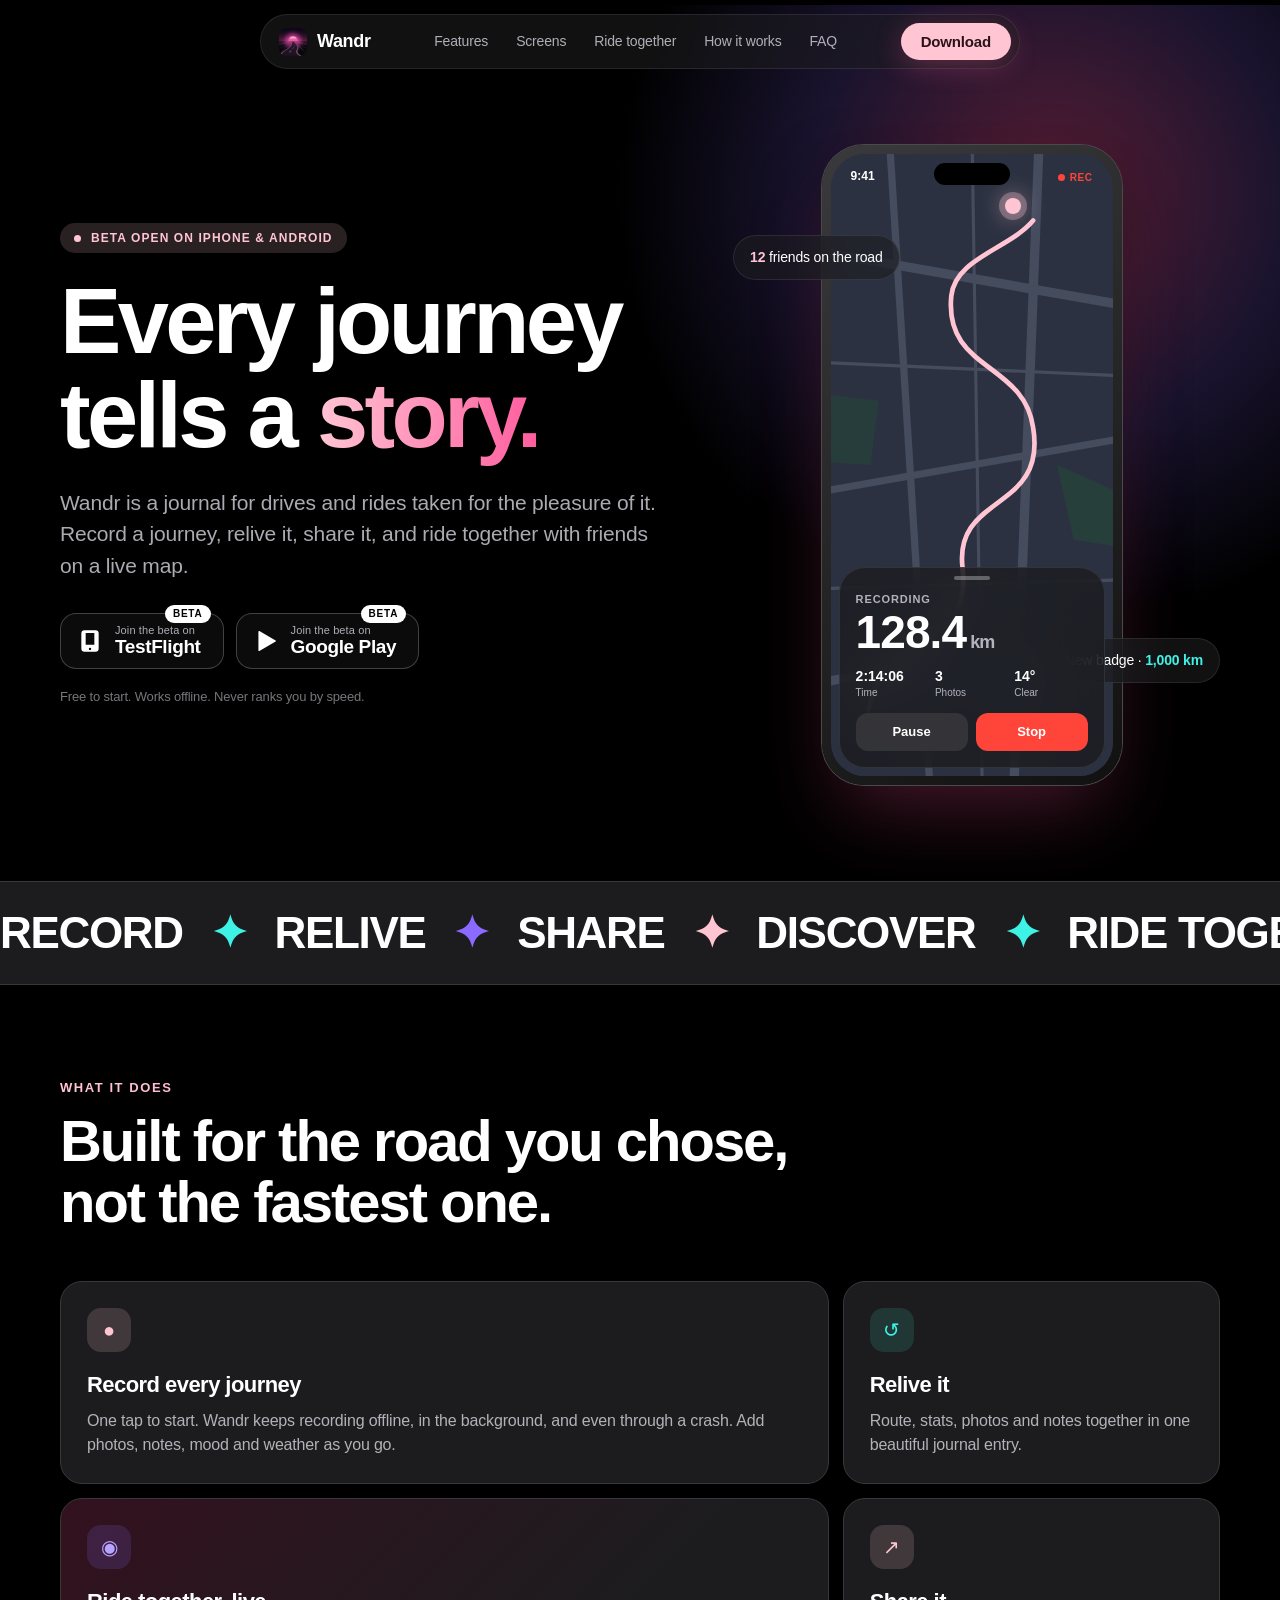
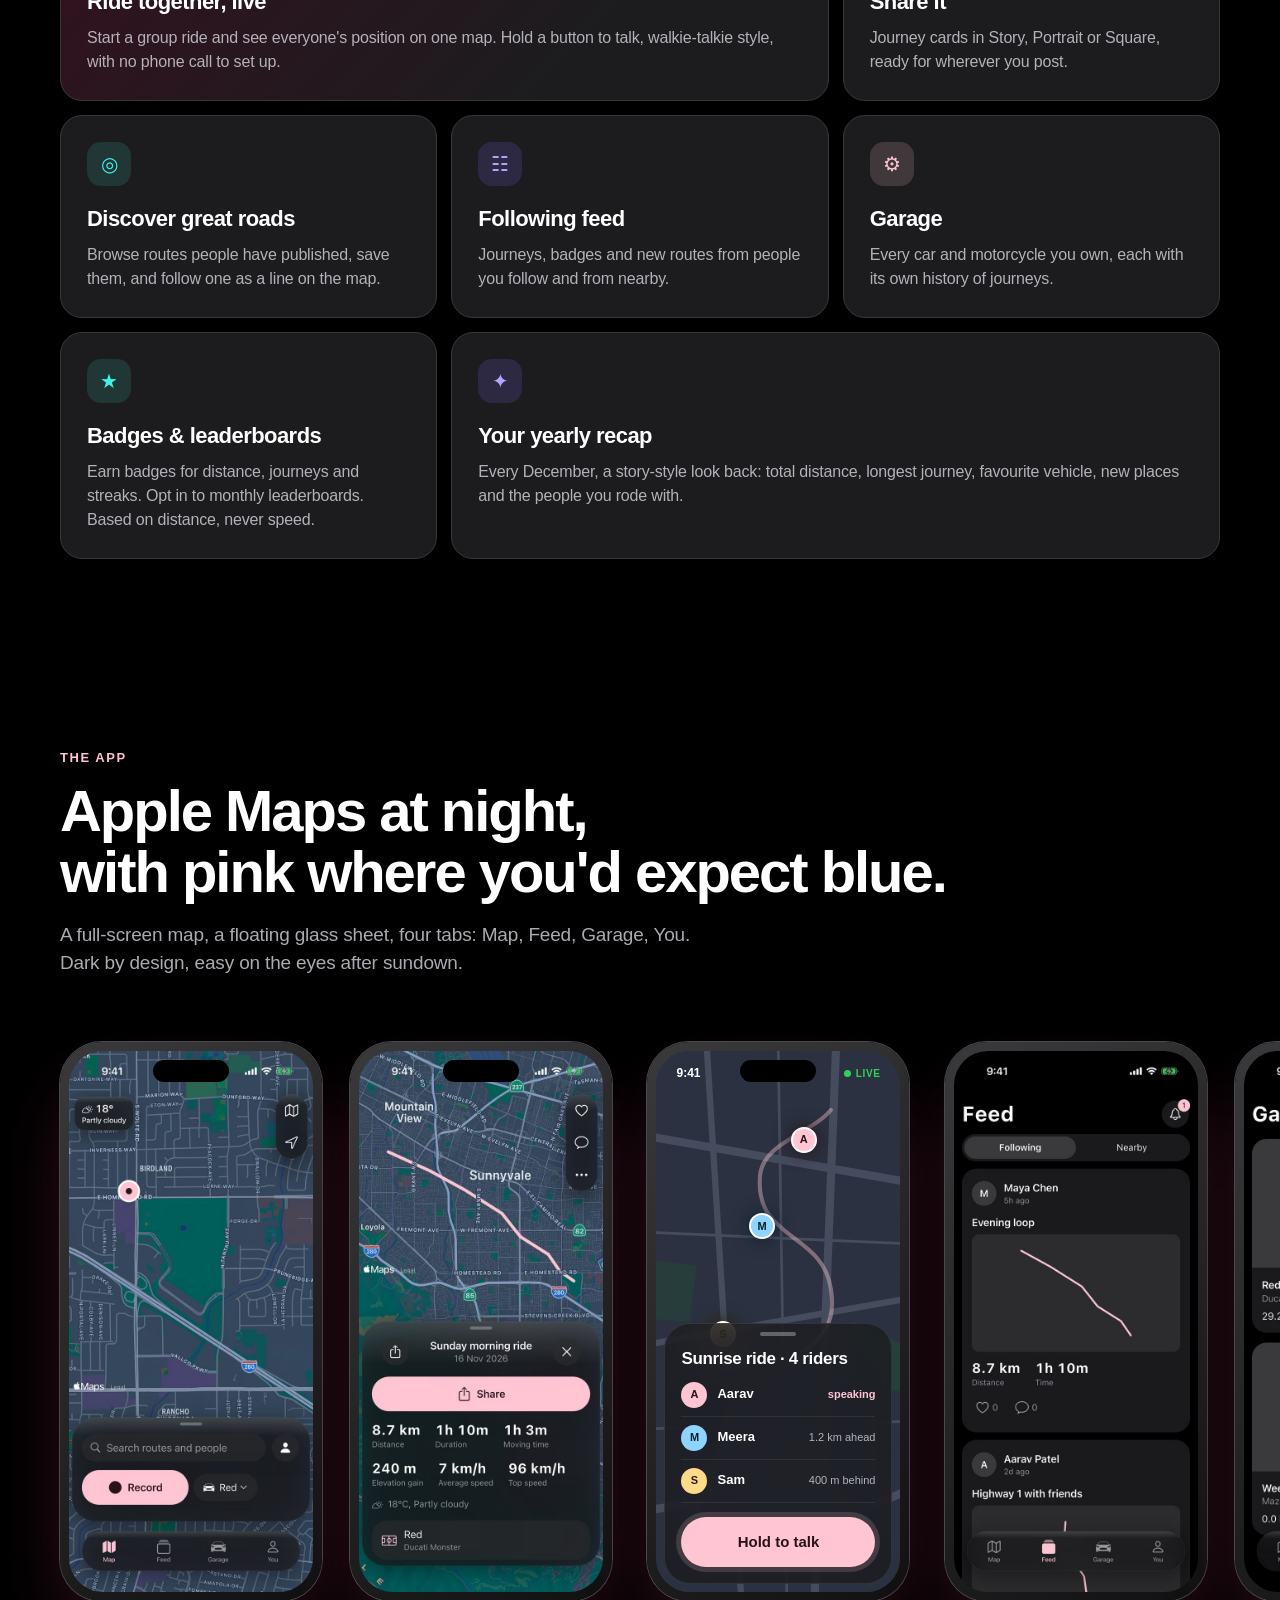
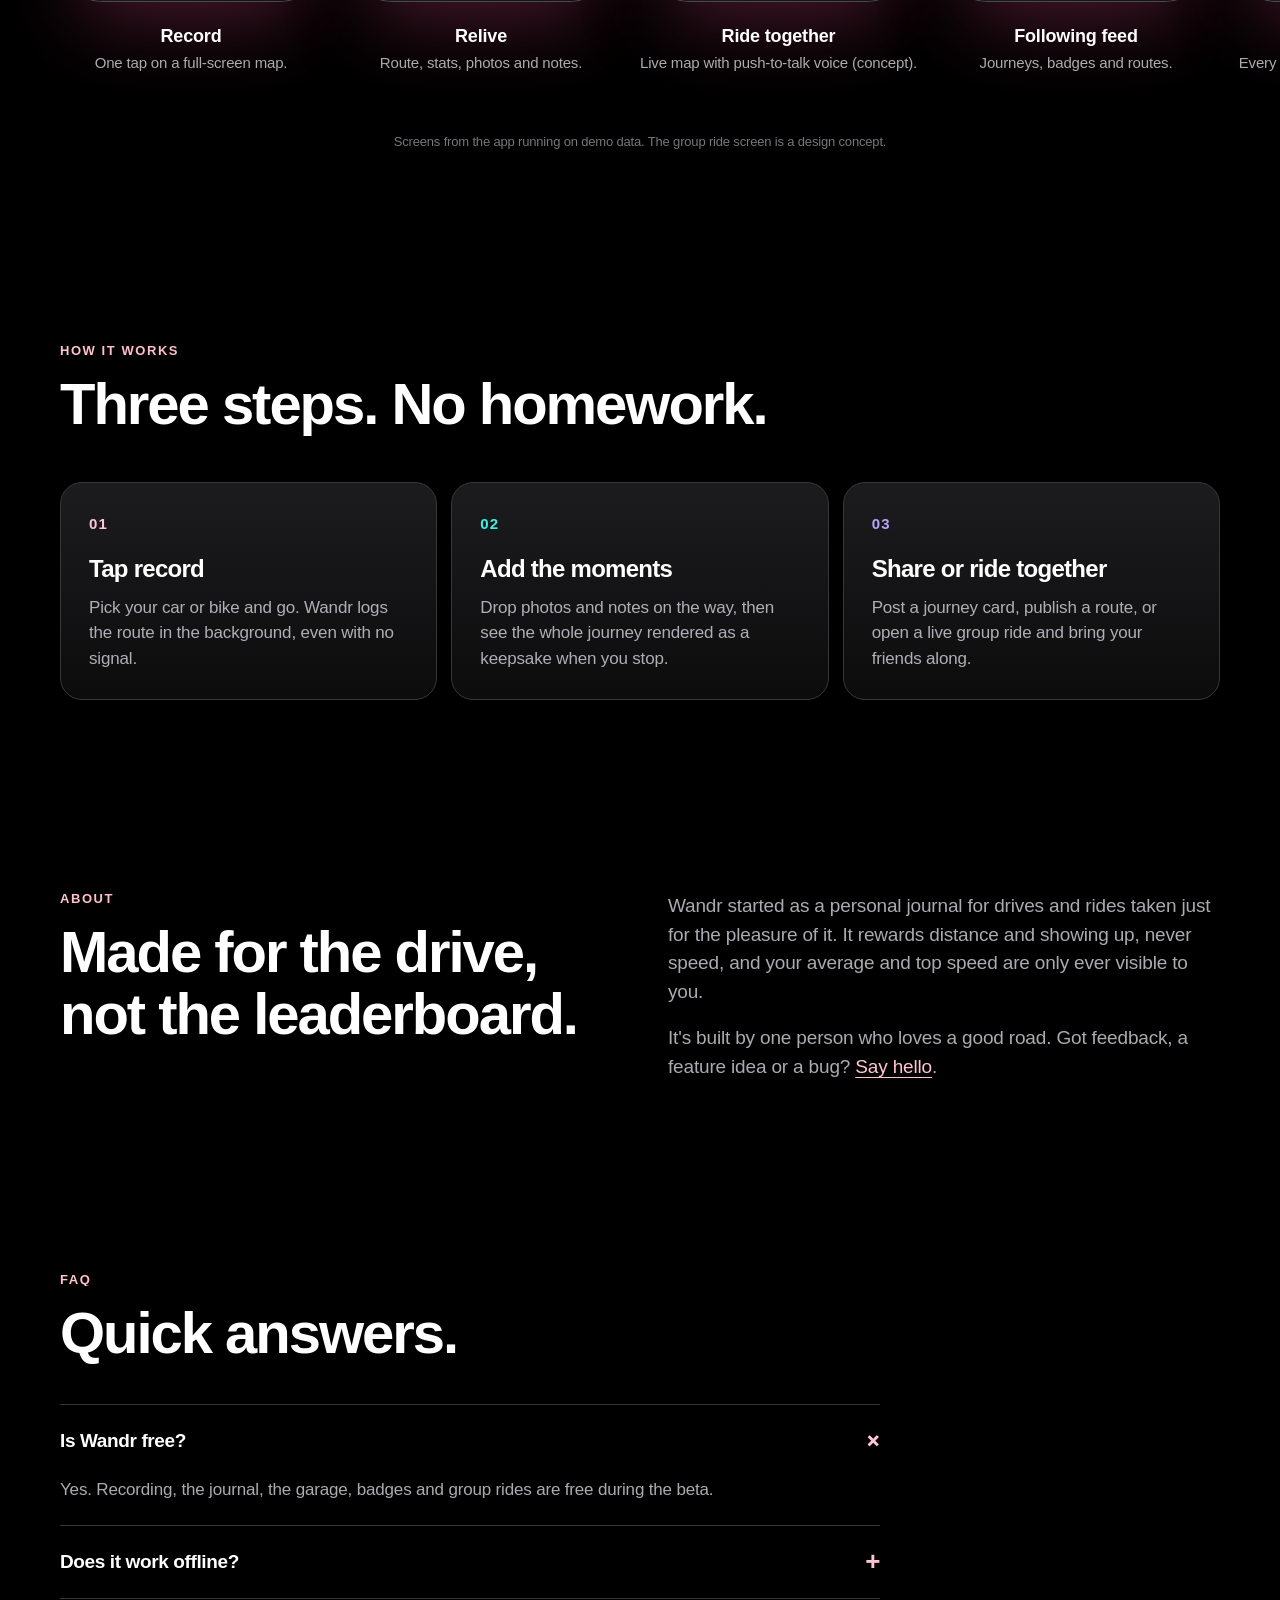
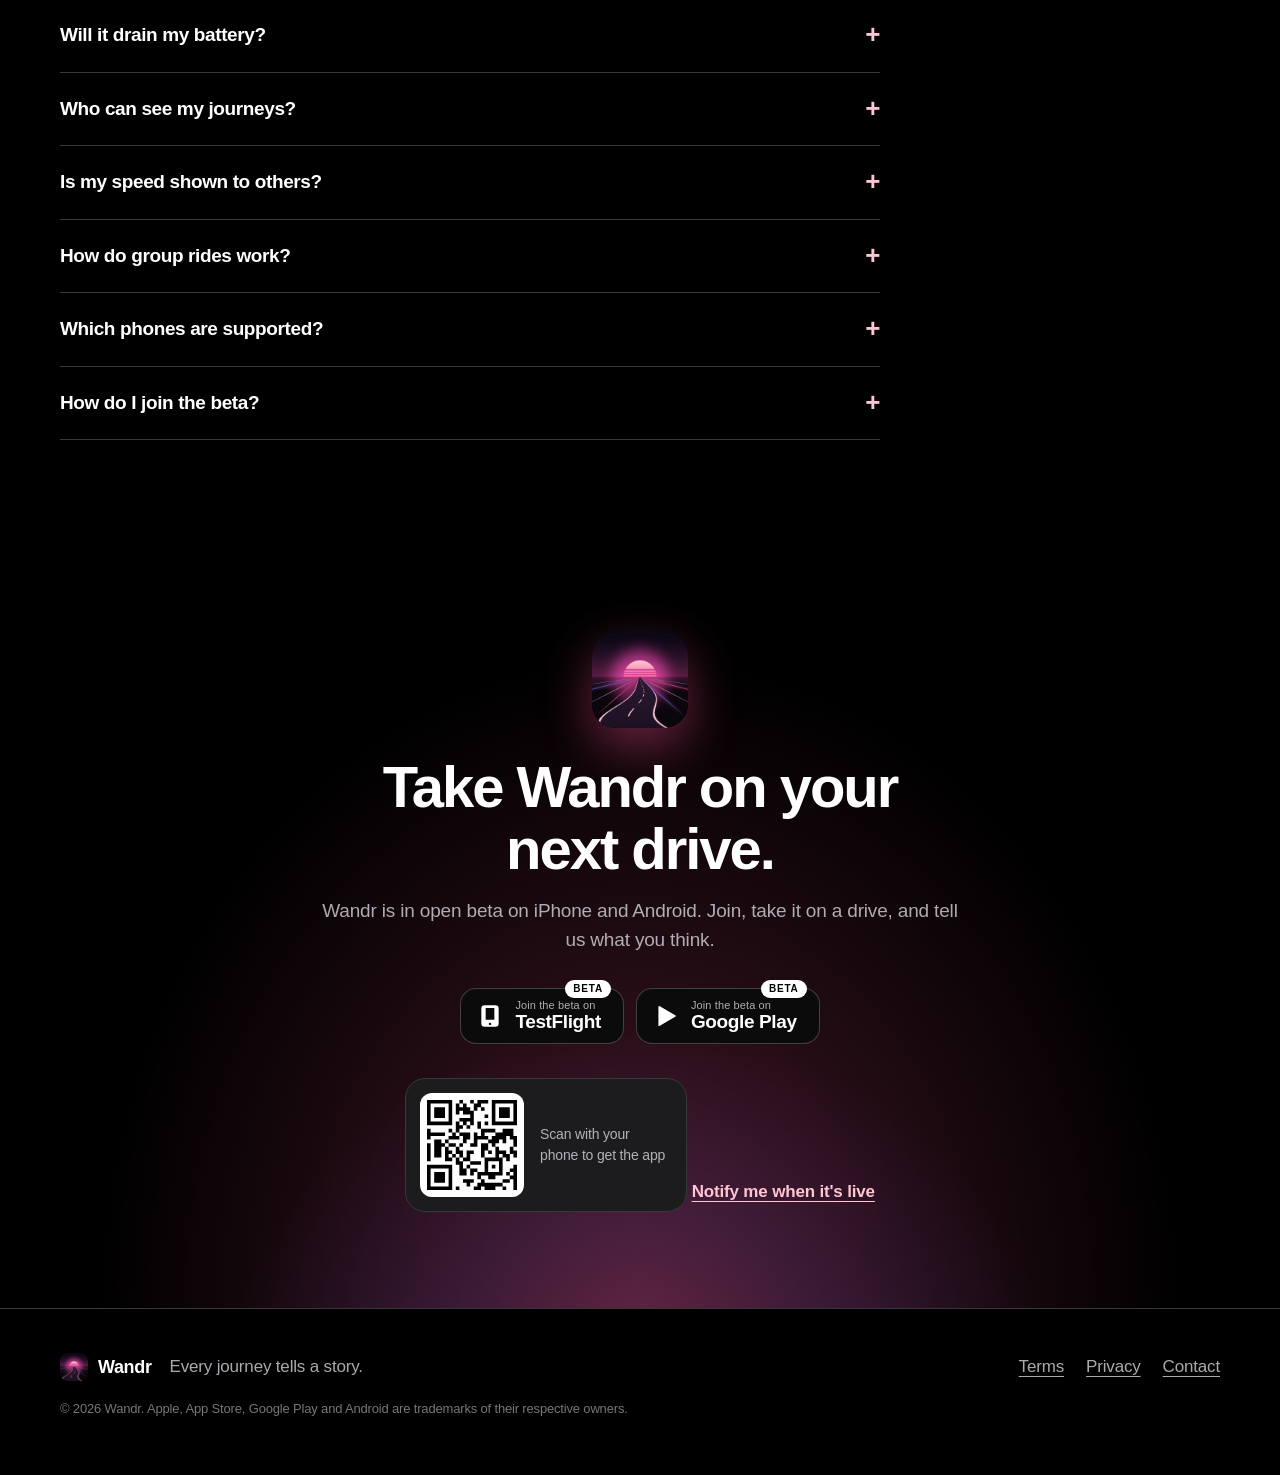
==== index.html @ fae853e5 "Wandr site Co-Authored-By: Claude Sonnet 5.5 <noreply@anthropic.com>" ====
<!doctype html>
<html lang="en" data-platform="desktop">
<head>
<meta charset="utf-8">
<meta name="viewport" content="width=device-width, initial-scale=1, viewport-fit=cover">
<title>Wandr: every journey tells a story</title>
<meta name="description" content="Wandr is a journal for drives and rides taken for the pleasure of it. Record a journey, relive it, share it, discover great roads and ride together on a live map with a walkie-talkie.">
<meta name="theme-color" content="#000000">
<meta name="color-scheme" content="dark">
<link rel="icon" type="image/png" sizes="32x32" href="assets/favicon-32.png">
<link rel="apple-touch-icon" href="assets/apple-touch-icon.png">
<link rel="canonical" href="https://theaaryanprakash.github.io/wandr-site/">
<meta property="og:type" content="website">
<meta property="og:site_name" content="Wandr">
<meta property="og:title" content="Wandr: every journey tells a story">
<meta property="og:description" content="Record drives and rides, relive them, share them, and ride together on a live map with push-to-talk voice.">
<meta property="og:url" content="https://theaaryanprakash.github.io/wandr-site/">
<meta property="og:image" content="https://theaaryanprakash.github.io/wandr-site/assets/og-image.png">
<meta property="og:image:width" content="1200">
<meta property="og:image:height" content="630">
<meta name="twitter:card" content="summary_large_image">
<meta name="twitter:title" content="Wandr: every journey tells a story">
<meta name="twitter:description" content="Record drives and rides, relive them, share them, and ride together on a live map.">
<meta name="twitter:image" content="https://theaaryanprakash.github.io/wandr-site/assets/og-image.png">
<link rel="stylesheet" href="styles.css">
<script type="application/ld+json">{"@context":"https://schema.org","@type":"MobileApplication","name":"Wandr","applicationCategory":"TravelApplication","operatingSystem":"iOS, Android","description":"A journal for drives and rides: record, relive, share and ride together."}</script>
</head>
<body>

<!-- Shared SVG art: the map used inside every phone mockup -->
<svg width="0" height="0" style="position:absolute" aria-hidden="true" focusable="false">
  <defs>
    <symbol id="map" viewBox="0 0 300 600" preserveAspectRatio="xMidYMid slice">
      <rect width="300" height="600" fill="#2B3140"/>
      <g fill="none" stroke="#454C5E" stroke-linecap="round">
        <path d="M-20 90 L320 150" stroke-width="9"/>
        <path d="M-20 330 L320 270" stroke-width="7"/>
        <path d="M-20 520 C80 470 200 560 320 470" stroke-width="9"/>
        <path d="M70 -20 L110 620" stroke-width="7"/>
        <path d="M215 -20 L190 620" stroke-width="9"/>
        <path d="M-20 200 L320 215" stroke-width="3"/>
        <path d="M-20 420 L320 410" stroke-width="3"/>
        <path d="M150 -20 L160 620" stroke-width="3"/>
      </g>
      <path d="M232 300 L300 330 L300 380 L248 372 Z" fill="#26453a" opacity=".7"/>
      <path d="M-10 230 L60 238 L52 300 L-10 296 Z" fill="#26453a" opacity=".6"/>
    </symbol>
    <symbol id="route" viewBox="0 0 300 600">
      <path d="M40 560 C60 470 150 500 140 410 C130 330 230 350 215 260 C205 190 120 200 128 120 C132 80 190 70 215 40" fill="none" stroke="#FFC5D3" stroke-width="5" stroke-linecap="round" stroke-linejoin="round"/>
    </symbol>
  </defs>
</svg>

<a class="skip" href="#main">Skip to content</a>

<!-- Top banner: shown to mobile visitors until dismissed -->
<div class="appbar" id="appbar" hidden>
  <img src="assets/wandr-mark.png" width="40" height="40" alt="">
  <div class="appbar-text"><strong>Wandr</strong><span data-appbar-sub>Every journey tells a story</span></div>
  <a class="btn btn-sm" href="#download" data-appbar-cta>Get the app</a>
  <button class="appbar-x" type="button" aria-label="Dismiss app banner" id="appbarX">&times;</button>
</div>

<header class="nav-wrap">
  <nav class="nav glass" aria-label="Main">
    <a class="brand" href="#top" aria-label="Wandr home">
      <img src="assets/wandr-mark.png" width="28" height="28" alt="">
      <span>Wandr</span>
    </a>
    <ul class="nav-links">
      <li><a href="#features">Features</a></li>
      <li><a href="#screens">Screens</a></li>
      <li><a href="#ride">Ride together</a></li>
      <li><a href="#how">How it works</a></li>
      <li><a href="#faq">FAQ</a></li>
    </ul>
    <a class="btn btn-sm" href="#download">Download</a>
  </nav>
</header>

<main id="main">

<!-- ───────── HERO ───────── -->
<section class="hero" id="top">
  <div class="sun" aria-hidden="true"></div>
  <div class="wrap hero-grid">
    <div class="hero-copy">
      <p class="pill reveal"><span class="dot"></span> Beta open on iPhone &amp; Android</p>
      <h1 class="reveal">Every journey<br>tells a <em>story.</em></h1>
      <p class="lede reveal">Wandr is a journal for drives and rides taken for the pleasure of it. Record a journey, relive it, share it, and ride together with friends on a live map.</p>
      <div class="reveal"><div class="dl" data-download></div></div>
      <p class="fine reveal">Free to start. Works offline. Never ranks you by speed.</p>
    </div>
    <div class="hero-phone reveal" aria-hidden="true">
      <div class="phone phone-lg float">
        <div class="screen">
          <svg class="map"><use href="#map"/></svg>
          <svg class="map route"><use href="#route"/></svg>
          <div class="car"></div>
          <div class="status"><span>9:41</span><span class="rec"><i></i> REC</span></div>
          <div class="sheet glass">
            <div class="grab"></div>
            <div class="label">Recording</div>
            <div class="stat">128.4<small> km</small></div>
            <div class="row"><div><b>2:14:06</b><span>Time</span></div><div><b>3</b><span>Photos</span></div><div><b>14°</b><span>Clear</span></div></div>
            <div class="btns"><span class="b">Pause</span><span class="b stop">Stop</span></div>
          </div>
        </div>
      </div>
      <div class="chip glass chip-a"><b>12</b> friends on the road</div>
      <div class="chip glass chip-b">New badge · <b>1,000 km</b></div>
    </div>
  </div>
</section>

<div class="marquee" aria-hidden="true">
  <div class="track">
    <span>Record</span><i>✦</i><span>Relive</span><i>✦</i><span>Share</span><i>✦</i><span>Discover</span><i>✦</i><span>Ride together</span><i>✦</i>
    <span>Record</span><i>✦</i><span>Relive</span><i>✦</i><span>Share</span><i>✦</i><span>Discover</span><i>✦</i><span>Ride together</span><i>✦</i>
  </div>
</div>

<!-- ───────── FEATURES ───────── -->
<section class="section" id="features">
  <div class="wrap">
    <p class="eyebrow">What it does</p>
    <h2 class="reveal">Built for the road you chose,<br>not the fastest one.</h2>

    <div class="bento">
      <article class="card c-wide reveal">
        <span class="ico">●</span>
        <h3>Record every journey</h3>
        <p>One tap to start. Wandr keeps recording offline, in the background, and even through a crash. Add photos, notes, mood and weather as you go.</p>
      </article>
      <article class="card reveal">
        <span class="ico">↺</span>
        <h3>Relive it</h3>
        <p>Route, stats, photos and notes together in one beautiful journal entry.</p>
      </article>
      <article class="card c-wide c-ride reveal">
        <span class="ico">◉</span>
        <h3>Ride together, live</h3>
        <p>Start a group ride and see everyone's position on one map. Hold a button to talk, walkie-talkie style, with no phone call to set up.</p>
      </article>
      <article class="card reveal">
        <span class="ico">↗</span>
        <h3>Share it</h3>
        <p>Journey cards in Story, Portrait or Square, ready for wherever you post.</p>
      </article>
      <article class="card reveal">
        <span class="ico">◎</span>
        <h3>Discover great roads</h3>
        <p>Browse routes people have published, save them, and follow one as a line on the map.</p>
      </article>
      <article class="card reveal">
        <span class="ico">☷</span>
        <h3>Following feed</h3>
        <p>Journeys, badges and new routes from people you follow and from nearby.</p>
      </article>
      <article class="card reveal">
        <span class="ico">⚙</span>
        <h3>Garage</h3>
        <p>Every car and motorcycle you own, each with its own history of journeys.</p>
      </article>
      <article class="card reveal">
        <span class="ico">★</span>
        <h3>Badges &amp; leaderboards</h3>
        <p>Earn badges for distance, journeys and streaks. Opt in to monthly leaderboards. Based on distance, never speed.</p>
      </article>
      <article class="card c-wide reveal">
        <span class="ico">✦</span>
        <h3>Your yearly recap</h3>
        <p>Every December, a story-style look back: total distance, longest journey, favourite vehicle, new places and the people you rode with.</p>
      </article>
    </div>
  </div>
</section>

<!-- ───────── SCREENS ───────── -->
<section class="section screens" id="screens">
  <div class="wrap">
    <p class="eyebrow">The app</p>
    <h2 class="reveal">Apple Maps at night,<br>with pink where you'd expect blue.</h2>
    <p class="sub reveal">A full-screen map, a floating glass sheet, four tabs: Map, Feed, Garage, You. Dark by design, easy on the eyes after sundown.</p>
  </div>
  <div class="rail" role="list" aria-label="App screens">

    <figure class="shot" role="listitem">
      <div class="phone"><div class="screen"><img src="assets/shots/map.jpg" width="300" height="652" loading="lazy" alt="Wandr map screen with the Record button"></div></div>
      <figcaption><b>Record</b>One tap on a full-screen map.</figcaption>
    </figure>
    <figure class="shot" role="listitem">
      <div class="phone"><div class="screen"><img src="assets/shots/journey.jpg" width="300" height="652" loading="lazy" alt="A finished journey with route and stats"></div></div>
      <figcaption><b>Relive</b>Route, stats, photos and notes.</figcaption>
    </figure>
    <figure class="shot" role="listitem" id="ride">
      <div class="phone"><div class="screen">
        <svg class="map"><use href="#map"/></svg><svg class="map route faint"><use href="#route"/></svg>
        <span class="rider r1">A</span><span class="rider r2">M</span><span class="rider r3">S</span>
        <div class="status"><span>9:41</span><span class="rec live"><i></i> LIVE</span></div>
        <div class="sheet glass tall">
          <div class="grab"></div>
          <div class="ttl">Sunrise ride · 4 riders</div>
          <ul class="riders">
            <li><span class="av r1">A</span>Aarav<em class="speaking">speaking</em></li>
            <li><span class="av r2">M</span>Meera<em>1.2 km ahead</em></li>
            <li><span class="av r3">S</span>Sam<em>400 m behind</em></li>
          </ul>
          <span class="ptt">Hold to talk</span>
        </div>
      </div></div>
      <figcaption><b>Ride together</b>Live map with push-to-talk voice (concept).</figcaption>
    </figure>
    <figure class="shot" role="listitem">
      <div class="phone"><div class="screen"><img src="assets/shots/feed.jpg" width="300" height="652" loading="lazy" alt="Following feed"></div></div>
      <figcaption><b>Following feed</b>Journeys, badges and routes.</figcaption>
    </figure>
    <figure class="shot" role="listitem">
      <div class="phone"><div class="screen"><img src="assets/shots/garage.jpg" width="300" height="652" loading="lazy" alt="Garage screen with two vehicles"></div></div>
      <figcaption><b>Garage</b>Every car and bike, with its own history.</figcaption>
    </figure>
    <figure class="shot" role="listitem">
      <div class="phone"><div class="screen"><img src="assets/shots/badges.jpg" width="300" height="652" loading="lazy" alt="Badges screen with progress"></div></div>
      <figcaption><b>Badges</b>Progress that counts distance, not speed.</figcaption>
    </figure>

  </div>
  <p class="wrap fine center">Screens from the app running on demo data. The group ride screen is a design concept.</p>
</section>

<!-- ───────── HOW ───────── -->
<section class="section" id="how">
  <div class="wrap">
    <p class="eyebrow">How it works</p>
    <h2 class="reveal">Three steps. No homework.</h2>
    <ol class="steps">
      <li class="reveal"><span class="n">01</span><h3>Tap record</h3><p>Pick your car or bike and go. Wandr logs the route in the background, even with no signal.</p></li>
      <li class="reveal"><span class="n">02</span><h3>Add the moments</h3><p>Drop photos and notes on the way, then see the whole journey rendered as a keepsake when you stop.</p></li>
      <li class="reveal"><span class="n">03</span><h3>Share or ride together</h3><p>Post a journey card, publish a route, or open a live group ride and bring your friends along.</p></li>
    </ol>
  </div>
</section>

<!-- ───────── MAKER ───────── -->
<section class="section maker" id="maker">
  <div class="wrap maker-grid">
    <div>
      <p class="eyebrow">About</p>
      <h2 class="reveal">Made for the drive, not the leaderboard.</h2>
    </div>
    <div class="reveal">
      <p class="sub" style="margin-top:0">Wandr started as a personal journal for drives and rides taken just for the pleasure of it. It rewards distance and showing up, never speed, and your average and top speed are only ever visible to you.</p>
      <p class="sub">It's built by one person who loves a good road. Got feedback, a feature idea or a bug? <a data-contact href="mailto:hello@wandr.app">Say hello</a>.</p>
    </div>
  </div>
</section>

<!-- ───────── FAQ ───────── -->
<section class="section" id="faq">
  <div class="wrap">
    <p class="eyebrow">FAQ</p>
    <h2 class="reveal">Quick answers.</h2>
    <div class="faq reveal">
      <details open><summary>Is Wandr free?</summary><p>Yes. Recording, the journal, the garage, badges and group rides are free during the beta.</p></details>
      <details><summary>Does it work offline?</summary><p>Recording, the journal, the garage and saved routes all work with no signal. Journeys sync when you're back online.</p></details>
      <details><summary>Will it drain my battery?</summary><p>Wandr is built to keep recording in the background without keeping the screen on. A phone mount and charger on long drives is still a good idea.</p></details>
      <details><summary>Who can see my journeys?</summary><p>You choose privacy per journey, and set a default in Settings. Your home location can be kept private too.</p></details>
      <details><summary>Is my speed shown to others?</summary><p>Never. Average and top speed are visible only to you. Badges and leaderboards are based on distance.</p></details>
      <details><summary>How do group rides work?</summary><p>Start a ride, invite friends, and everyone appears on one live map. Hold the talk button to speak to the group, walkie-talkie style.</p></details>
      <details><summary>Which phones are supported?</summary><p>iPhone and Android phones. Android uses OpenStreetMap maps; iPhone uses Apple Maps.</p></details>
      <details><summary>How do I join the beta?</summary><p>Use the Join the beta buttons above: TestFlight on iPhone, Google Play testing on Android.</p></details>
    </div>
  </div>
</section>

<!-- ───────── DOWNLOAD ───────── -->
<section class="section cta" id="download">
  <div class="sun sun-b" aria-hidden="true"></div>
  <div class="wrap center">
    <img class="cta-icon" src="assets/wandr-mark.png" width="96" height="96" alt="Wandr app icon">
    <h2>Take Wandr on your<br>next drive.</h2>
    <p class="sub" data-cta-sub>Wandr is in open beta on iPhone and Android. Join, take it on a drive, and tell us what you think.</p>
    <div class="dl dl-center" data-download></div>
    <div class="qr-block" data-qr hidden>
      <div class="qr" id="qr" role="img" aria-label="QR code to download Wandr"></div>
      <p>Scan with your phone to get the app</p>
    </div>
    <a class="notify" data-notify href="#">Notify me when it's live</a>
  </div>
</section>

</main>

<footer class="footer">
  <div class="wrap foot">
    <a class="brand" href="#top"><img src="assets/wandr-mark.png" width="28" height="28" alt=""><span>Wandr</span></a>
    <p>Every journey tells a story.</p>
    <nav aria-label="Footer">
      <a href="terms.html">Terms</a>
      <a href="privacy.html">Privacy</a>
      <a data-contact href="mailto:hello@wandr.app">Contact</a>
    </nav>
    <p class="fine">&copy; <span id="yr">2026</span> Wandr. Apple, App Store, Google Play and Android are trademarks of their respective owners.</p>
  </div>
</footer>

<!-- Sticky mobile bar -->
<div class="stickybar" id="stickybar" hidden>
  <a class="btn" href="#download" data-sticky-cta>Get the app</a>
</div>

<div class="toast glass" id="toast" role="status" aria-live="polite" hidden></div>

<script src="config.js"></script>
<script src="vendor/qrcode.js"></script>
<script src="script.js"></script>
</body>
</html>
---- styles.css ----
/* Wandr site. Tokens mirror lib/core/theme/app_colors.dart and docs/03-design-system.md */
:root{
  --accent:#FFC5D3; --accent-pressed:#E8A9B9; --on-accent:#2A1219; --accent-muted:rgba(255,197,211,.16);
  --bg:#000; --surface:#1C1C1E; --raised:#2C2C2E; --highest:#3A3A3C; --sep:#38383A;
  --text:#fff; --text2:rgba(235,235,245,.72); --text3:rgba(235,235,245,.5);
  --rec:#FF453A; --neon-cyan:#3EF2E6; --neon-violet:#8B6BFF; --neon-hot:#FF5C9E; --ok:#30D158;
  --map:#2B3140; --road:#454C5E;
  --glass:rgba(28,28,30,.62);
  --font:-apple-system,BlinkMacSystemFont,"SF Pro Display","SF Pro Text","Segoe UI",Roboto,"Helvetica Neue",Arial,sans-serif;
  --r:22px; --wrap:1160px;
}
*{box-sizing:border-box}
html{scroll-behavior:smooth;-webkit-text-size-adjust:100%}
body{margin:0;background:var(--bg);color:var(--text);font:400 17px/1.5 var(--font);letter-spacing:-.01em;overflow-x:hidden;-webkit-font-smoothing:antialiased}
img,svg{display:block;max-width:100%}
a{color:inherit}
h1,h2,h3,p,ul,ol,figure{margin:0}
ul,ol{padding:0;list-style:none}
:focus-visible{outline:3px solid var(--accent);outline-offset:3px;border-radius:8px}
.skip{position:absolute;left:12px;top:-60px;background:var(--accent);color:var(--on-accent);padding:10px 16px;border-radius:12px;font-weight:600;z-index:100;text-decoration:none}
.skip:focus{top:12px}
.wrap{width:min(var(--wrap),100% - 40px);margin-inline:auto}
.center{text-align:center}
.glass{background:var(--glass);backdrop-filter:blur(24px) saturate(1.4);-webkit-backdrop-filter:blur(24px) saturate(1.4);border:1px solid rgba(255,255,255,.09)}

/* Buttons */
.btn{display:inline-flex;align-items:center;justify-content:center;gap:8px;background:var(--accent);color:var(--on-accent);font:600 16px/1 var(--font);padding:16px 26px;border-radius:999px;text-decoration:none;border:0;cursor:pointer;transition:transform .2s,background .2s}
.btn:hover{background:#ffd6e0;transform:translateY(-2px)}
.btn:active{background:var(--accent-pressed);transform:none}
.btn-sm{padding:11px 20px;font-size:15px}

/* App banner + nav */
.appbar{position:relative;z-index:60;display:flex;align-items:center;gap:12px;padding:10px 14px;background:var(--surface);border-bottom:1px solid var(--sep)}
.appbar[hidden]{display:none}
.appbar img{border-radius:10px}
.appbar-text{display:flex;flex-direction:column;flex:1;min-width:0;line-height:1.2}
.appbar-text strong{font-size:15px}
.appbar-text span{font-size:13px;color:var(--text2);white-space:nowrap;overflow:hidden;text-overflow:ellipsis}
.appbar-x{background:none;border:0;color:var(--text2);font-size:26px;line-height:1;width:36px;height:36px;cursor:pointer;border-radius:50%}
.nav-wrap{position:sticky;top:0;z-index:50;padding:14px 16px 0;pointer-events:none}
.nav{pointer-events:auto;max-width:760px;margin-inline:auto;display:flex;align-items:center;gap:20px;padding:8px 8px 8px 18px;border-radius:999px}
.brand{display:inline-flex;align-items:center;gap:10px;text-decoration:none;font-weight:700;font-size:18px;letter-spacing:-.02em}
.brand img{border-radius:8px}
.nav-links{display:flex;gap:4px;margin-inline:auto}
.nav-links a{display:block;padding:8px 12px;border-radius:999px;font-size:14px;color:var(--text2);text-decoration:none;transition:color .2s,background .2s}
.nav-links a:hover{color:var(--text);background:rgba(255,255,255,.07)}

/* Hero */
.hero{position:relative;padding:56px 0 72px;overflow:hidden;margin-top:-64px;padding-top:140px}
.sun{position:absolute;width:900px;height:900px;right:-220px;top:-260px;border-radius:50%;background:radial-gradient(circle,rgba(255,86,150,.34) 0%,rgba(150,40,120,.2) 35%,transparent 68%);pointer-events:none}
.hero-grid{position:relative;display:grid;gap:56px;align-items:center}
.pill{display:inline-flex;align-items:center;gap:10px;font:600 12px/1 var(--font);letter-spacing:.09em;text-transform:uppercase;padding:9px 14px;border-radius:999px;background:var(--accent-muted);color:var(--accent);margin-bottom:22px}
.dot{width:7px;height:7px;border-radius:50%;background:var(--accent);box-shadow:0 0 0 0 var(--accent);animation:pulse 2s infinite}
@keyframes pulse{70%{box-shadow:0 0 0 9px transparent}100%{box-shadow:0 0 0 0 transparent}}
h1{font-size:clamp(46px,9.5vw,92px);line-height:1.02;letter-spacing:-.04em;font-weight:800}
h1 em{font-style:normal;color:var(--accent)}
.lede{font-size:clamp(18px,2.4vw,21px);color:var(--text2);max-width:34em;margin:24px 0 32px}
.fine{font-size:13px;color:var(--text3);margin-top:18px}
.eyebrow{font:600 13px/1 var(--font);letter-spacing:.12em;text-transform:uppercase;color:var(--accent);margin-bottom:16px}
h2{font-size:clamp(32px,6vw,58px);line-height:1.06;letter-spacing:-.035em;font-weight:800;max-width:16em}
.sub{color:var(--text2);font-size:19px;max-width:34em;margin-top:18px}
.center .sub,.center h2{margin-inline:auto}
.center h2{max-width:14em}

/* Download buttons */
.dl{display:flex;flex-wrap:wrap;gap:12px}
.dl-center{justify-content:center;margin-top:34px}
.store{display:inline-flex;align-items:center;gap:12px;padding:10px 22px 10px 16px;min-height:56px;border-radius:16px;background:#0b0b0c;border:1px solid rgba(255,255,255,.22);color:#fff;text-decoration:none;text-align:left;transition:transform .2s,border-color .2s,background .2s;position:relative;font-family:var(--font)}
.store:hover{transform:translateY(-2px);border-color:var(--accent);background:#161618}
.store svg{width:26px;height:26px;flex:none;fill:currentColor}
.store small{display:block;font-size:11px;line-height:1.1;color:var(--text2);letter-spacing:.01em}
.store b{display:block;font-size:19px;line-height:1.15;font-weight:600;letter-spacing:-.02em}
.store .soon{position:absolute;top:-9px;right:12px;font:700 10px/1 var(--font);text-transform:uppercase;letter-spacing:.08em;background:var(--accent);color:var(--on-accent);padding:4px 8px;border-radius:999px}
.store.primary{background:#fff;color:#000;border-color:#fff}
.store.primary small{color:rgba(0,0,0,.6)}
.store.primary:hover{background:#ffe9ef;border-color:var(--accent)}
[data-platform=ios] .store[data-store=android],[data-platform=android] .store[data-store=ios]{order:2}

/* QR */
.qr-block{display:inline-flex;align-items:center;gap:16px;margin-top:34px;padding:14px 20px 14px 14px;border-radius:20px;background:var(--surface);border:1px solid var(--sep);text-align:left}
.qr-block[hidden]{display:none}
.qr{width:104px;height:104px;background:#fff;padding:7px;border-radius:12px}
.qr svg{width:100%;height:100%}
.qr-block p{font-size:14px;color:var(--text2);max-width:9em}
.notify{display:inline-block;margin-top:26px;color:var(--accent);font-weight:600;text-underline-offset:4px}

/* Phone mockups */
.hero-phone{position:relative;display:flex;justify-content:center}
.phone{width:262px;aspect-ratio:9/19.2;border-radius:42px;padding:9px;background:linear-gradient(145deg,#3a3a3c,#111);box-shadow:0 0 0 1px #4a4a4d,0 40px 80px -20px rgba(255,86,150,.28),0 30px 60px rgba(0,0,0,.6);flex:none}
.phone-lg{width:min(300px,76vw)}
.screen{position:relative;width:100%;height:100%;border-radius:34px;overflow:hidden;background:var(--map);color:#fff;font-size:12px;line-height:1.3;letter-spacing:0}
.screen.plain{background:#000}
.screen::before{content:"";position:absolute;top:9px;left:50%;translate:-50% 0;width:76px;height:22px;border-radius:12px;background:#000;z-index:5}
.map{position:absolute;inset:0;width:100%;height:100%}
.map.route.faint{opacity:.4}
.status{position:absolute;inset:12px 20px auto;display:flex;justify-content:space-between;align-items:center;font-weight:600;font-size:12px;z-index:4;height:22px}
.rec{display:inline-flex;align-items:center;gap:5px;color:var(--rec);font-weight:700;font-size:10px;letter-spacing:.06em}
.rec i{width:7px;height:7px;border-radius:50%;background:var(--rec);animation:blink 1.4s infinite}
.rec.live{color:var(--ok)}.rec.live i{background:var(--ok)}
@keyframes blink{50%{opacity:.25}}
.car{position:absolute;left:62%;top:7%;width:16px;height:16px;border-radius:50%;background:var(--accent);box-shadow:0 0 0 6px rgba(255,197,211,.3),0 0 24px var(--accent)}
.sheet{position:absolute;left:8px;right:8px;bottom:8px;border-radius:26px;padding:8px 16px 16px;background:rgba(28,28,30,.78);z-index:3}
.sheet.tall{padding-bottom:16px}
.grab{width:36px;height:4px;border-radius:2px;background:rgba(255,255,255,.3);margin:0 auto 12px}
.label{color:var(--text2);font-size:11px;letter-spacing:.08em;text-transform:uppercase;font-weight:600}
.stat{font-size:46px;font-weight:700;letter-spacing:-.02em;line-height:1.1;font-variant-numeric:tabular-nums}
.stat small{font-size:18px;color:var(--text2)}
.row,.grid3{display:grid;grid-template-columns:repeat(3,1fr);gap:6px;margin:10px 0 12px}
.row b,.grid3 b{display:block;font-size:14px}
.row span,.grid3 span{color:var(--text2);font-size:10px}
.btns{display:grid;grid-template-columns:1fr 1fr;gap:8px}
.b{display:flex;align-items:center;justify-content:center;height:38px;border-radius:12px;background:rgba(58,58,60,.8);font-weight:600;font-size:13px}
.b.stop{background:var(--rec)}
.b.wide{background:var(--accent);color:var(--on-accent);margin-top:12px}
.ttl{font-size:17px;font-weight:700;letter-spacing:-.02em;margin:2px 0 4px}
.tags{display:flex;gap:6px;flex-wrap:wrap;margin-bottom:10px}
.tags span{background:var(--accent-muted);color:var(--accent);font-size:10px;font-weight:600;padding:4px 9px;border-radius:99px}
.note{color:var(--text2);font-size:12px}
.chip{position:absolute;padding:11px 16px;border-radius:999px;font-size:14px;white-space:nowrap;animation:bob 6s ease-in-out infinite}
.chip b{color:var(--accent)}
.chip-a{left:2%;top:14%}.chip-b{right:0;bottom:16%;animation-delay:-3s}
.float{animation:bob 7s ease-in-out infinite}
@keyframes bob{50%{transform:translateY(-12px)}}

.rider{position:absolute;width:26px;height:26px;border-radius:50%;display:grid;place-items:center;font-weight:700;font-size:11px;color:#1a0a10;border:2px solid #fff;z-index:2;box-shadow:0 0 18px currentColor}
.rider.r1{left:55%;top:14%;background:#FFC5D3;color:#2A1219}.rider.r2{left:38%;top:30%;background:#8fd3ff;color:#06222f}.rider.r3{left:22%;top:50%;background:#ffd98a;color:#2b1d00}
.riders li{display:flex;align-items:center;gap:10px;padding:8px 0;border-bottom:1px solid rgba(255,255,255,.08);font-size:13px;font-weight:600}
.riders em{margin-left:auto;font-style:normal;font-weight:400;color:var(--text2);font-size:11px}
.riders em.speaking{color:var(--accent);font-weight:700}
.av{width:26px;height:26px;border-radius:50%;display:grid;place-items:center;font-size:11px;font-weight:700;flex:none}
.av.r1{background:#FFC5D3;color:#2A1219}.av.r2{background:#8fd3ff;color:#06222f}.av.r3{background:#ffd98a;color:#2b1d00}
.ptt{display:flex;align-items:center;justify-content:center;margin-top:14px;height:50px;border-radius:25px;background:var(--accent);color:var(--on-accent);font-weight:700;font-size:15px;box-shadow:0 0 0 5px var(--accent-muted)}

.page{position:absolute;inset:44px 0 54px;padding:0 14px;overflow:hidden}
.large{font-size:28px;font-weight:700;letter-spacing:-.03em;margin:6px 0 10px}
.seg{display:flex;background:var(--surface);border-radius:10px;padding:2px;margin-bottom:12px}
.seg span{flex:1;text-align:center;padding:6px;border-radius:8px;font-size:12px;font-weight:600;color:var(--text2)}
.seg .on{background:var(--highest);color:#fff}
.post{background:var(--surface);border-radius:18px;padding:10px;margin-bottom:10px;position:relative}
.who{display:flex;align-items:center;gap:8px;margin-bottom:8px}
.who b{display:block;font-size:13px}.who span:not(.av){color:var(--text2);font-size:11px}
.post{overflow:hidden}
.post .thumb{position:relative;width:100%;height:120px;border-radius:12px}
.post .thumb.route{position:absolute;left:10px;right:10px;bottom:10px;width:calc(100% - 20px)}
.badge-row{display:flex;align-items:center;gap:12px}
.badge-row b{display:block;font-size:14px}.badge-row span:not(.medal){color:var(--text2);font-size:11px}
.medal{width:46px;height:46px;border-radius:50%;display:grid;place-items:center;background:var(--raised);color:var(--text3);font-weight:700;font-size:13px;text-align:center;line-height:1;border:2px solid var(--highest)}
.medal.on,.badge-row .medal{background:radial-gradient(circle at 30% 25%,#ffe6ec,var(--accent) 60%,#e58aa5);color:var(--on-accent);border-color:#fff3}
.medal small{display:block;font-size:8px;font-weight:600;opacity:.8;margin-top:2px}
.medals{display:grid;grid-template-columns:repeat(3,1fr);gap:12px 0;justify-items:center;background:var(--surface);padding:14px 6px;border-radius:18px;margin-bottom:10px}
.medals .medal{width:58px;height:58px;font-size:15px;flex-direction:column}
.prog{background:var(--surface);border-radius:14px;padding:10px 12px;margin-bottom:8px}
.pl{display:flex;justify-content:space-between;font-size:12px;margin-bottom:8px}.pl span{color:var(--text2)}
.bar{height:6px;border-radius:3px;background:var(--highest)}.bar i{display:block;height:100%;border-radius:3px;background:var(--accent)}
.tabs{position:absolute;left:0;right:0;bottom:0;height:54px;display:flex;justify-content:space-around;align-items:center;background:rgba(28,28,30,.9);border-top:1px solid var(--sep);font-size:10px;font-weight:500;color:var(--text2);padding:0 6px 6px}
.tabs .on{color:var(--accent)}

/* Sections */
.section{position:relative;padding:96px 0}
.marquee{overflow:hidden;border-block:1px solid var(--sep);background:var(--surface);padding:18px 0}
.track{display:flex;gap:28px;width:max-content;animation:slide 32s linear infinite;font-size:clamp(26px,4vw,44px);font-weight:800;letter-spacing:-.03em;text-transform:uppercase}
.track i{font-style:normal;color:var(--accent)}
@keyframes slide{to{transform:translateX(-50%)}}
.track span{white-space:nowrap}

.bento{display:grid;gap:14px;margin-top:48px}
.card{background:var(--surface);border:1px solid var(--sep);border-radius:var(--r);padding:26px;transition:transform .3s,border-color .3s,background .3s}
.card:hover{transform:translateY(-4px);border-color:rgba(255,197,211,.45);background:#202023}
.card h3{font-size:22px;letter-spacing:-.025em;margin:16px 0 8px}
.card p{color:var(--text2);font-size:16px}
.ico{width:44px;height:44px;border-radius:14px;display:grid;place-items:center;background:var(--accent-muted);color:var(--accent);font-size:20px}
.c-ride{background:linear-gradient(135deg,rgba(255,86,150,.2),var(--surface) 70%)}

.screens .rail{display:flex;gap:28px;overflow-x:auto;scroll-snap-type:x mandatory;padding:56px max(20px,calc((100vw - var(--wrap))/2)) 40px;margin-top:8px;scrollbar-width:thin;scrollbar-color:var(--highest) transparent}
.shot{scroll-snap-align:center;flex:none;display:flex;flex-direction:column;align-items:center;gap:22px;scroll-margin-top:90px}
.shot figcaption{color:var(--text2);text-align:center;font-size:15px}
.shot figcaption b{display:block;color:#fff;font-size:18px;margin-bottom:2px}

.steps{display:grid;gap:14px;margin-top:48px}
.steps li{padding:28px;border-radius:var(--r);border:1px solid var(--sep);background:linear-gradient(180deg,var(--surface),#0c0c0d)}
.n{font:800 15px/1 var(--font);color:var(--accent);letter-spacing:.08em}
.steps h3{font-size:24px;letter-spacing:-.03em;margin:14px 0 8px}
.steps p{color:var(--text2)}
.privacy{margin-top:56px;border-radius:28px;padding:32px;display:grid;gap:18px}
.privacy h3{font-size:clamp(28px,4vw,40px);letter-spacing:-.035em;line-height:1.1}
.privacy>p{color:var(--text2);font-size:18px;align-self:center}

.cta{text-align:center;overflow:hidden;background:radial-gradient(ellipse at 50% 100%,rgba(255,86,150,.28),transparent 60%)}
.sun-b{left:50%;right:auto;translate:-50% 0;top:auto;bottom:-600px;opacity:.6}
.cta .wrap{position:relative}
.cta-icon{margin:0 auto 28px;border-radius:24px;box-shadow:0 18px 50px rgba(255,86,150,.4)}

.footer{border-top:1px solid var(--sep);padding:44px 0 56px}
.foot{display:grid;gap:18px}
.foot>p:not(.fine){color:var(--text2)}
.foot nav{display:flex;gap:22px;flex-wrap:wrap}
.foot nav a{color:var(--text2);text-underline-offset:4px}
.foot nav a:hover{color:var(--accent)}

/* Mobile bar + toast */
.stickybar{position:fixed;left:0;right:0;bottom:0;z-index:55;padding:12px 16px calc(12px + env(safe-area-inset-bottom));background:linear-gradient(transparent,rgba(0,0,0,.9) 40%);transform:translateY(120%);transition:transform .35s}
.stickybar.show{transform:none}
.stickybar[hidden]{display:none}
.stickybar .btn{width:100%;box-shadow:0 8px 30px rgba(255,86,150,.35)}
.toast{position:fixed;left:50%;bottom:calc(88px + env(safe-area-inset-bottom));translate:-50% 0;z-index:70;padding:14px 20px;border-radius:18px;max-width:min(92vw,420px);text-align:center;font-size:15px}
.toast[hidden]{display:none}
.toast a{color:var(--accent);font-weight:600}

/* Reveal on scroll */
.js .reveal{opacity:0;transform:translateY(24px);transition:opacity .7s cubic-bezier(.2,.7,.2,1),transform .7s cubic-bezier(.2,.7,.2,1)}
.js .reveal.in{opacity:1;transform:none}

/* Policy pages */
.doc{padding:120px 0 80px;max-width:720px}
.doc h1{font-size:clamp(36px,6vw,56px)}
.doc h2{font-size:24px;margin:36px 0 10px;letter-spacing:-.02em}
.doc p{color:var(--text2);margin-top:12px}
.doc .note-box{margin-top:24px;padding:16px 18px;border-radius:16px;background:var(--accent-muted);color:var(--accent);font-size:15px}

@media (min-width:760px){
  .hero-grid{grid-template-columns:1.1fr .9fr}
  .bento{grid-template-columns:repeat(3,1fr)}
  .c-wide{grid-column:span 2}
  .steps{grid-template-columns:repeat(3,1fr)}
  .privacy{grid-template-columns:1fr 1.3fr;padding:44px 48px;gap:48px}
  .foot{grid-template-columns:auto 1fr auto;align-items:center}
  .foot .fine{grid-column:1/-1;margin:0}
  .hero{padding-bottom:96px}
}
@media (max-width:759px){
  .nav-links{display:none}
  .nav{justify-content:space-between}
  .nav-wrap{padding-top:10px}
  .hero{padding-top:100px;margin-top:-60px}
  .section{padding:72px 0}
  .store{flex:1 1 100%}
  .dl-center .store{flex:1 1 100%;max-width:340px}
  .chip-a,.chip-b{display:none}
  h2 br{display:none}
  .chip{font-size:12px;padding:9px 12px}
  .hero-copy{text-align:left}
}
@media (prefers-reduced-motion:reduce){
  *,*::before,*::after{animation:none!important;transition:none!important;scroll-behavior:auto!important}
  .js .reveal{opacity:1;transform:none}
}

/* Neon secondary accents (cyan, violet, hot pink from the app icon's light streaks) */
h1 em,.eyebrow{background:linear-gradient(90deg,var(--accent),var(--neon-hot));-webkit-background-clip:text;background-clip:text;color:transparent}
.track i:nth-of-type(3n+1){color:var(--neon-cyan)}.track i:nth-of-type(3n+2){color:var(--neon-violet)}
.card:nth-child(3n+2) .ico{background:rgba(62,242,230,.12);color:var(--neon-cyan)}
.card:nth-child(3n) .ico{background:rgba(139,107,255,.16);color:#b7a4ff}
.card:nth-child(3n+2):hover{border-color:rgba(62,242,230,.5)}.card:nth-child(3n):hover{border-color:rgba(139,107,255,.55)}
.steps li:nth-child(2) .n{color:var(--neon-cyan)}.steps li:nth-child(3) .n{color:#b7a4ff}
.btn{box-shadow:0 0 0 0 rgba(255,92,158,.0),0 6px 28px rgba(255,92,158,.28)}
.store .soon{background:#fff;color:#000}
.chip-b b{color:var(--neon-cyan)}
.sun{background:radial-gradient(circle,rgba(255,86,150,.34) 0%,rgba(139,107,255,.18) 38%,transparent 68%)}

.maker-grid{display:grid;gap:28px;align-items:start}
.maker a{color:var(--accent);text-underline-offset:4px}
.faq{margin-top:40px;max-width:820px;border-top:1px solid var(--sep)}
.faq details{border-bottom:1px solid var(--sep)}
.faq summary{cursor:pointer;list-style:none;display:flex;justify-content:space-between;gap:16px;padding:22px 0;font-size:19px;font-weight:600;letter-spacing:-.02em}
.faq summary::-webkit-details-marker{display:none}
.faq summary::after{content:"+";color:var(--accent);font-size:26px;line-height:1;transition:transform .25s}
.faq details[open] summary::after{transform:rotate(45deg)}
.faq details p{color:var(--text2);padding:0 40px 22px 0}
@media (min-width:760px){.maker-grid{grid-template-columns:1fr 1fr;gap:56px}}

.screen>img{width:100%;height:100%;object-fit:cover;display:block}
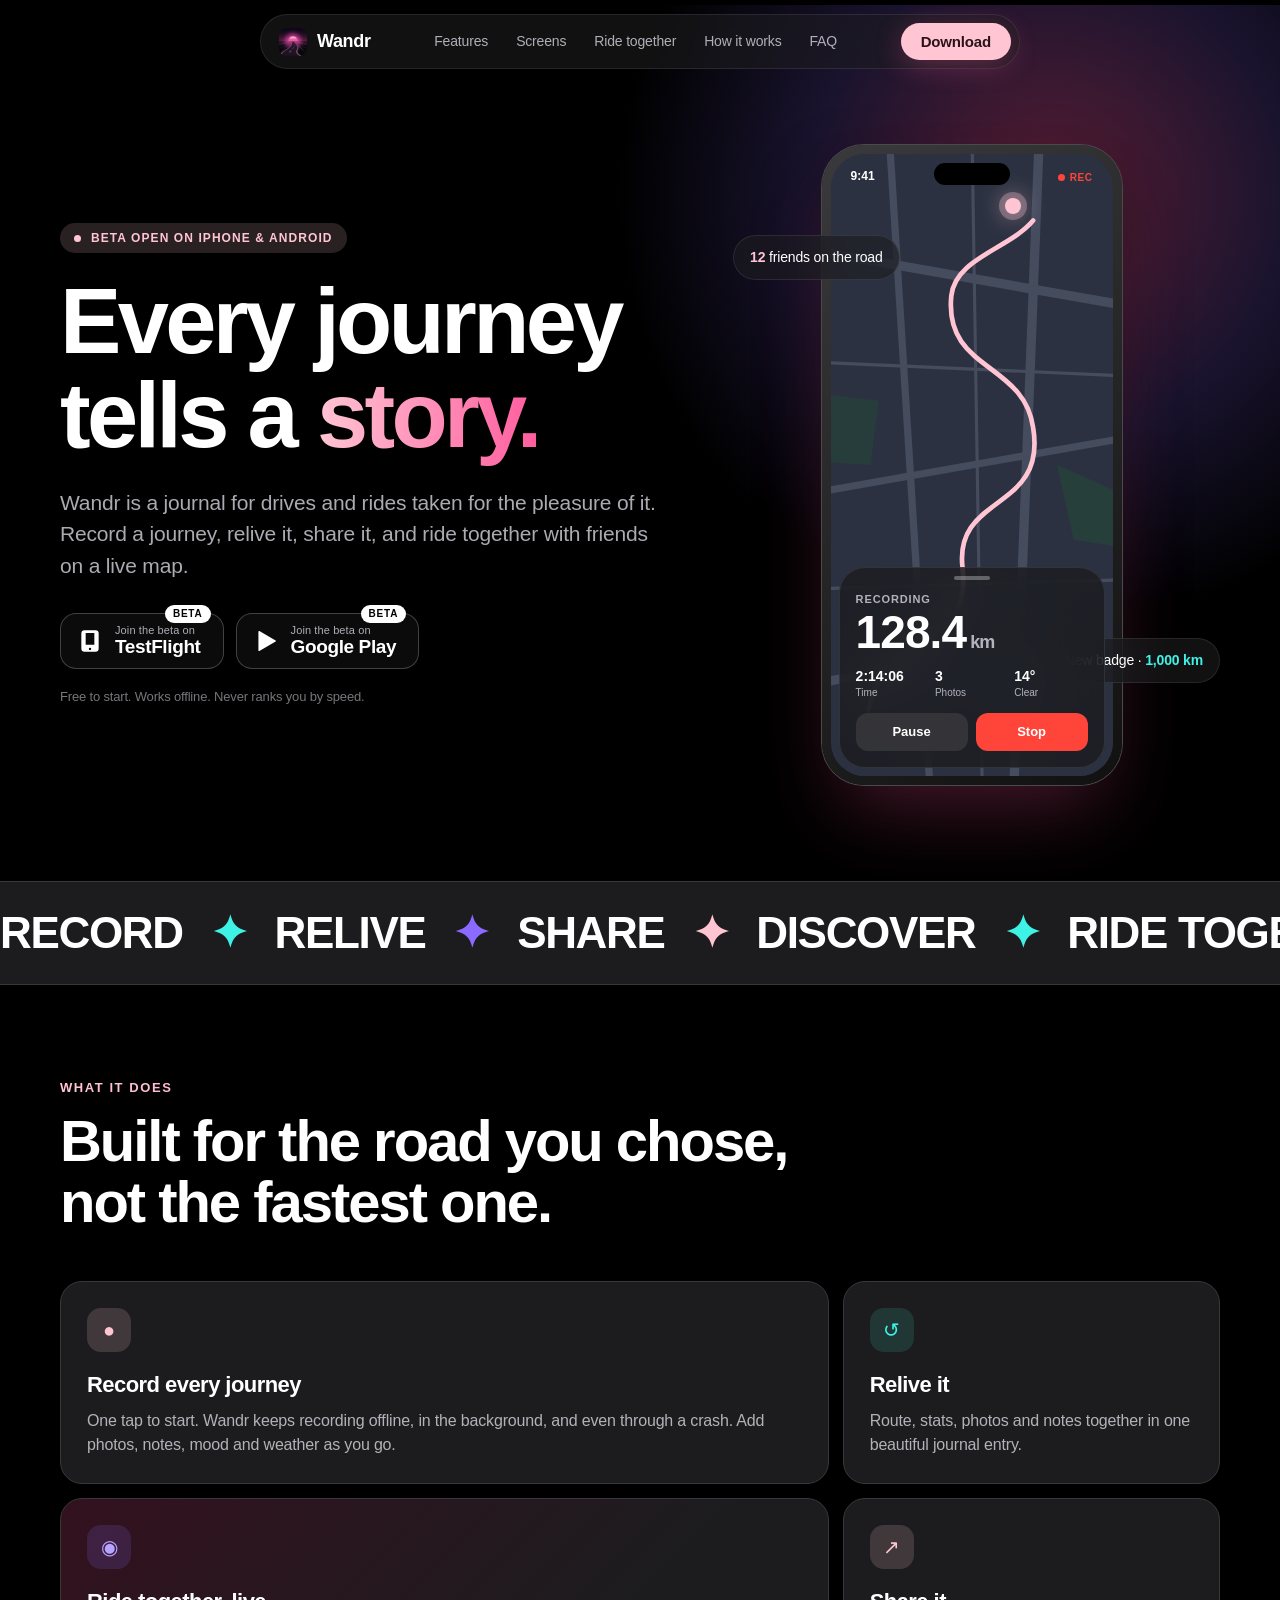
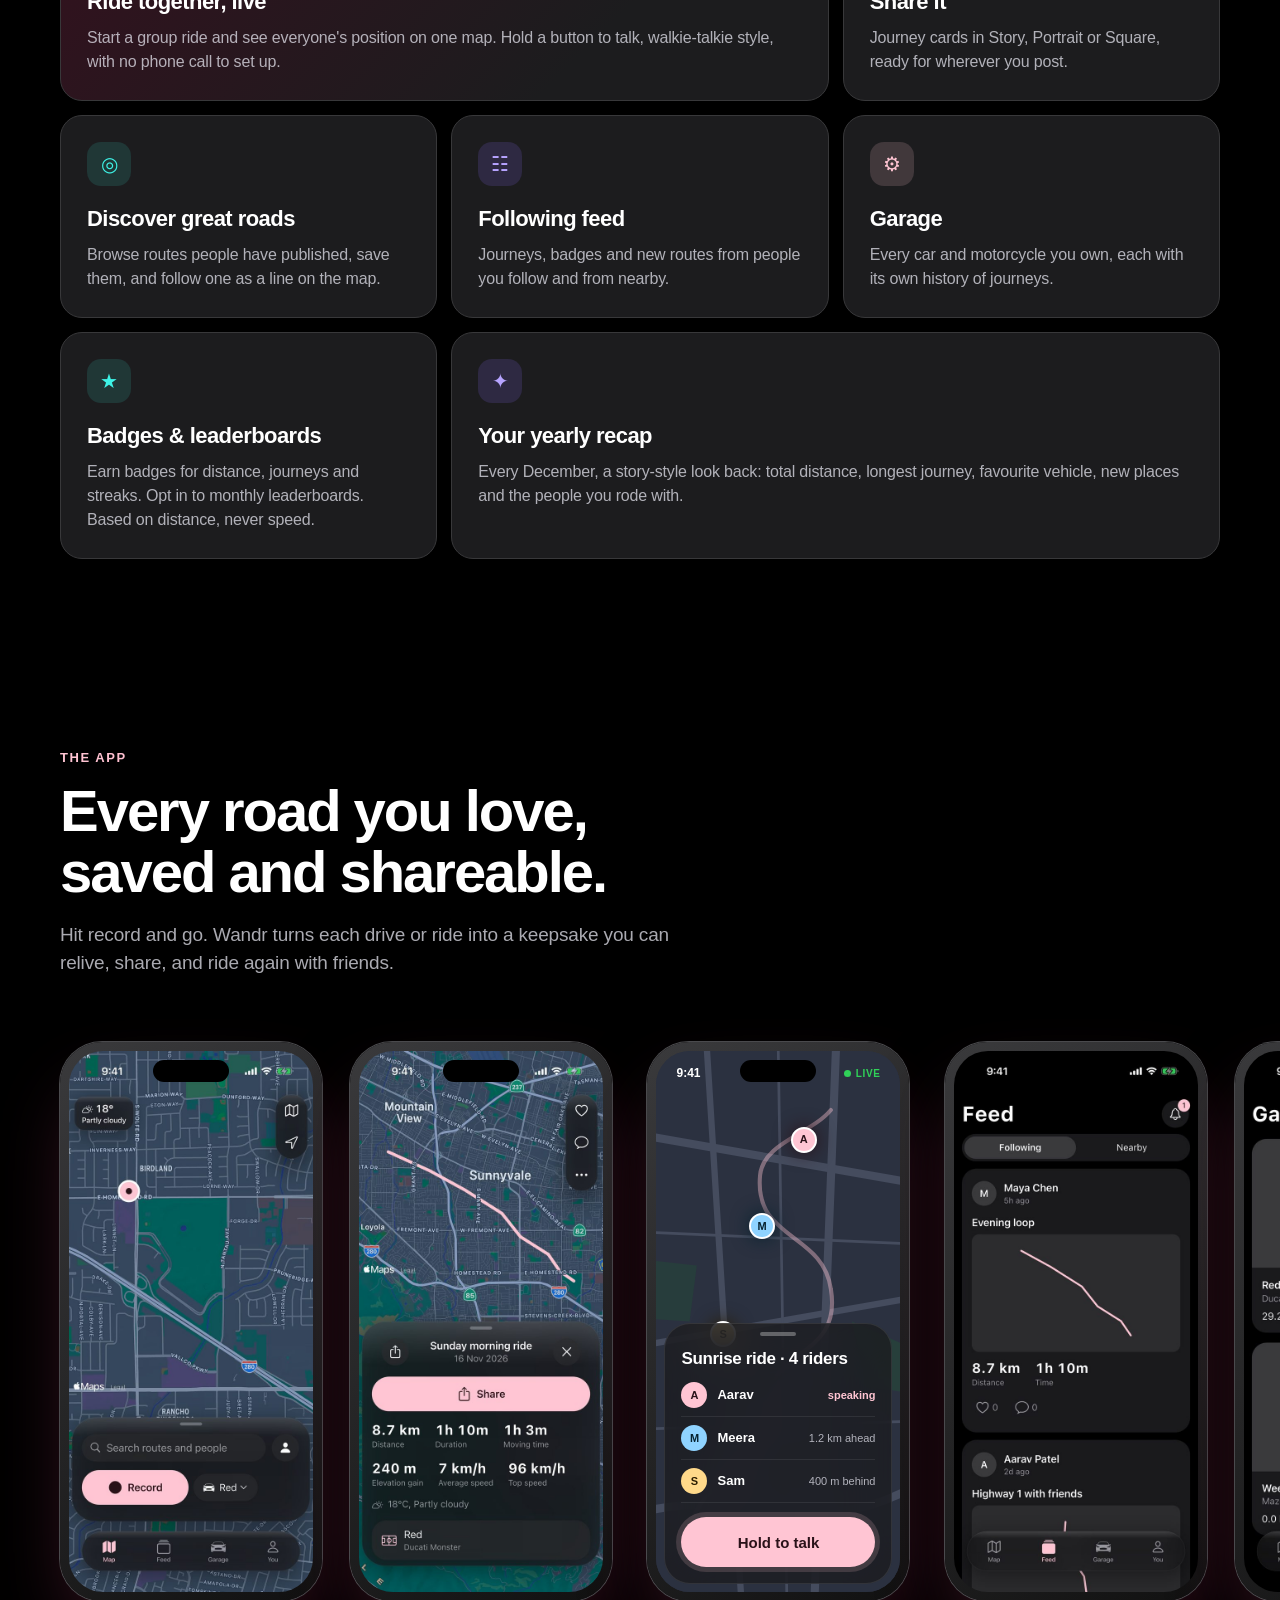
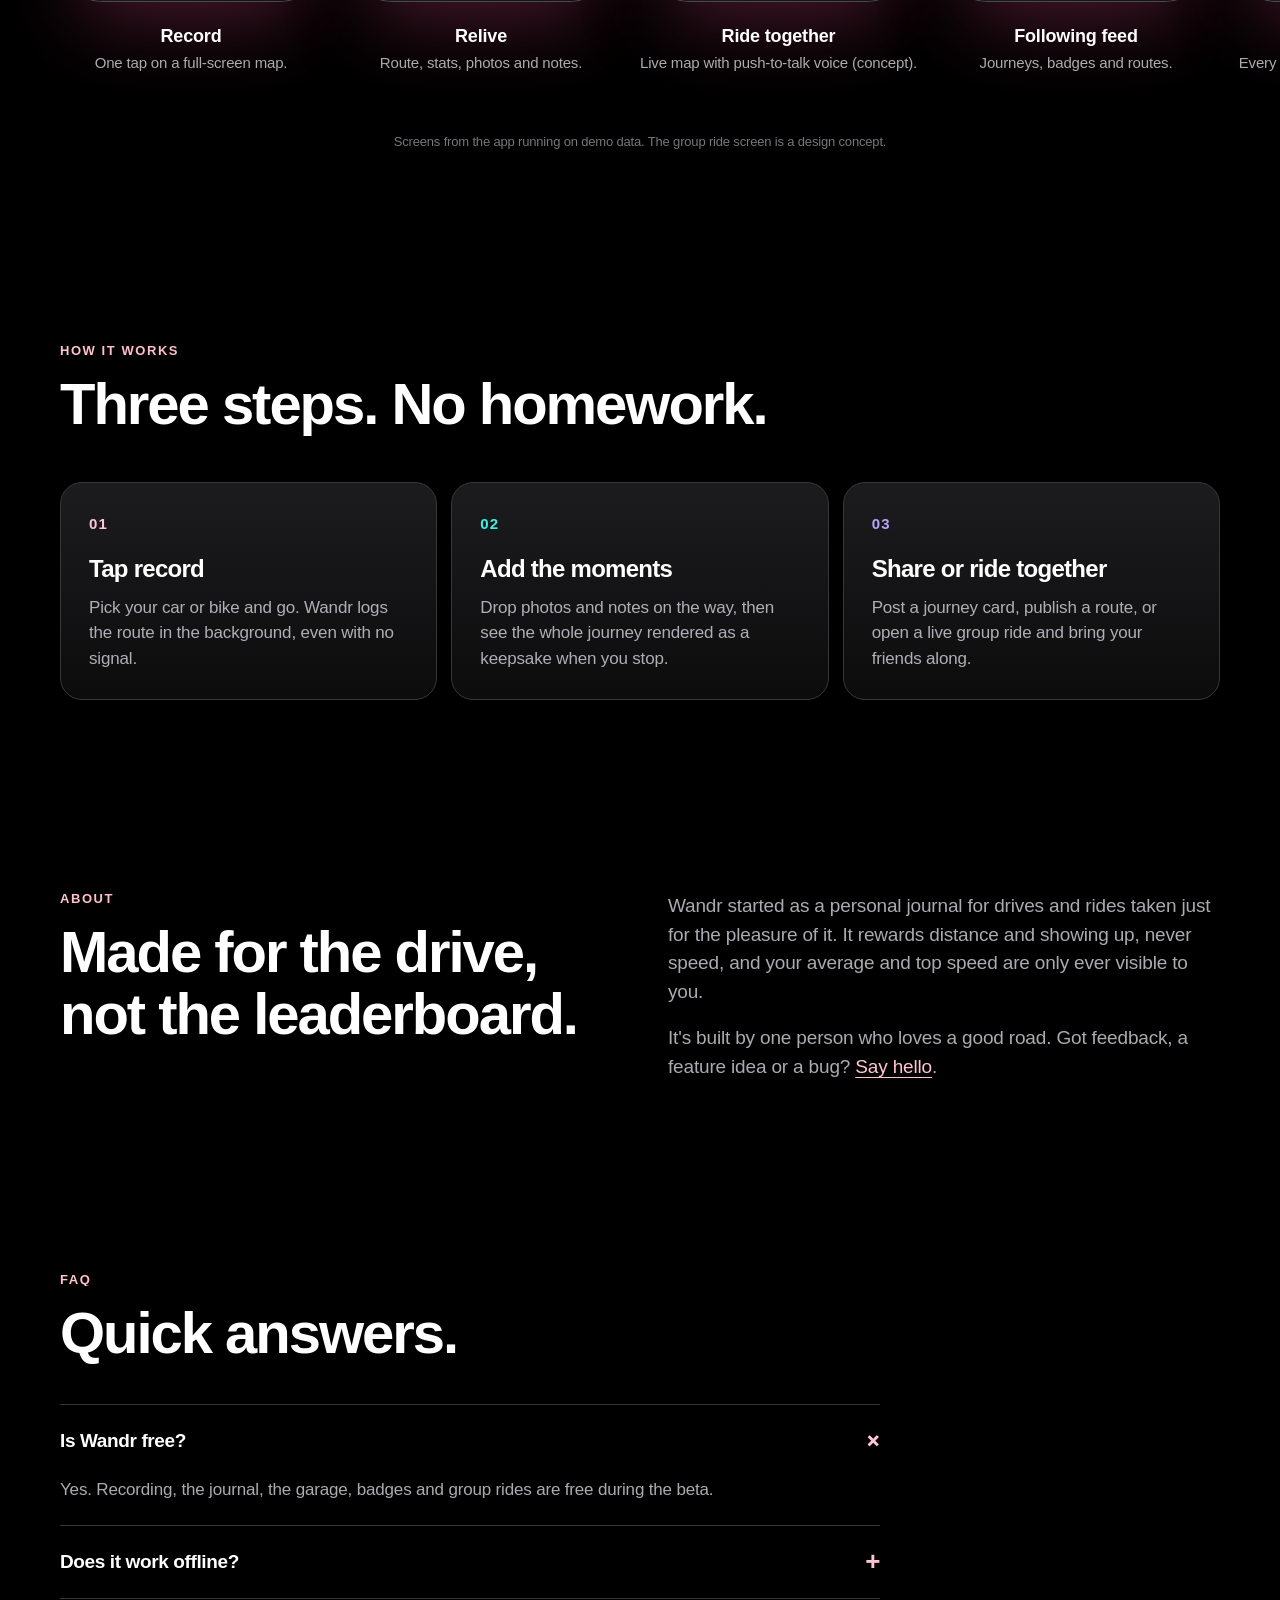
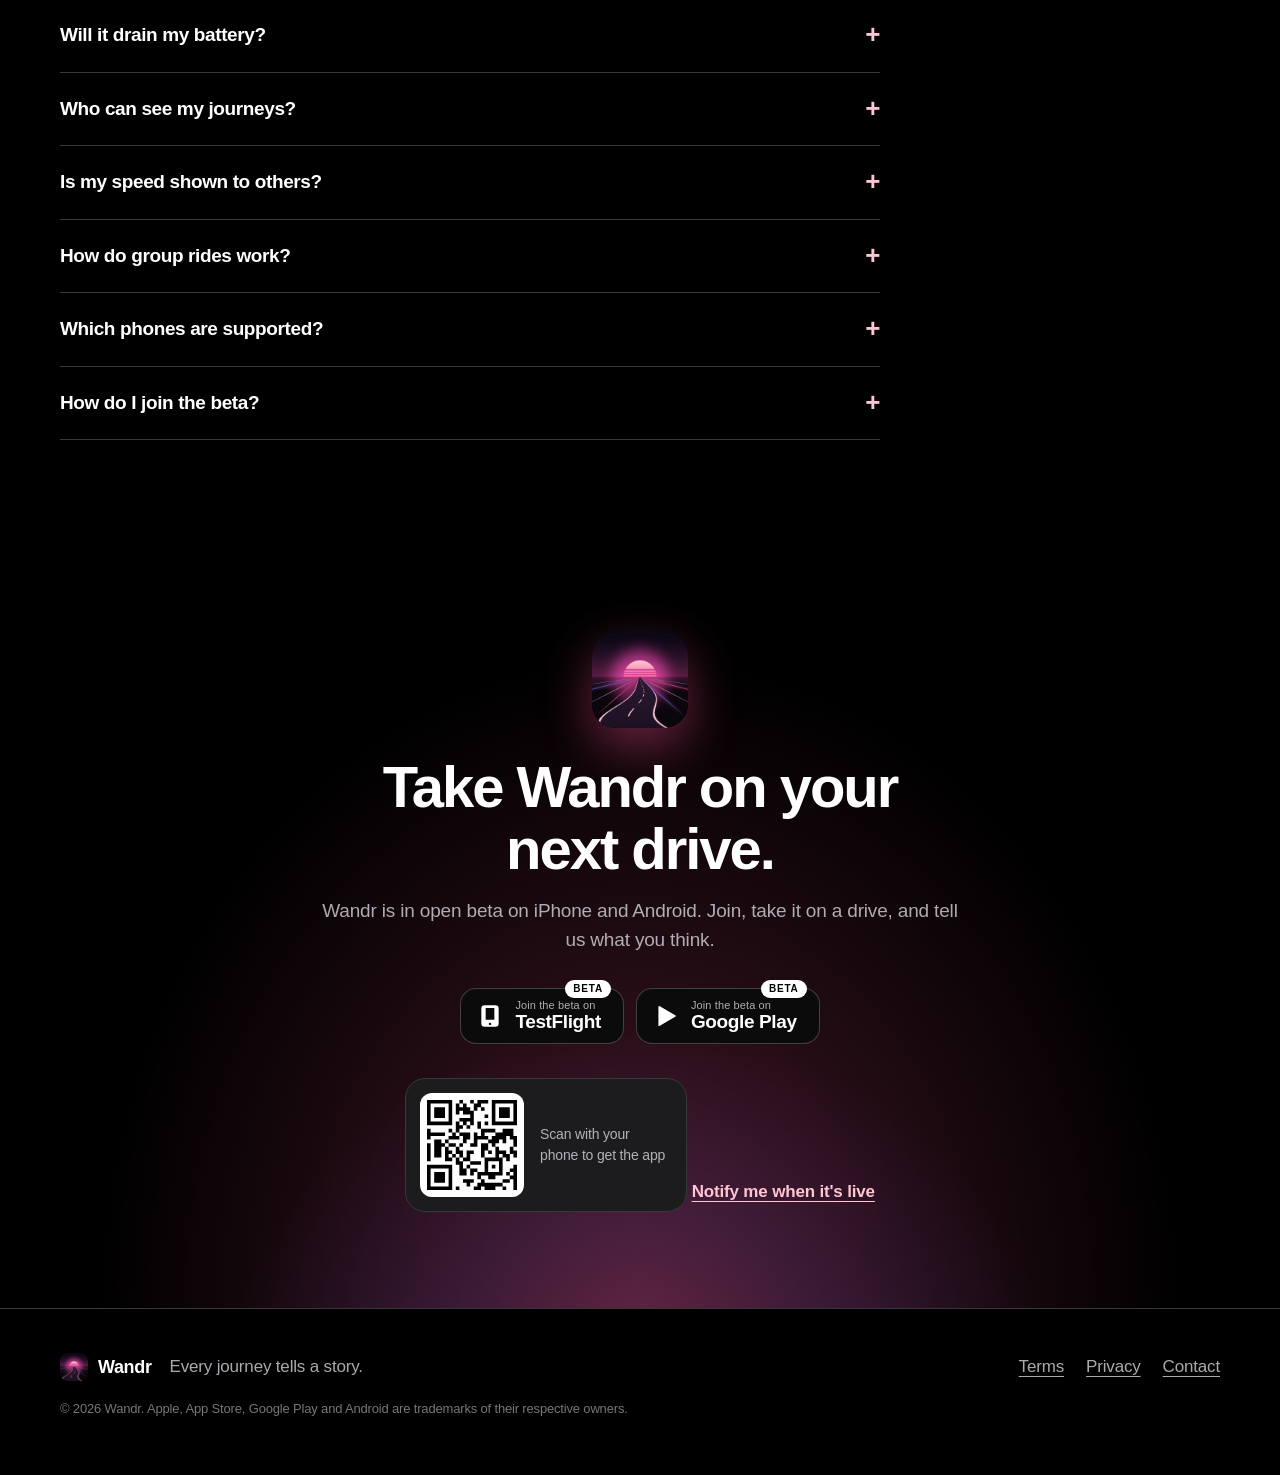
==== commit 190f10e7: "Benefit-led screens heading Co-Authored-By: Claude Sonnet 5.5 <noreply@anthropic.com>" ====
--- a/index.html
+++ b/index.html
@@ -180,8 +180,8 @@
 <section class="section screens" id="screens">
   <div class="wrap">
     <p class="eyebrow">The app</p>
-    <h2 class="reveal">Apple Maps at night,<br>with pink where you'd expect blue.</h2>
-    <p class="sub reveal">A full-screen map, a floating glass sheet, four tabs: Map, Feed, Garage, You. Dark by design, easy on the eyes after sundown.</p>
+    <h2 class="reveal">Every road you love,<br>saved and shareable.</h2>
+    <p class="sub reveal">Hit record and go. Wandr turns each drive or ride into a keepsake you can relive, share, and ride again with friends.</p>
   </div>
   <div class="rail" role="list" aria-label="App screens">
 
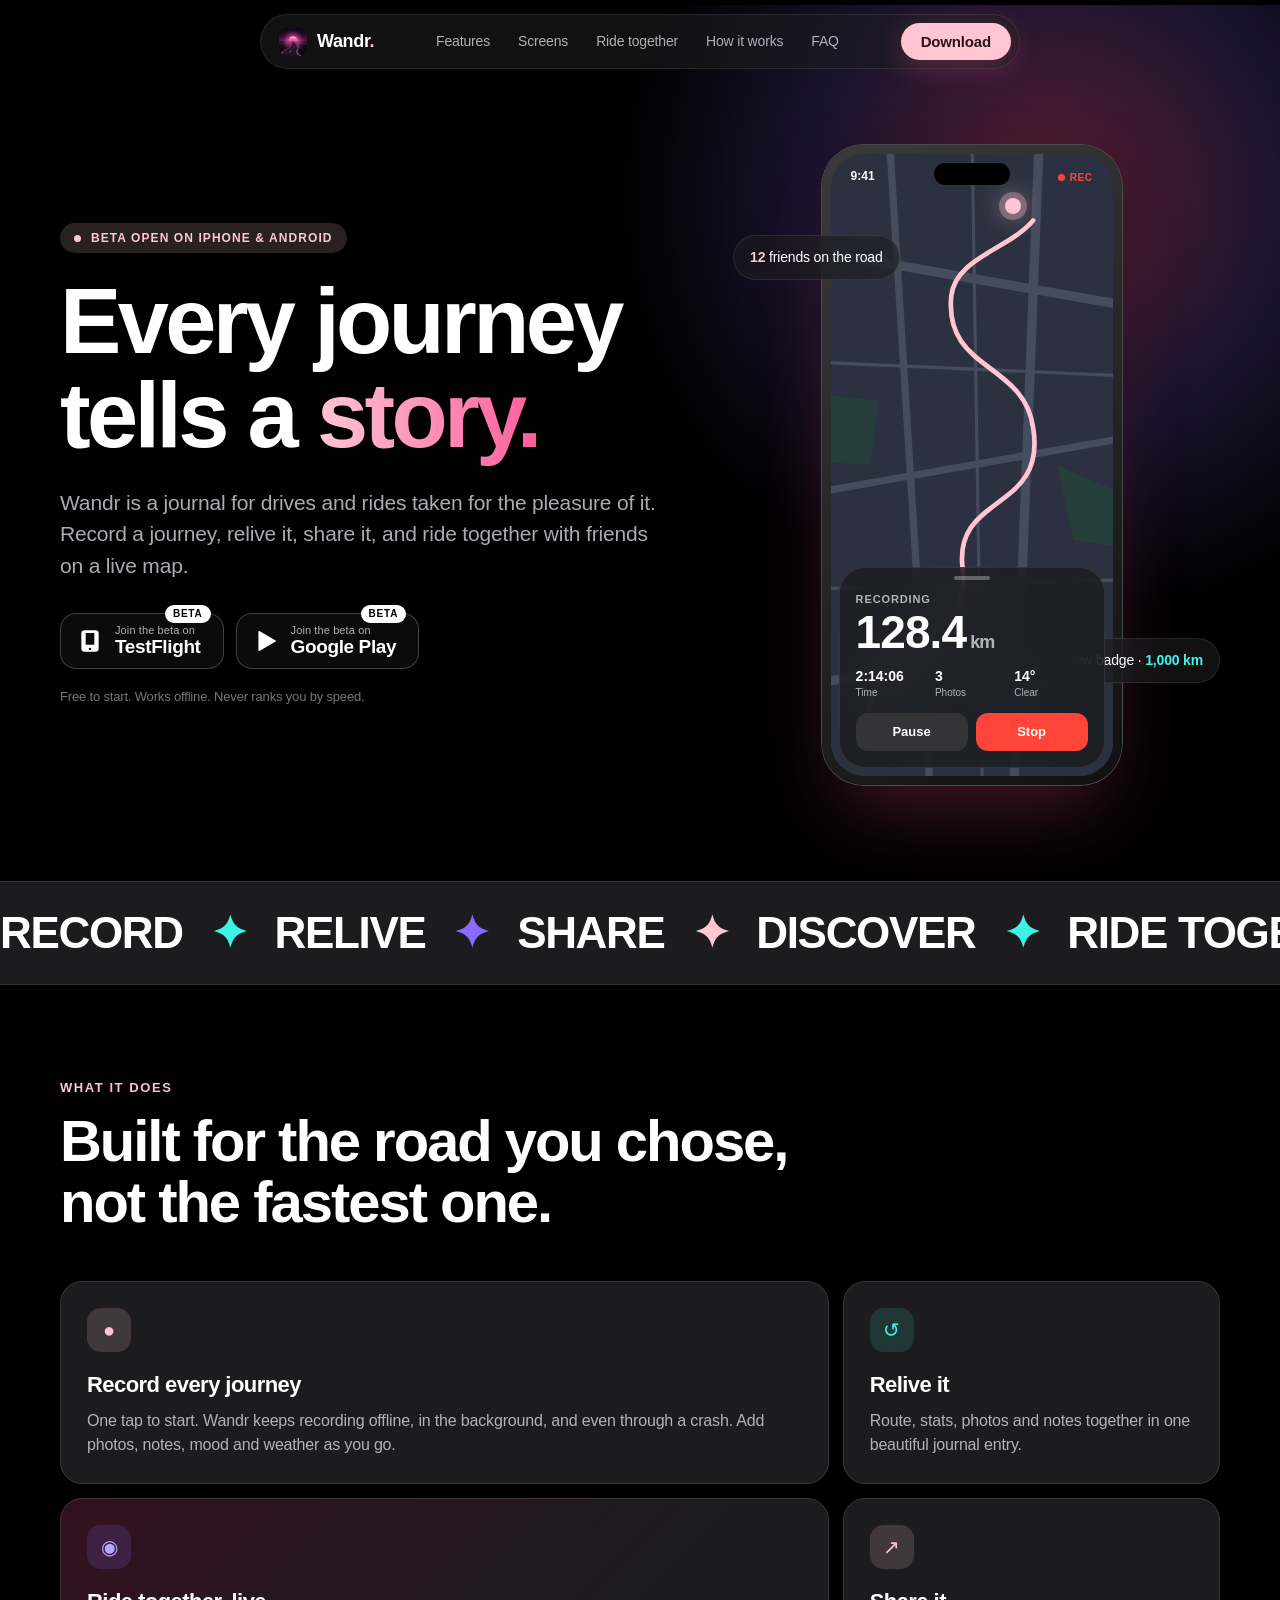
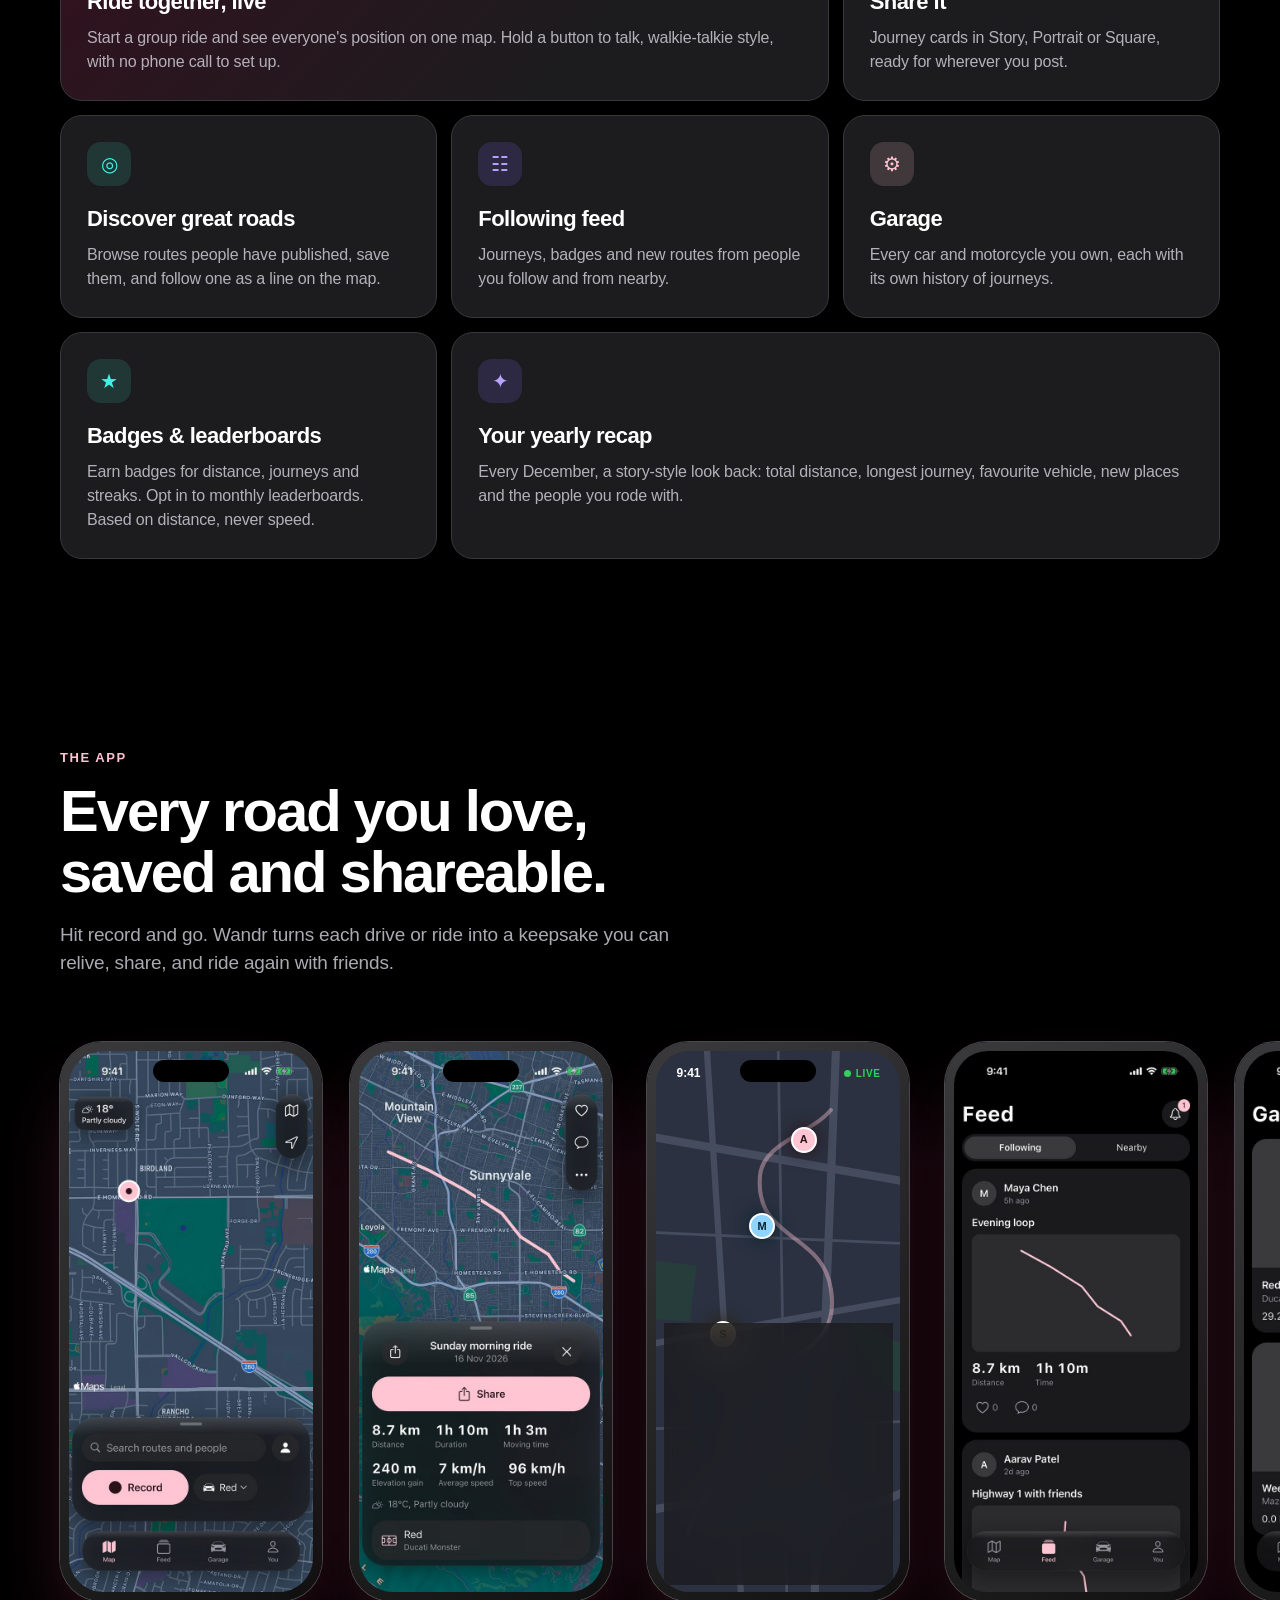
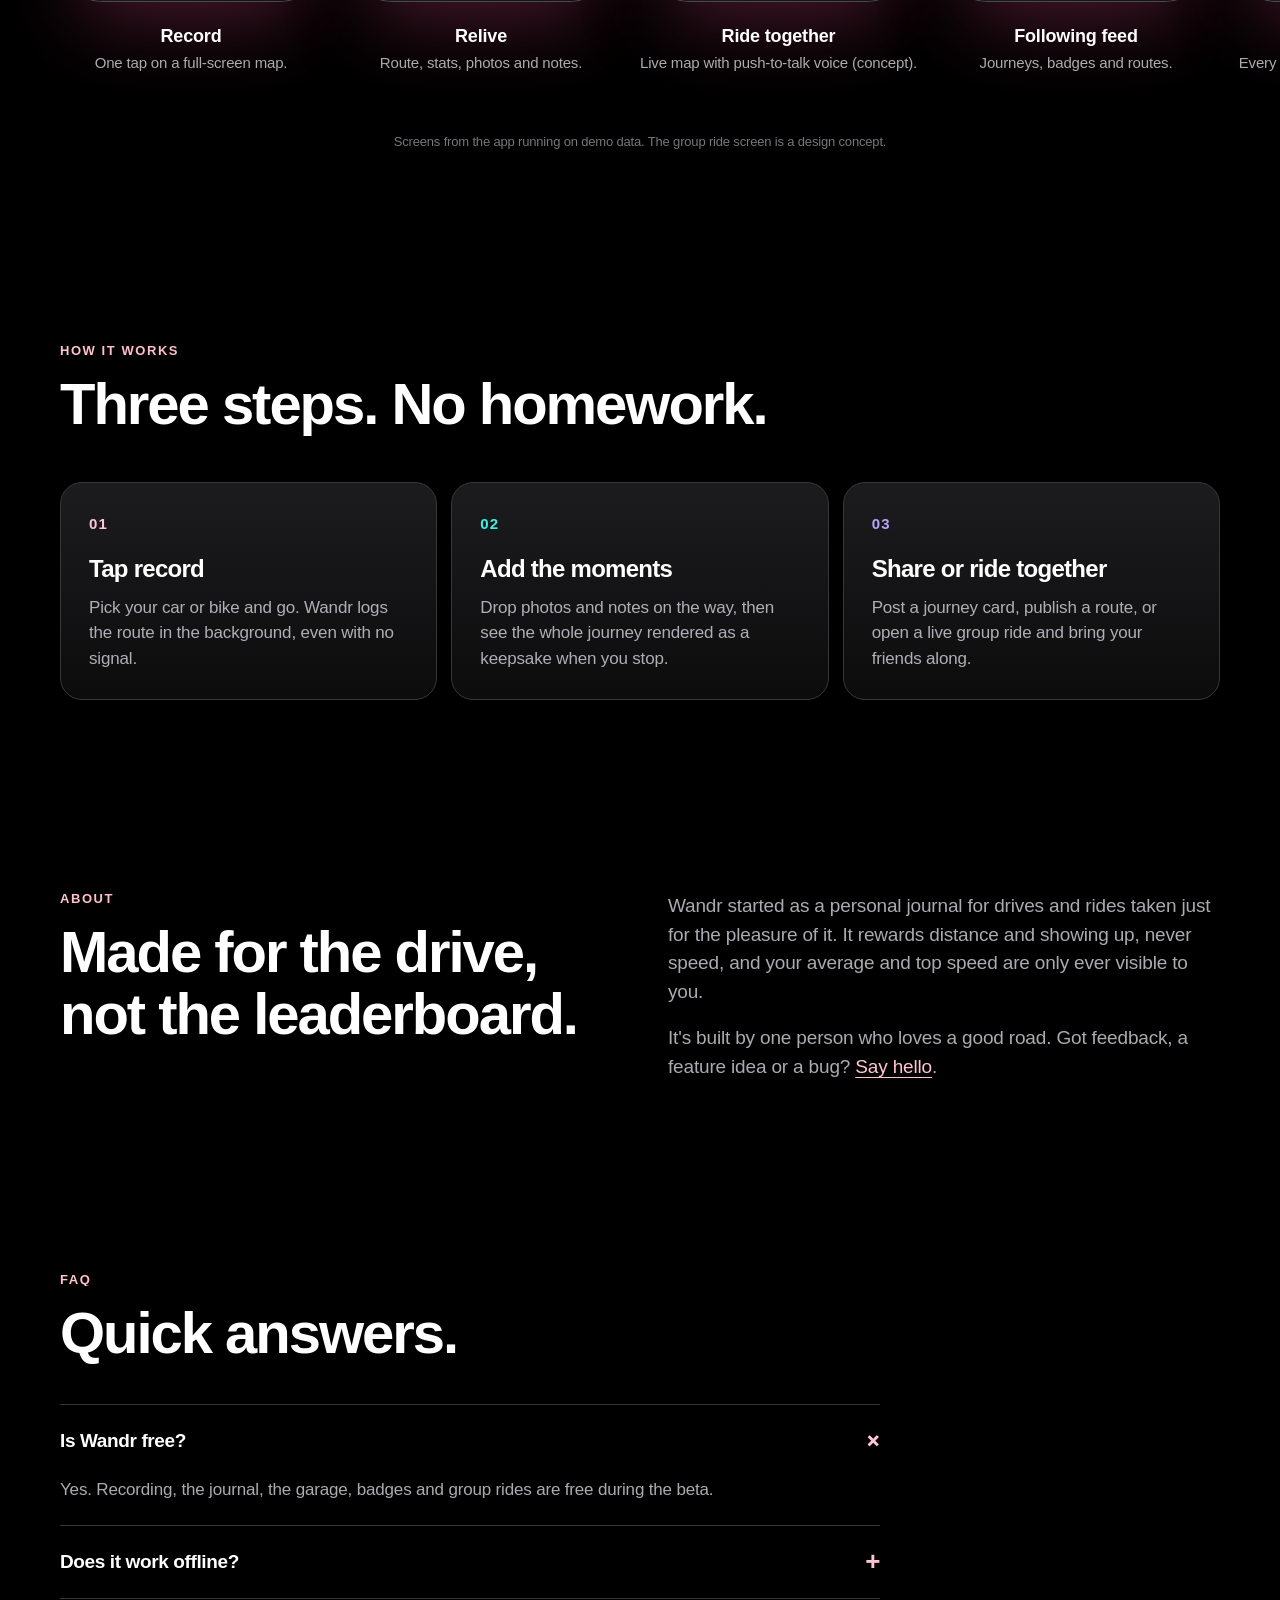
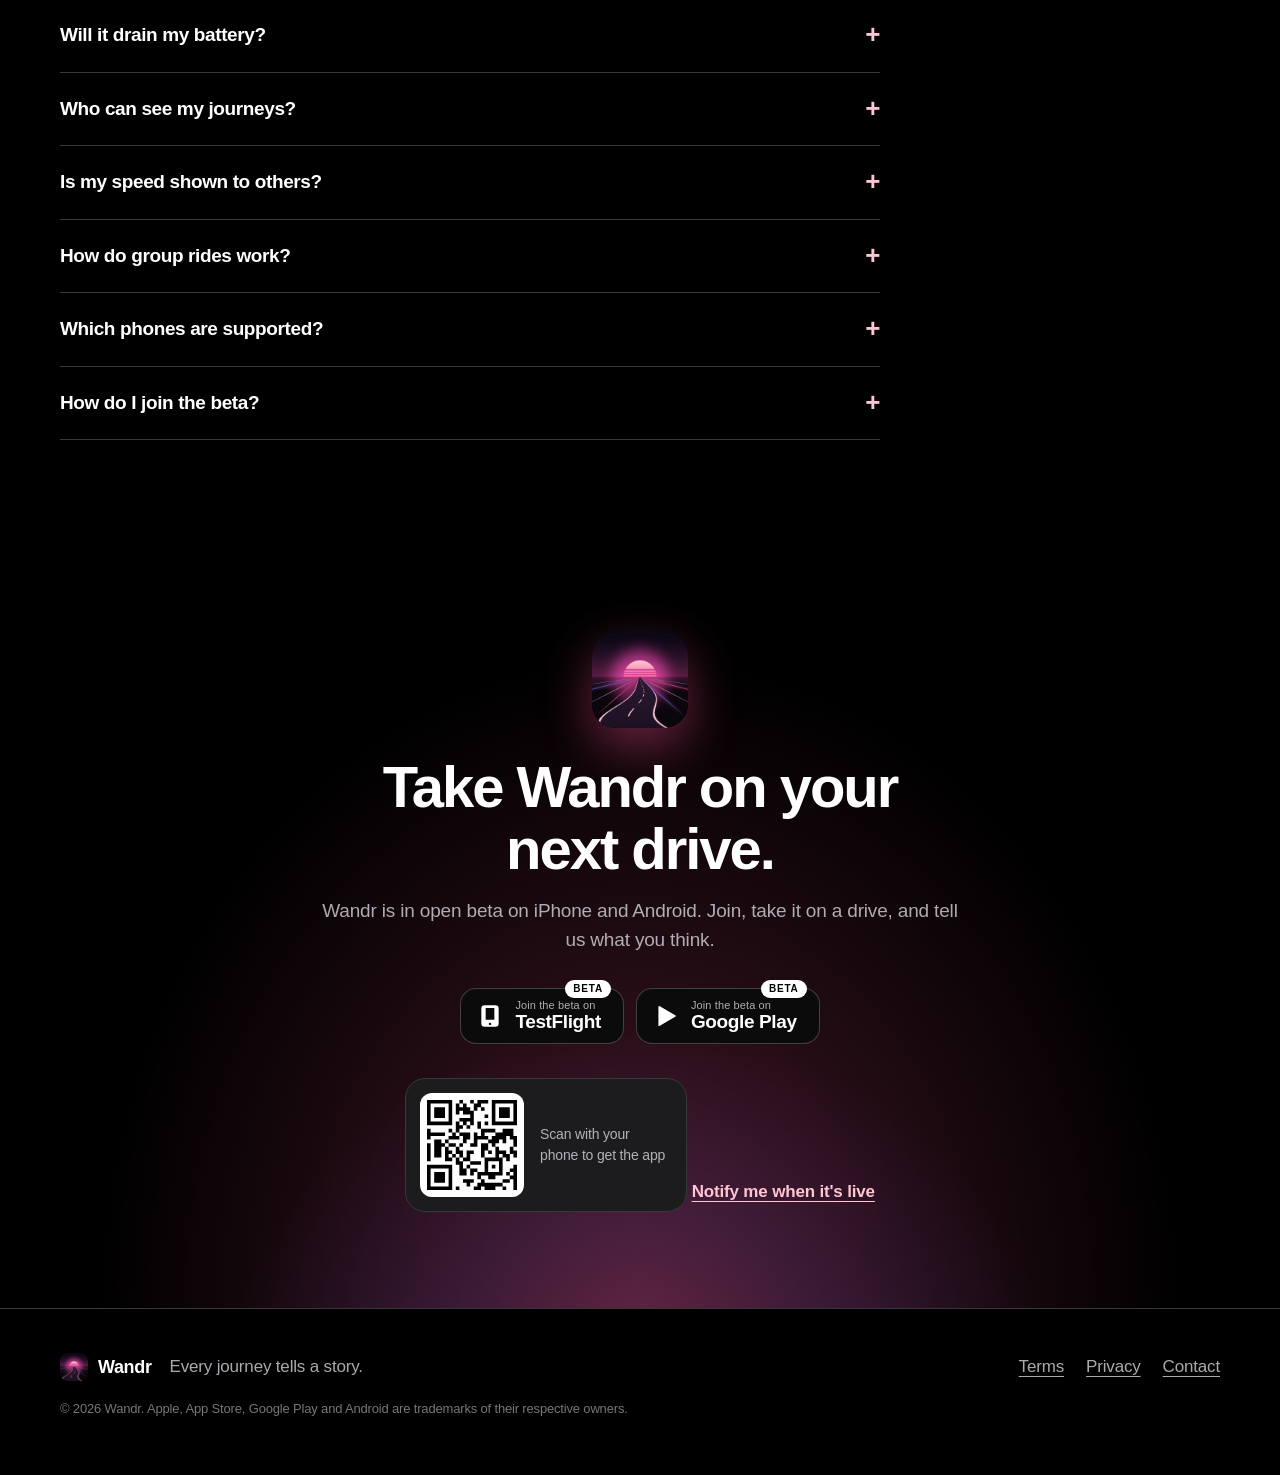
==== commit 74395013: "Nav wordmark period Co-Authored-By: Claude Sonnet 5.5 <noreply@anthropic.com>" ====
--- a/index.html
+++ b/index.html
@@ -65,7 +65,7 @@
   <nav class="nav glass" aria-label="Main">
     <a class="brand" href="#top" aria-label="Wandr home">
       <img src="assets/wandr-mark.png" width="28" height="28" alt="">
-      <span>Wandr</span>
+      <span>Wandr<b class="dot-end">.</b></span>
     </a>
     <ul class="nav-links">
       <li><a href="#features">Features</a></li>
--- a/styles.css
+++ b/styles.css
@@ -269,3 +269,5 @@
 @media (min-width:760px){.maker-grid{grid-template-columns:1fr 1fr;gap:56px}}
 
 .screen>img{width:100%;height:100%;object-fit:cover;display:block}
+
+.dot-end{color:var(--accent);font-weight:inherit}
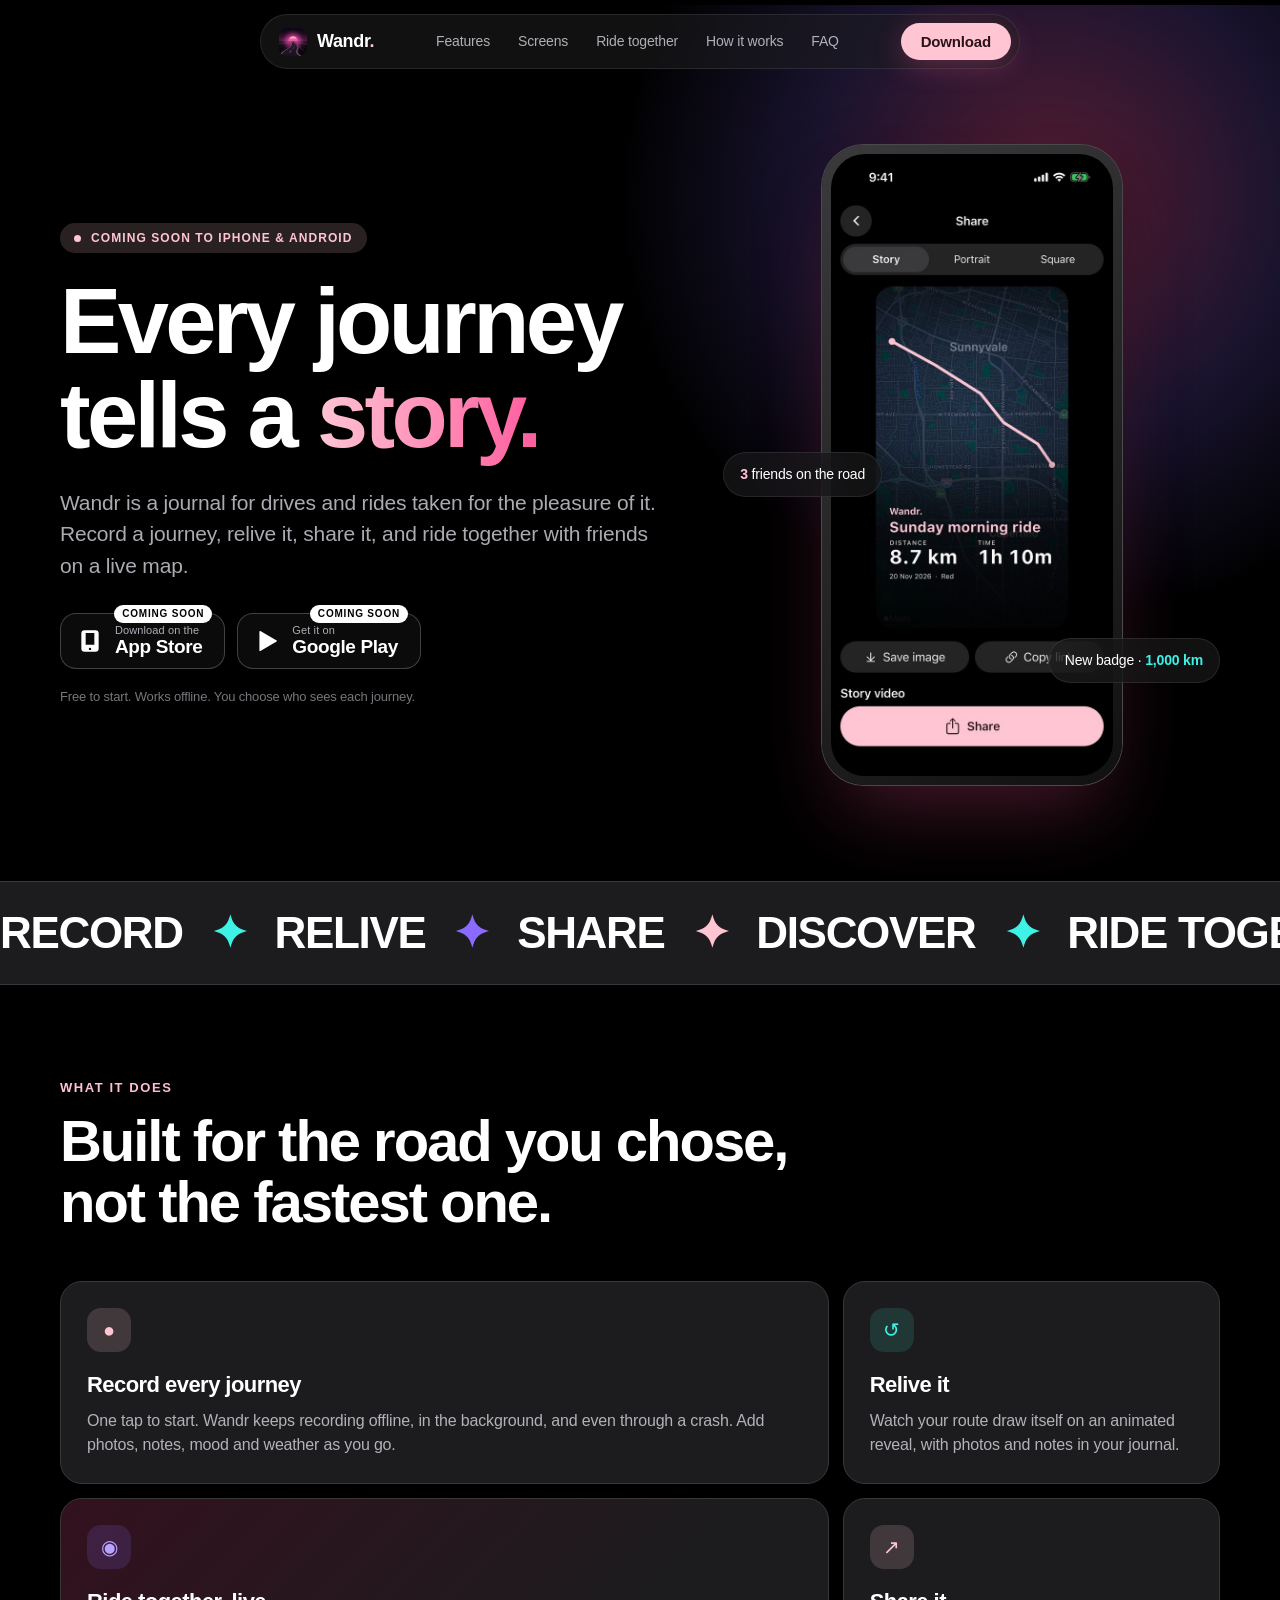
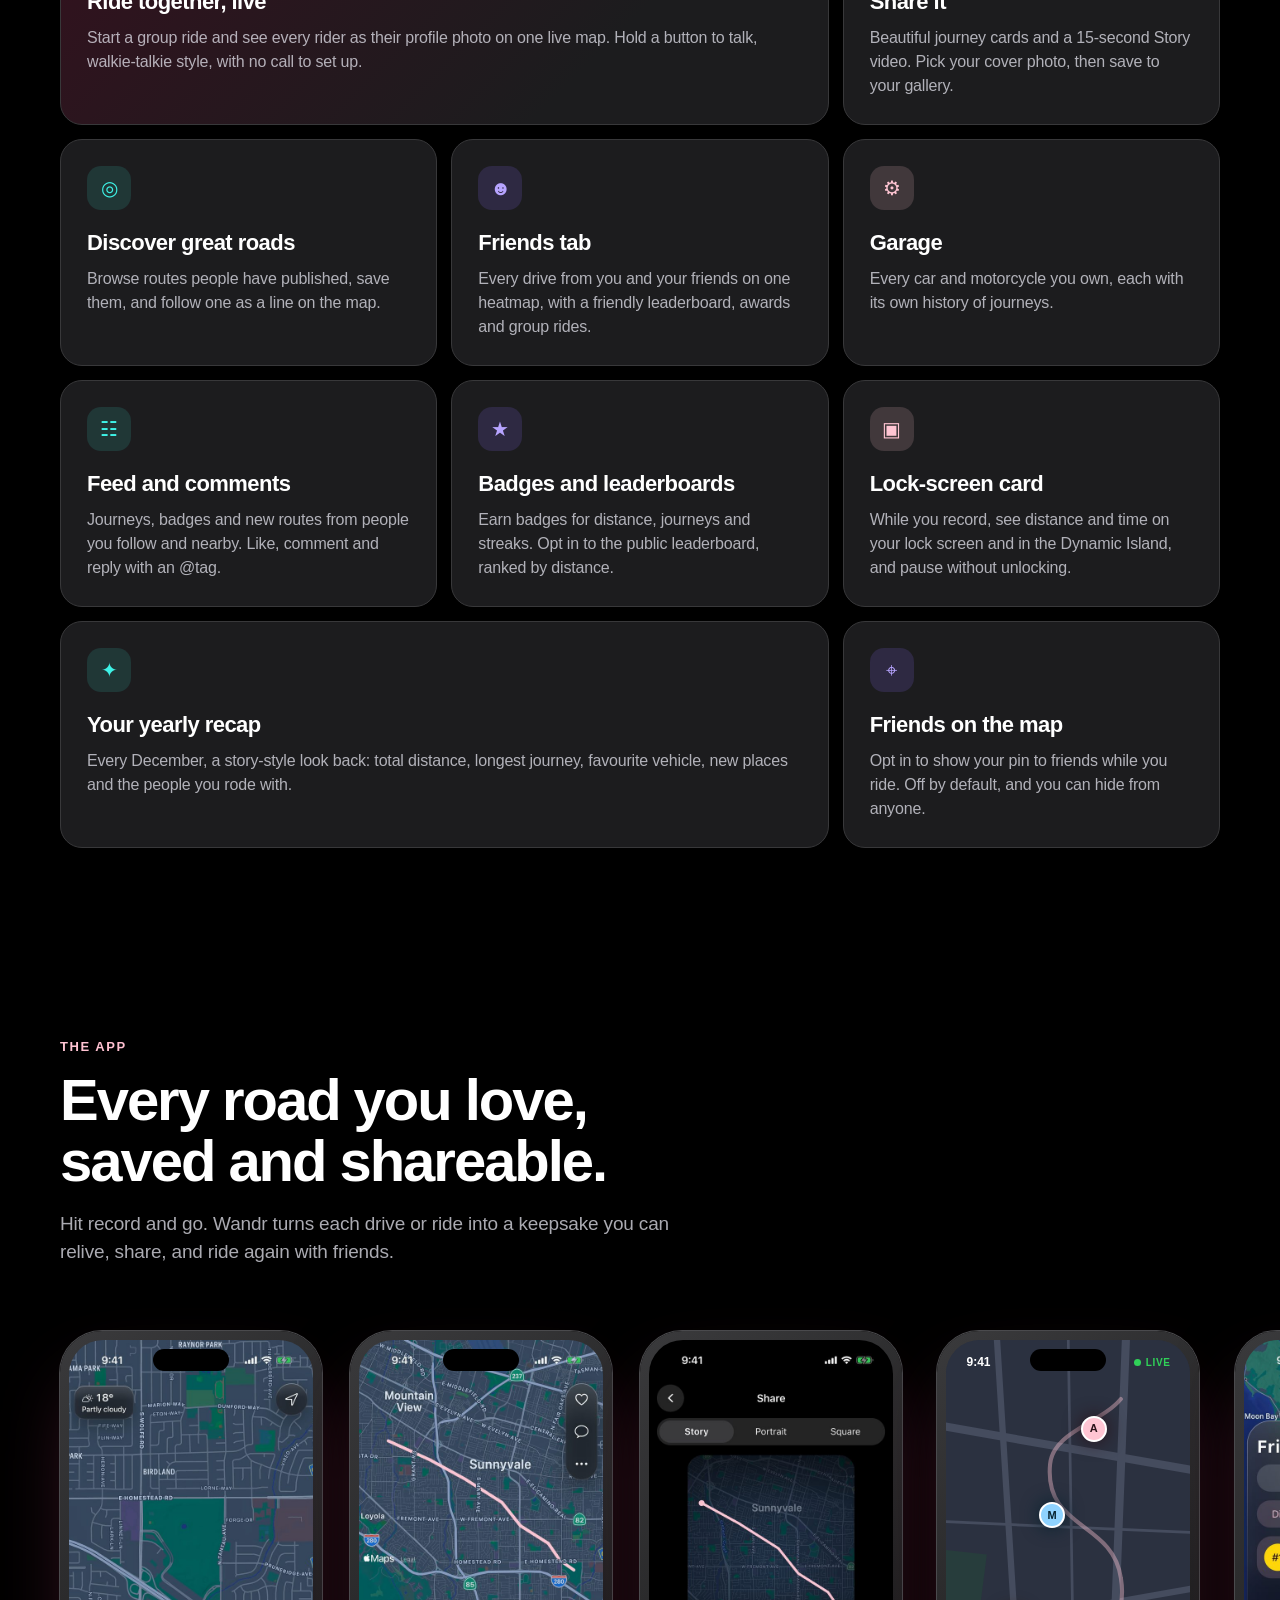
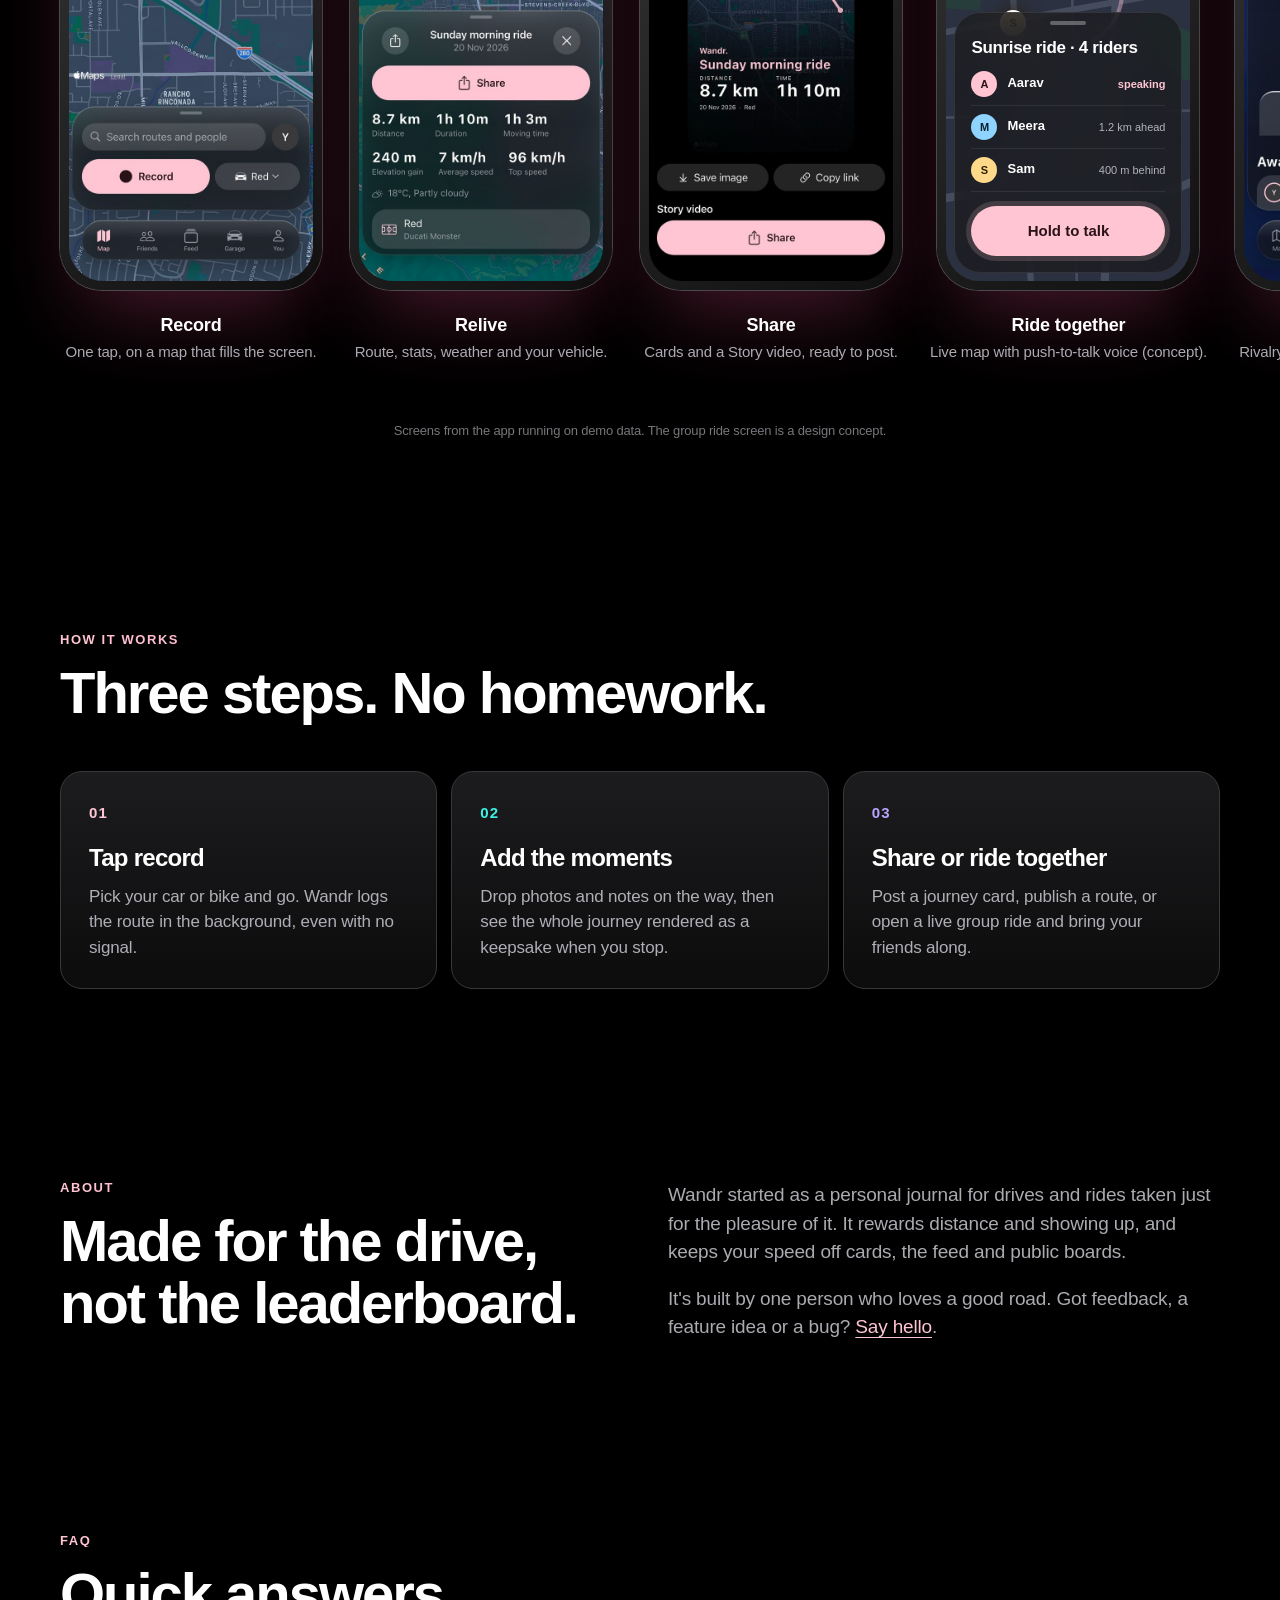
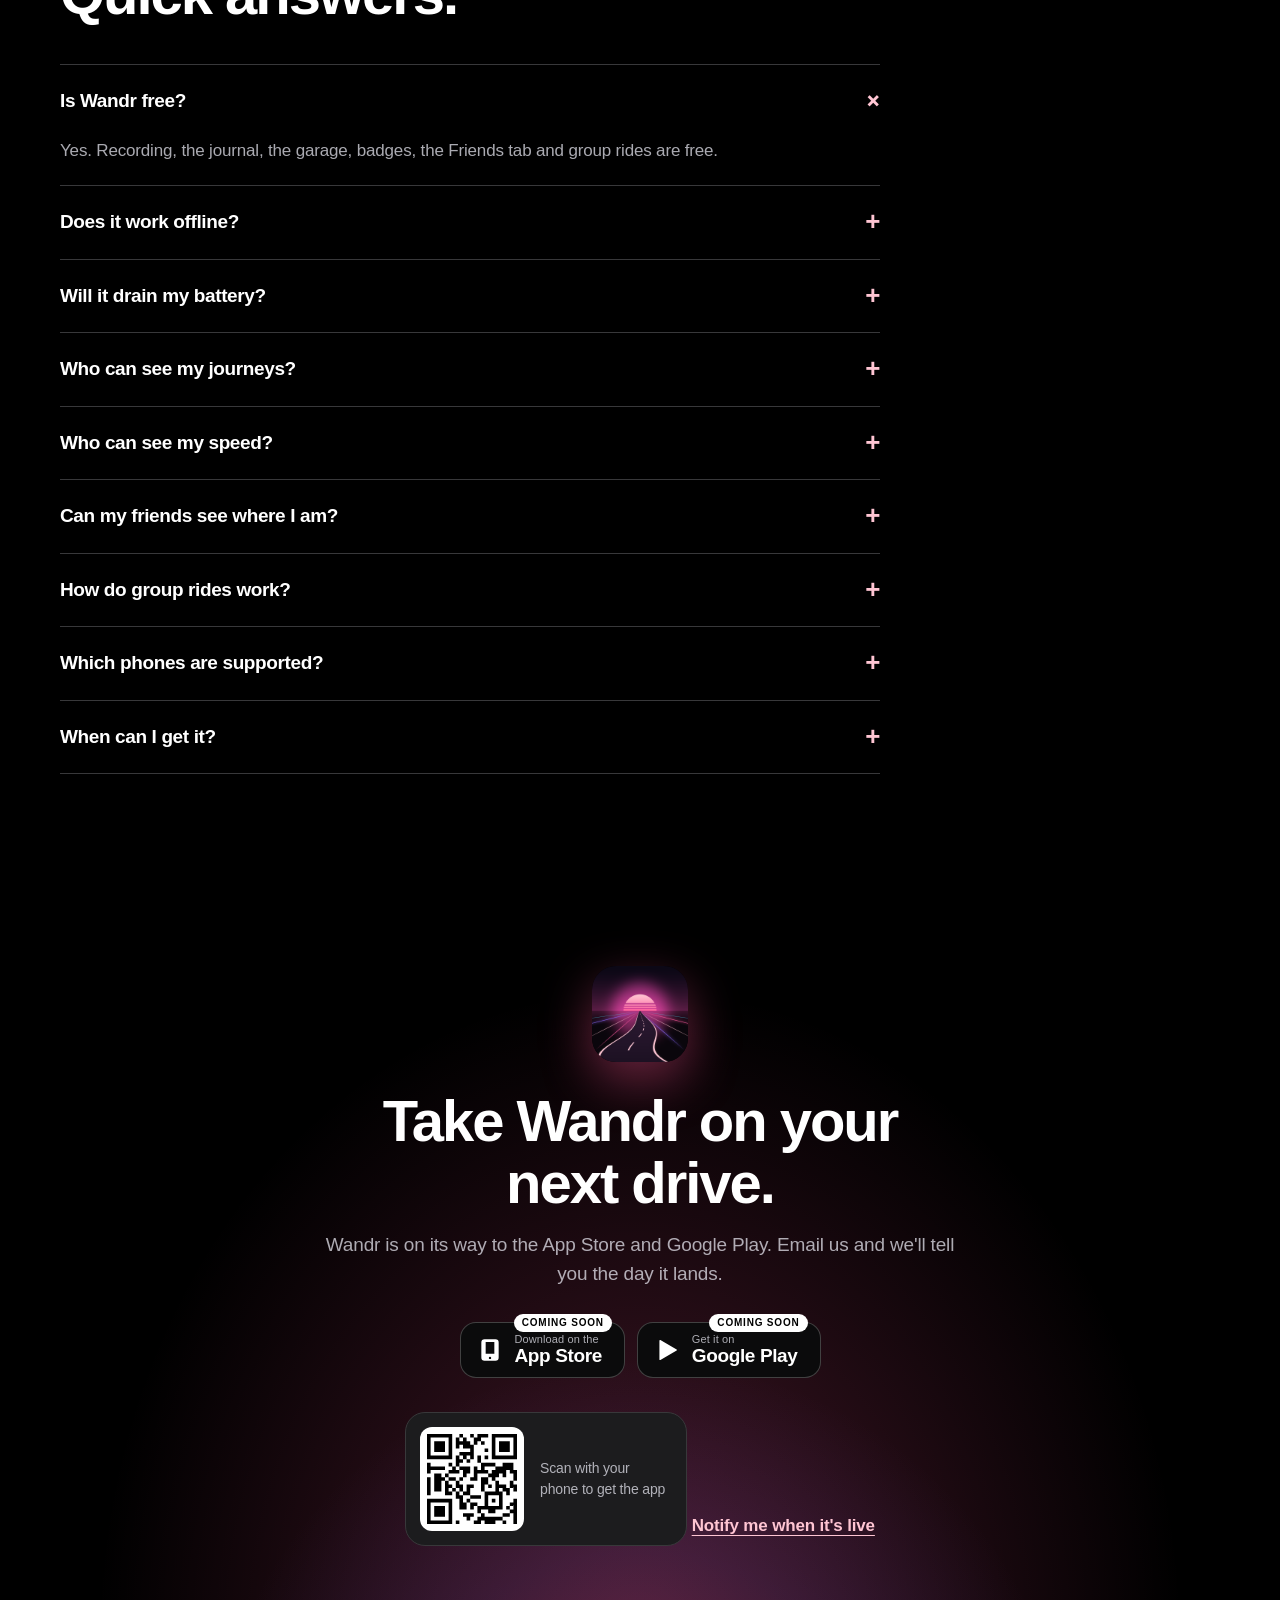
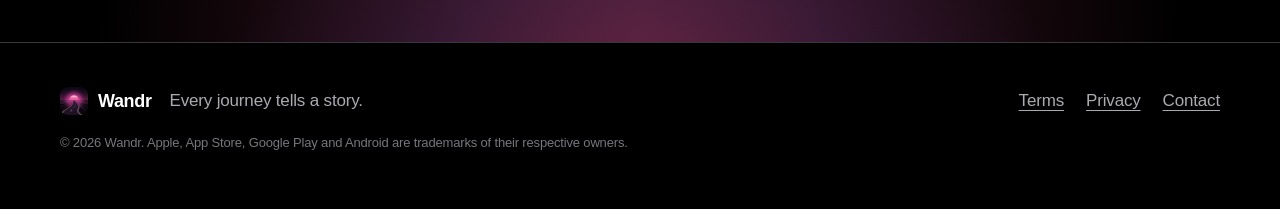
==== commit f9b27c4e: "Refresh site for the current app Co-Authored-By: Claude Sonnet 5.5 <noreply@anthropic.com>" ====
--- a/index.html
+++ b/index.html
@@ -85,29 +85,15 @@
   <div class="sun" aria-hidden="true"></div>
   <div class="wrap hero-grid">
     <div class="hero-copy">
-      <p class="pill reveal"><span class="dot"></span> Beta open on iPhone &amp; Android</p>
+      <p class="pill reveal"><span class="dot"></span> Coming soon to iPhone &amp; Android</p>
       <h1 class="reveal">Every journey<br>tells a <em>story.</em></h1>
       <p class="lede reveal">Wandr is a journal for drives and rides taken for the pleasure of it. Record a journey, relive it, share it, and ride together with friends on a live map.</p>
       <div class="reveal"><div class="dl" data-download></div></div>
-      <p class="fine reveal">Free to start. Works offline. Never ranks you by speed.</p>
-    </div>
-    <div class="hero-phone reveal" aria-hidden="true">
-      <div class="phone phone-lg float">
-        <div class="screen">
-          <svg class="map"><use href="#map"/></svg>
-          <svg class="map route"><use href="#route"/></svg>
-          <div class="car"></div>
-          <div class="status"><span>9:41</span><span class="rec"><i></i> REC</span></div>
-          <div class="sheet glass">
-            <div class="grab"></div>
-            <div class="label">Recording</div>
-            <div class="stat">128.4<small> km</small></div>
-            <div class="row"><div><b>2:14:06</b><span>Time</span></div><div><b>3</b><span>Photos</span></div><div><b>14°</b><span>Clear</span></div></div>
-            <div class="btns"><span class="b">Pause</span><span class="b stop">Stop</span></div>
-          </div>
-        </div>
-      </div>
-      <div class="chip glass chip-a"><b>12</b> friends on the road</div>
+      <p class="fine reveal">Free to start. Works offline. You choose who sees each journey.</p>
+    </div>
+    <div class="hero-phone reveal">
+      <div class="phone phone-lg float"><div class="screen"><img src="assets/shots/share.jpg" width="300" height="652" alt="A Wandr journey card ready to share"></div></div>
+      <div class="chip glass chip-a"><b>3</b> friends on the road</div>
       <div class="chip glass chip-b">New badge · <b>1,000 km</b></div>
     </div>
   </div>
@@ -135,17 +121,17 @@
       <article class="card reveal">
         <span class="ico">↺</span>
         <h3>Relive it</h3>
-        <p>Route, stats, photos and notes together in one beautiful journal entry.</p>
+        <p>Watch your route draw itself on an animated reveal, with photos and notes in your journal.</p>
       </article>
       <article class="card c-wide c-ride reveal">
         <span class="ico">◉</span>
         <h3>Ride together, live</h3>
-        <p>Start a group ride and see everyone's position on one map. Hold a button to talk, walkie-talkie style, with no phone call to set up.</p>
+        <p>Start a group ride and see every rider as their profile photo on one live map. Hold a button to talk, walkie-talkie style, with no call to set up.</p>
       </article>
       <article class="card reveal">
         <span class="ico">↗</span>
         <h3>Share it</h3>
-        <p>Journey cards in Story, Portrait or Square, ready for wherever you post.</p>
+        <p>Beautiful journey cards and a 15-second Story video. Pick your cover photo, then save to your gallery.</p>
       </article>
       <article class="card reveal">
         <span class="ico">◎</span>
@@ -153,9 +139,9 @@
         <p>Browse routes people have published, save them, and follow one as a line on the map.</p>
       </article>
       <article class="card reveal">
-        <span class="ico">☷</span>
-        <h3>Following feed</h3>
-        <p>Journeys, badges and new routes from people you follow and from nearby.</p>
+        <span class="ico">☻</span>
+        <h3>Friends tab</h3>
+        <p>Every drive from you and your friends on one heatmap, with a friendly leaderboard, awards and group rides.</p>
       </article>
       <article class="card reveal">
         <span class="ico">⚙</span>
@@ -163,14 +149,29 @@
         <p>Every car and motorcycle you own, each with its own history of journeys.</p>
       </article>
       <article class="card reveal">
+        <span class="ico">☷</span>
+        <h3>Feed and comments</h3>
+        <p>Journeys, badges and new routes from people you follow and nearby. Like, comment and reply with an @tag.</p>
+      </article>
+      <article class="card reveal">
         <span class="ico">★</span>
-        <h3>Badges &amp; leaderboards</h3>
-        <p>Earn badges for distance, journeys and streaks. Opt in to monthly leaderboards. Based on distance, never speed.</p>
+        <h3>Badges and leaderboards</h3>
+        <p>Earn badges for distance, journeys and streaks. Opt in to the public leaderboard, ranked by distance.</p>
+      </article>
+      <article class="card reveal">
+        <span class="ico">▣</span>
+        <h3>Lock-screen card</h3>
+        <p>While you record, see distance and time on your lock screen and in the Dynamic Island, and pause without unlocking.</p>
       </article>
       <article class="card c-wide reveal">
         <span class="ico">✦</span>
         <h3>Your yearly recap</h3>
         <p>Every December, a story-style look back: total distance, longest journey, favourite vehicle, new places and the people you rode with.</p>
+      </article>
+      <article class="card reveal">
+        <span class="ico">⌖</span>
+        <h3>Friends on the map</h3>
+        <p>Opt in to show your pin to friends while you ride. Off by default, and you can hide from anyone.</p>
       </article>
     </div>
   </div>
@@ -187,11 +188,15 @@
 
     <figure class="shot" role="listitem">
       <div class="phone"><div class="screen"><img src="assets/shots/map.jpg" width="300" height="652" loading="lazy" alt="Wandr map screen with the Record button"></div></div>
-      <figcaption><b>Record</b>One tap on a full-screen map.</figcaption>
+      <figcaption><b>Record</b>One tap, on a map that fills the screen.</figcaption>
     </figure>
     <figure class="shot" role="listitem">
       <div class="phone"><div class="screen"><img src="assets/shots/journey.jpg" width="300" height="652" loading="lazy" alt="A finished journey with route and stats"></div></div>
-      <figcaption><b>Relive</b>Route, stats, photos and notes.</figcaption>
+      <figcaption><b>Relive</b>Route, stats, weather and your vehicle.</figcaption>
+    </figure>
+    <figure class="shot" role="listitem">
+      <div class="phone"><div class="screen"><img src="assets/shots/share.jpg" width="300" height="652" loading="lazy" alt="Share screen with a journey card"></div></div>
+      <figcaption><b>Share</b>Cards and a Story video, ready to post.</figcaption>
     </figure>
     <figure class="shot" role="listitem" id="ride">
       <div class="phone"><div class="screen">
@@ -212,16 +217,16 @@
       <figcaption><b>Ride together</b>Live map with push-to-talk voice (concept).</figcaption>
     </figure>
     <figure class="shot" role="listitem">
+      <div class="phone"><div class="screen"><img src="assets/shots/friends.jpg" width="300" height="652" loading="lazy" alt="Friends tab with leaderboard"></div></div>
+      <figcaption><b>Friends</b>Rivalry, awards and a shared heatmap.</figcaption>
+    </figure>
+    <figure class="shot" role="listitem">
       <div class="phone"><div class="screen"><img src="assets/shots/feed.jpg" width="300" height="652" loading="lazy" alt="Following feed"></div></div>
-      <figcaption><b>Following feed</b>Journeys, badges and routes.</figcaption>
+      <figcaption><b>Feed</b>Journeys from people you follow.</figcaption>
     </figure>
     <figure class="shot" role="listitem">
       <div class="phone"><div class="screen"><img src="assets/shots/garage.jpg" width="300" height="652" loading="lazy" alt="Garage screen with two vehicles"></div></div>
       <figcaption><b>Garage</b>Every car and bike, with its own history.</figcaption>
-    </figure>
-    <figure class="shot" role="listitem">
-      <div class="phone"><div class="screen"><img src="assets/shots/badges.jpg" width="300" height="652" loading="lazy" alt="Badges screen with progress"></div></div>
-      <figcaption><b>Badges</b>Progress that counts distance, not speed.</figcaption>
     </figure>
 
   </div>
@@ -249,7 +254,7 @@
       <h2 class="reveal">Made for the drive, not the leaderboard.</h2>
     </div>
     <div class="reveal">
-      <p class="sub" style="margin-top:0">Wandr started as a personal journal for drives and rides taken just for the pleasure of it. It rewards distance and showing up, never speed, and your average and top speed are only ever visible to you.</p>
+      <p class="sub" style="margin-top:0">Wandr started as a personal journal for drives and rides taken just for the pleasure of it. It rewards distance and showing up, and keeps your speed off cards, the feed and public boards.</p>
       <p class="sub">It's built by one person who loves a good road. Got feedback, a feature idea or a bug? <a data-contact href="mailto:hello@wandr.app">Say hello</a>.</p>
     </div>
   </div>
@@ -261,14 +266,15 @@
     <p class="eyebrow">FAQ</p>
     <h2 class="reveal">Quick answers.</h2>
     <div class="faq reveal">
-      <details open><summary>Is Wandr free?</summary><p>Yes. Recording, the journal, the garage, badges and group rides are free during the beta.</p></details>
+      <details open><summary>Is Wandr free?</summary><p>Yes. Recording, the journal, the garage, badges, the Friends tab and group rides are free.</p></details>
       <details><summary>Does it work offline?</summary><p>Recording, the journal, the garage and saved routes all work with no signal. Journeys sync when you're back online.</p></details>
       <details><summary>Will it drain my battery?</summary><p>Wandr is built to keep recording in the background without keeping the screen on. A phone mount and charger on long drives is still a good idea.</p></details>
       <details><summary>Who can see my journeys?</summary><p>You choose privacy per journey, and set a default in Settings. Your home location can be kept private too.</p></details>
-      <details><summary>Is my speed shown to others?</summary><p>Never. Average and top speed are visible only to you. Badges and leaderboards are based on distance.</p></details>
+      <details><summary>Who can see my speed?</summary><p>Only you, on your own journeys. It never appears on cards, the feed, profiles or the public leaderboard. Mutual friends can compare top speed on the Friends leaderboard.</p></details>
+      <details><summary>Can my friends see where I am?</summary><p>Only if you switch on Friends on the map in Settings. It is off by default, shows only while you ride, and you can hide from anyone.</p></details>
       <details><summary>How do group rides work?</summary><p>Start a ride, invite friends, and everyone appears on one live map. Hold the talk button to speak to the group, walkie-talkie style.</p></details>
       <details><summary>Which phones are supported?</summary><p>iPhone and Android phones. Android uses OpenStreetMap maps; iPhone uses Apple Maps.</p></details>
-      <details><summary>How do I join the beta?</summary><p>Use the Join the beta buttons above: TestFlight on iPhone, Google Play testing on Android.</p></details>
+      <details><summary>When can I get it?</summary><p>Wandr is coming soon to the App Store and Google Play. Email us from the download section and we will tell you the day it lands.</p></details>
     </div>
   </div>
 </section>
@@ -279,7 +285,7 @@
   <div class="wrap center">
     <img class="cta-icon" src="assets/wandr-mark.png" width="96" height="96" alt="Wandr app icon">
     <h2>Take Wandr on your<br>next drive.</h2>
-    <p class="sub" data-cta-sub>Wandr is in open beta on iPhone and Android. Join, take it on a drive, and tell us what you think.</p>
+    <p class="sub" data-cta-sub>Wandr is on its way to the App Store and Google Play. Email us and we'll tell you the day it lands.</p>
     <div class="dl dl-center" data-download></div>
     <div class="qr-block" data-qr hidden>
       <div class="qr" id="qr" role="img" aria-label="QR code to download Wandr"></div>
--- a/styles.css
+++ b/styles.css
@@ -118,7 +118,7 @@
 .note{color:var(--text2);font-size:12px}
 .chip{position:absolute;padding:11px 16px;border-radius:999px;font-size:14px;white-space:nowrap;animation:bob 6s ease-in-out infinite}
 .chip b{color:var(--accent)}
-.chip-a{left:2%;top:14%}.chip-b{right:0;bottom:16%;animation-delay:-3s}
+.chip-a{left:0;top:48%}.chip-b{right:0;bottom:16%;animation-delay:-3s}
 .float{animation:bob 7s ease-in-out infinite}
 @keyframes bob{50%{transform:translateY(-12px)}}
 
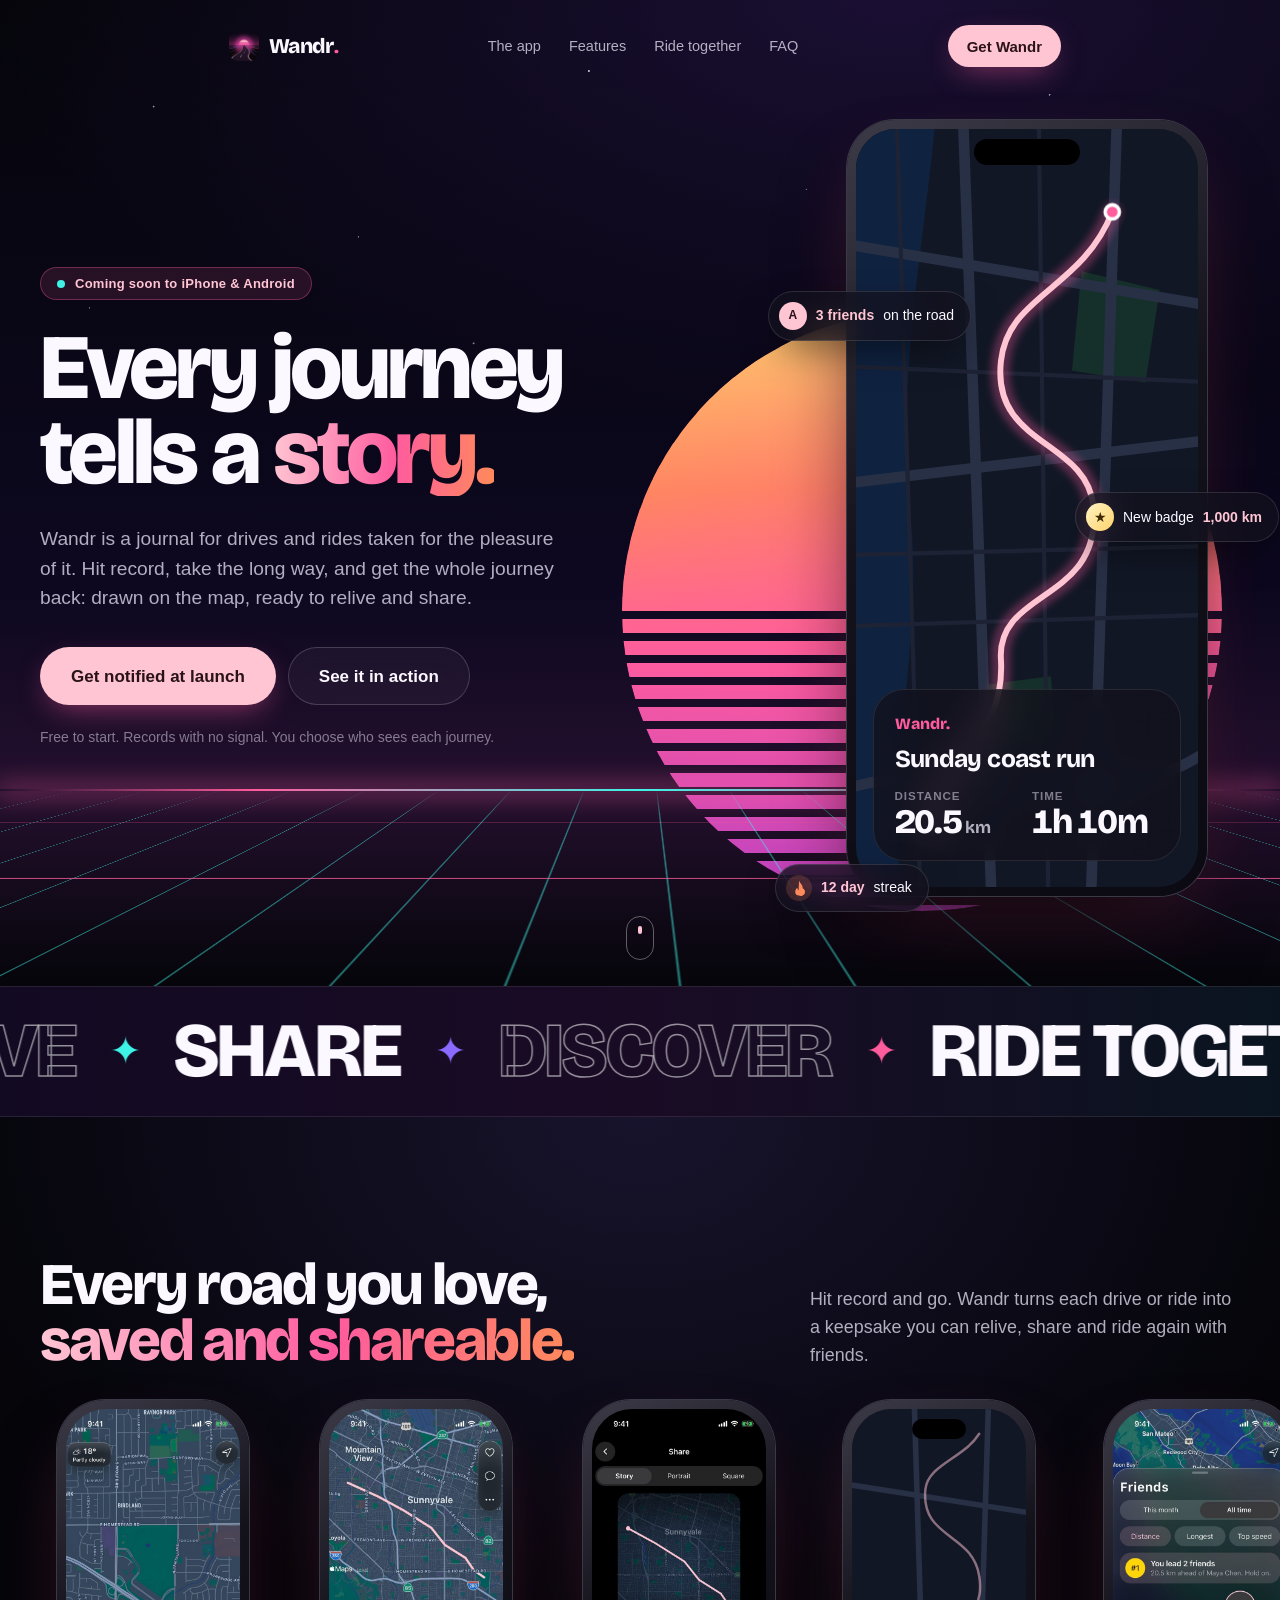
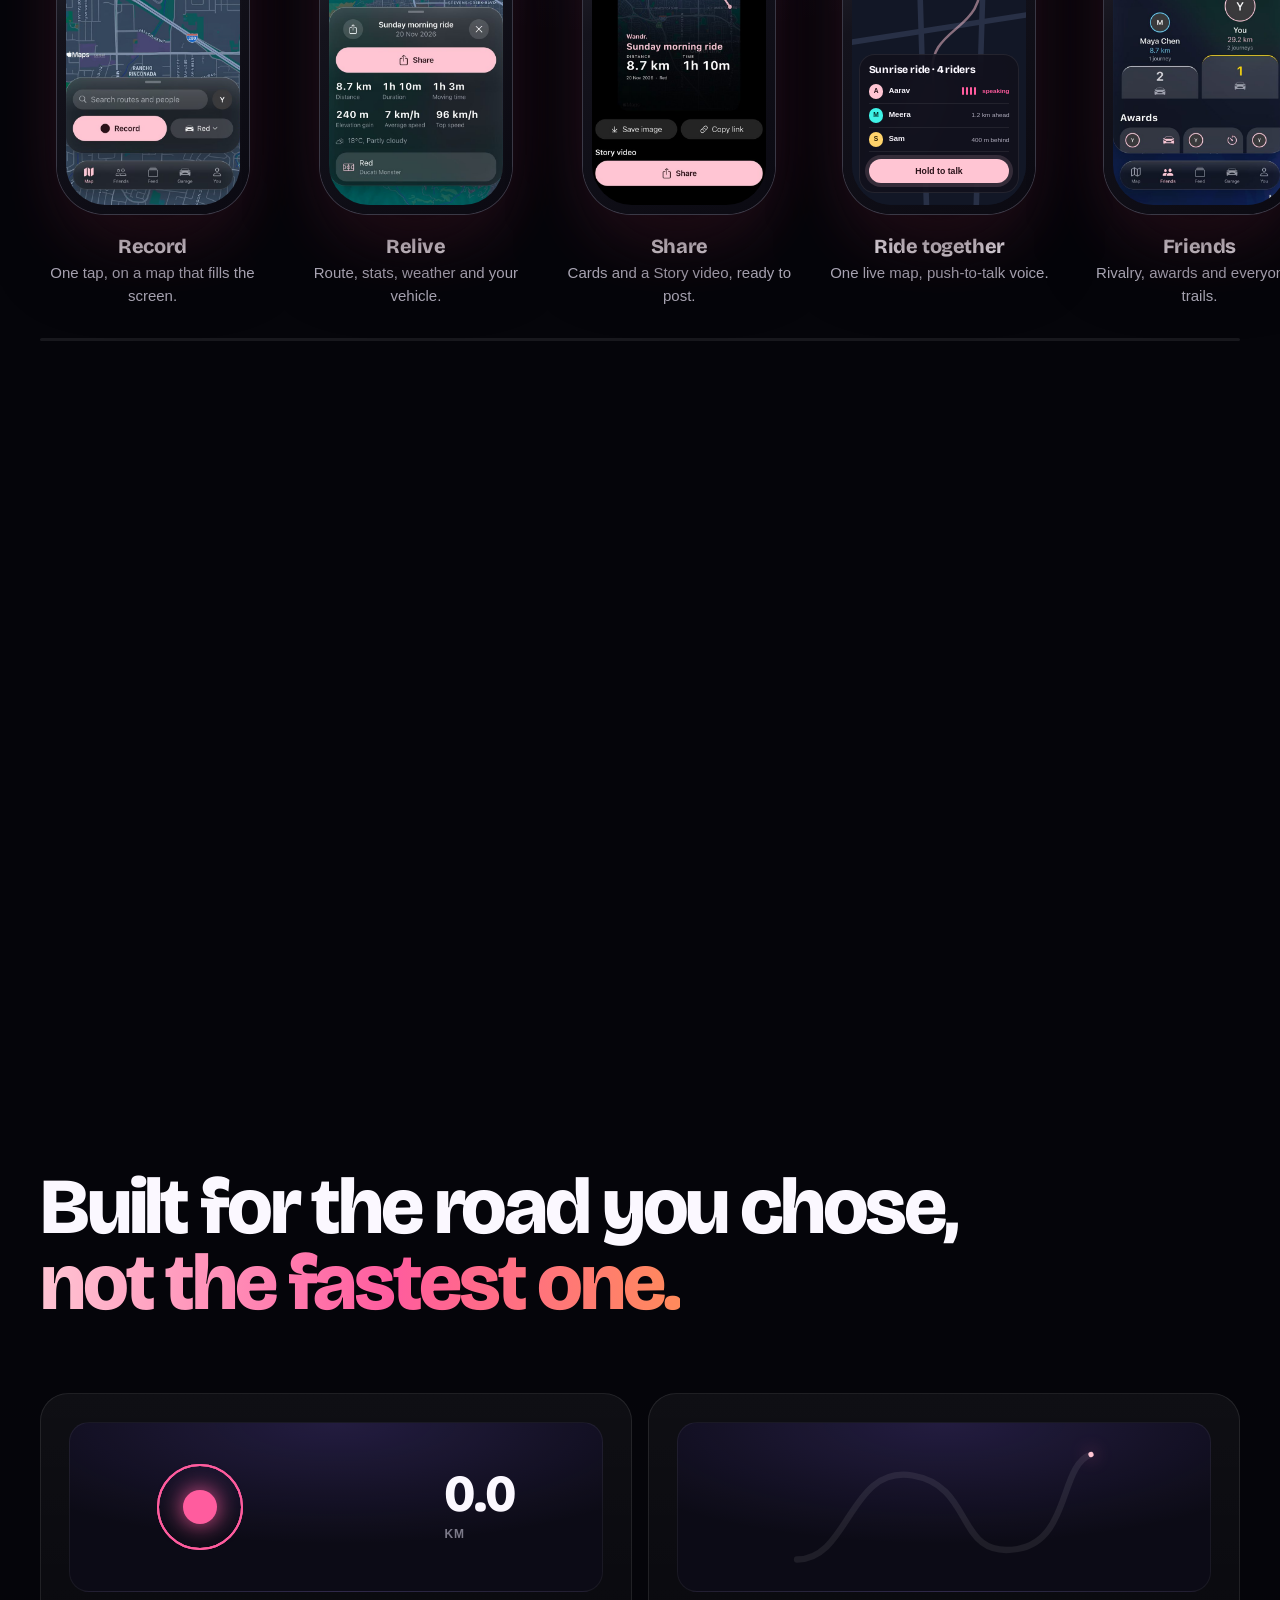
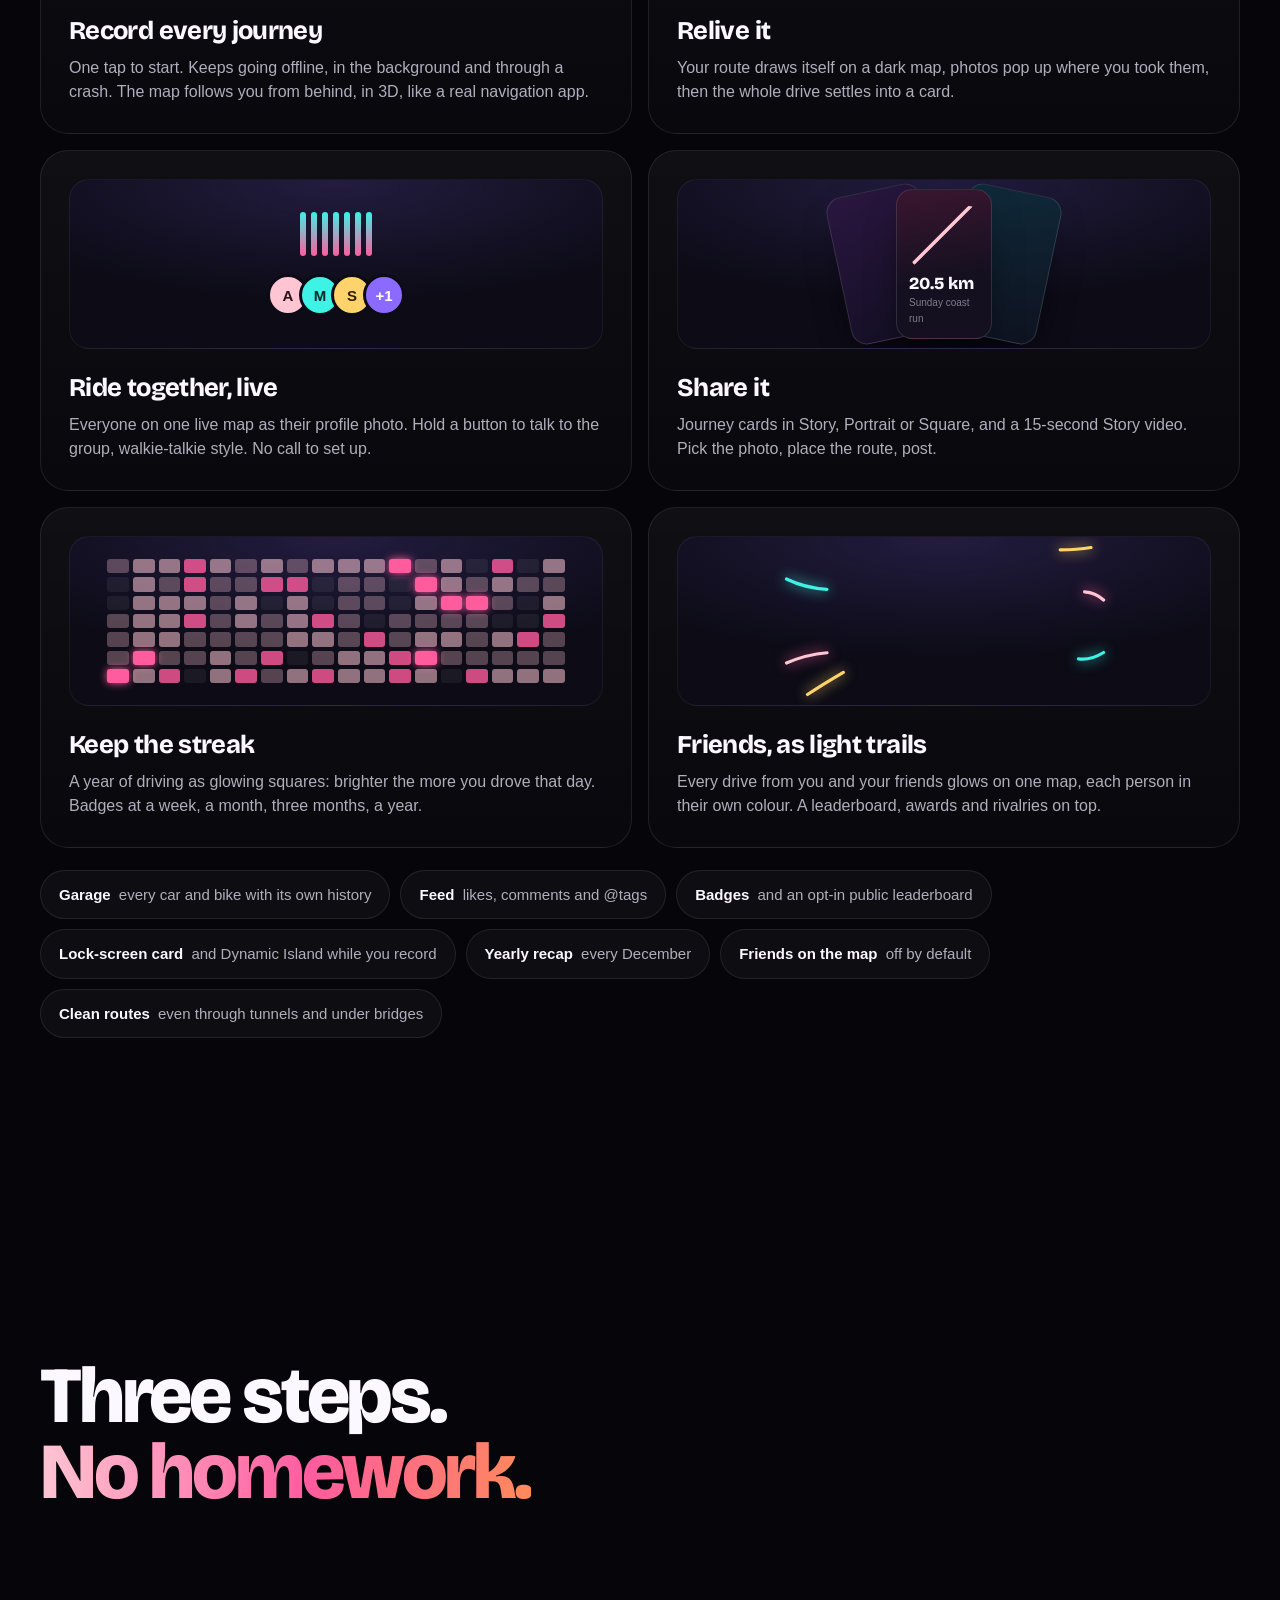
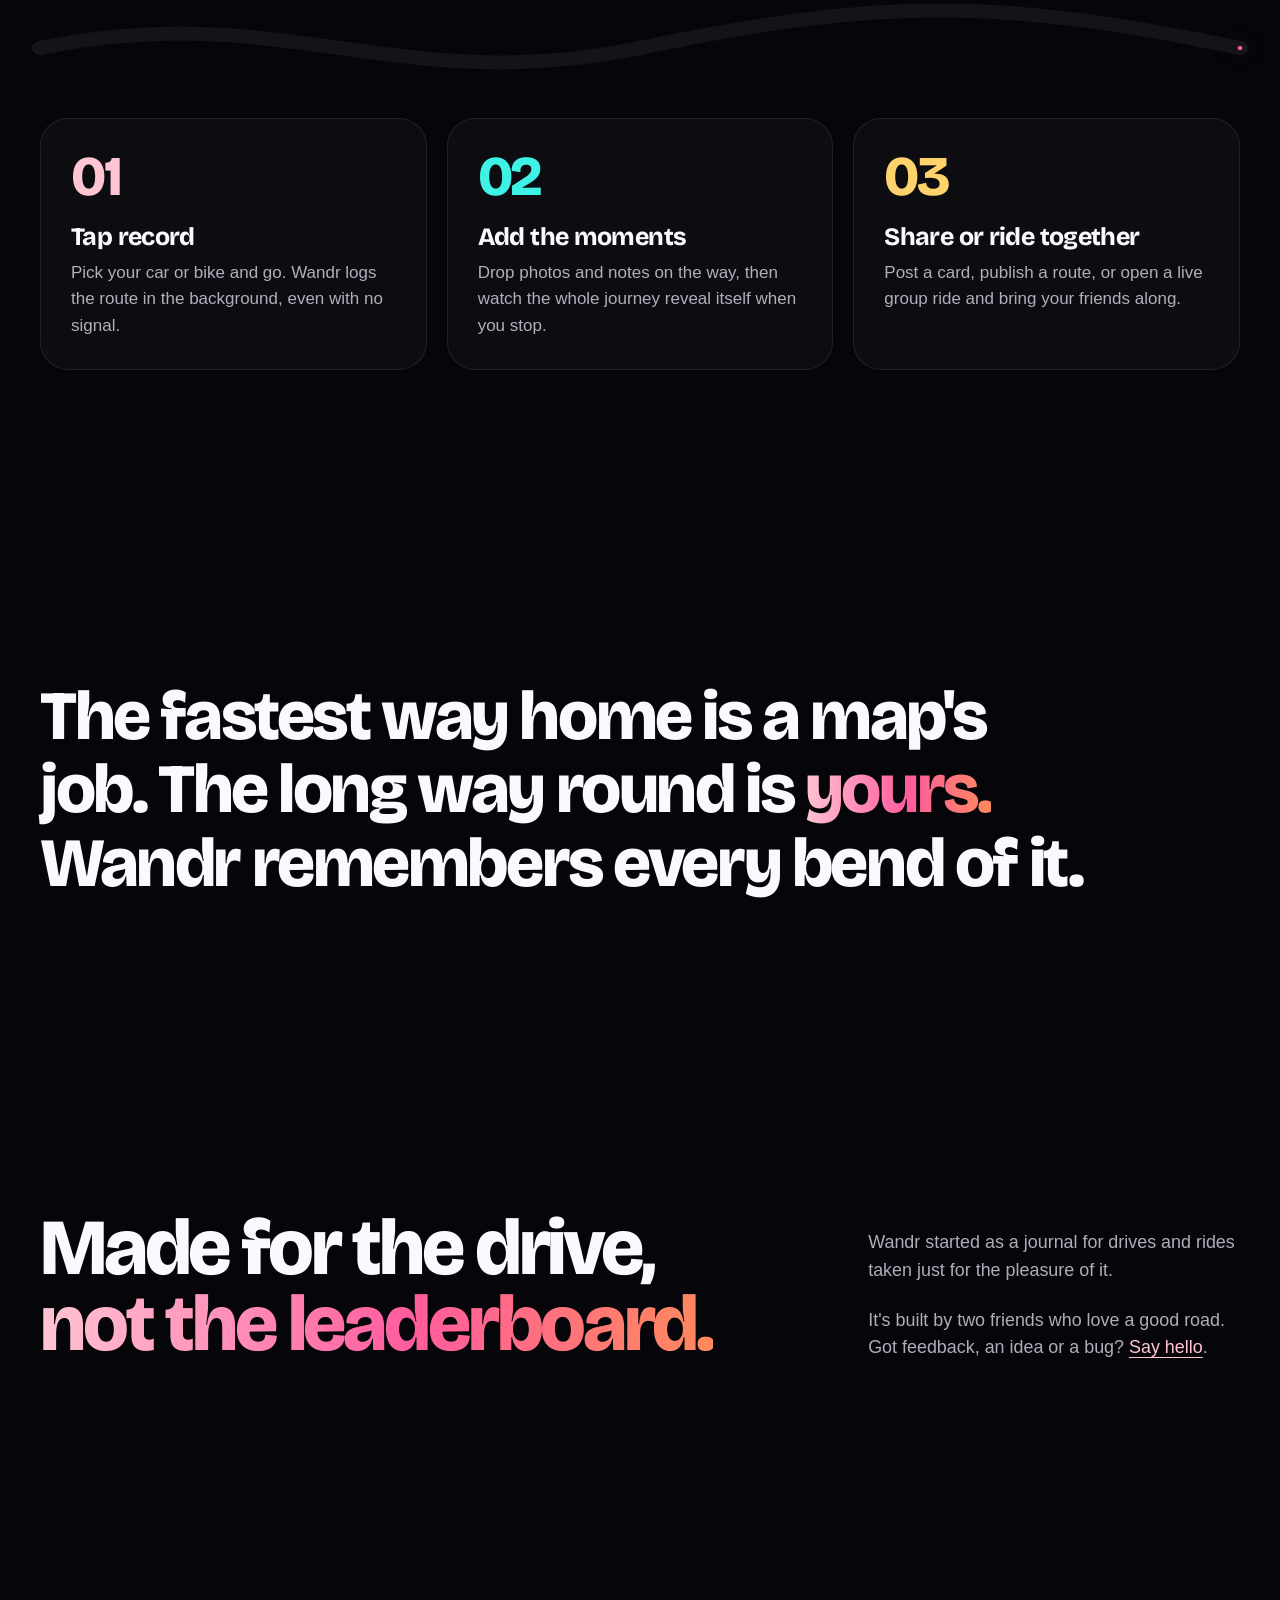
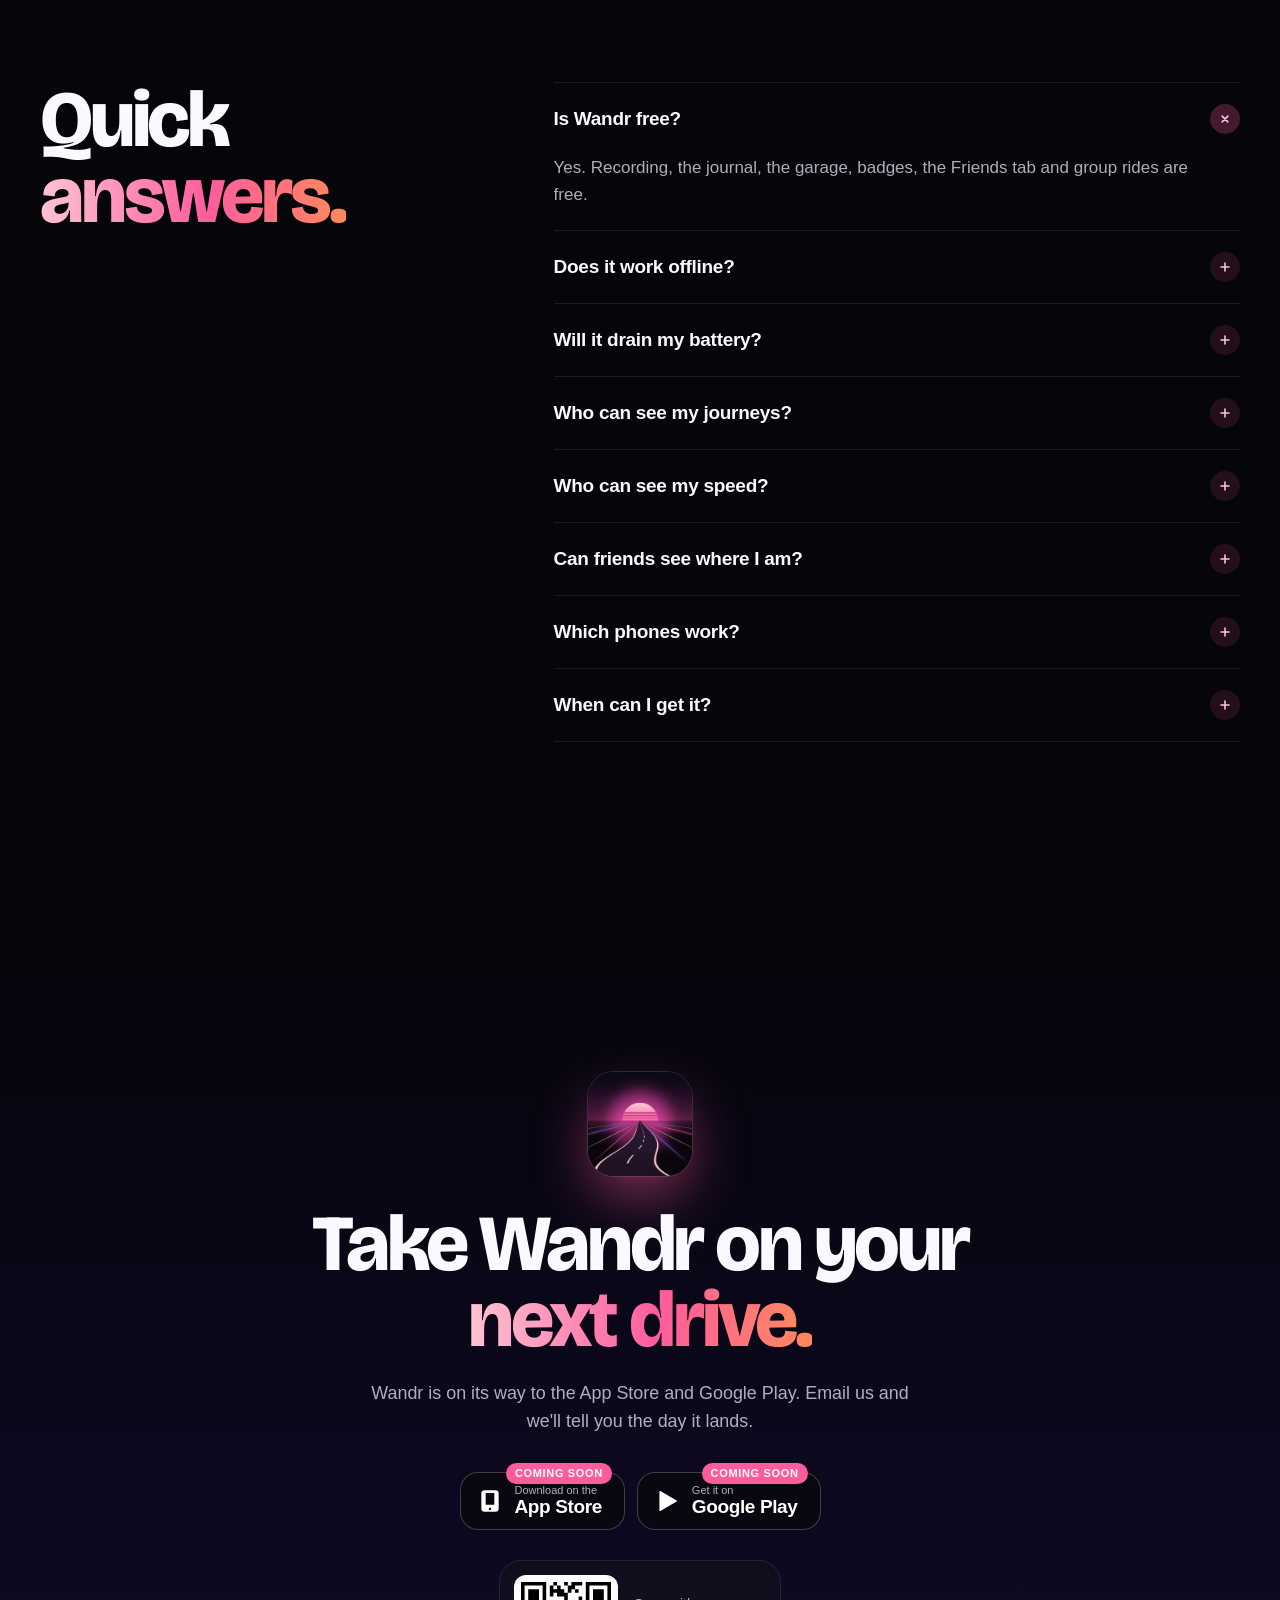
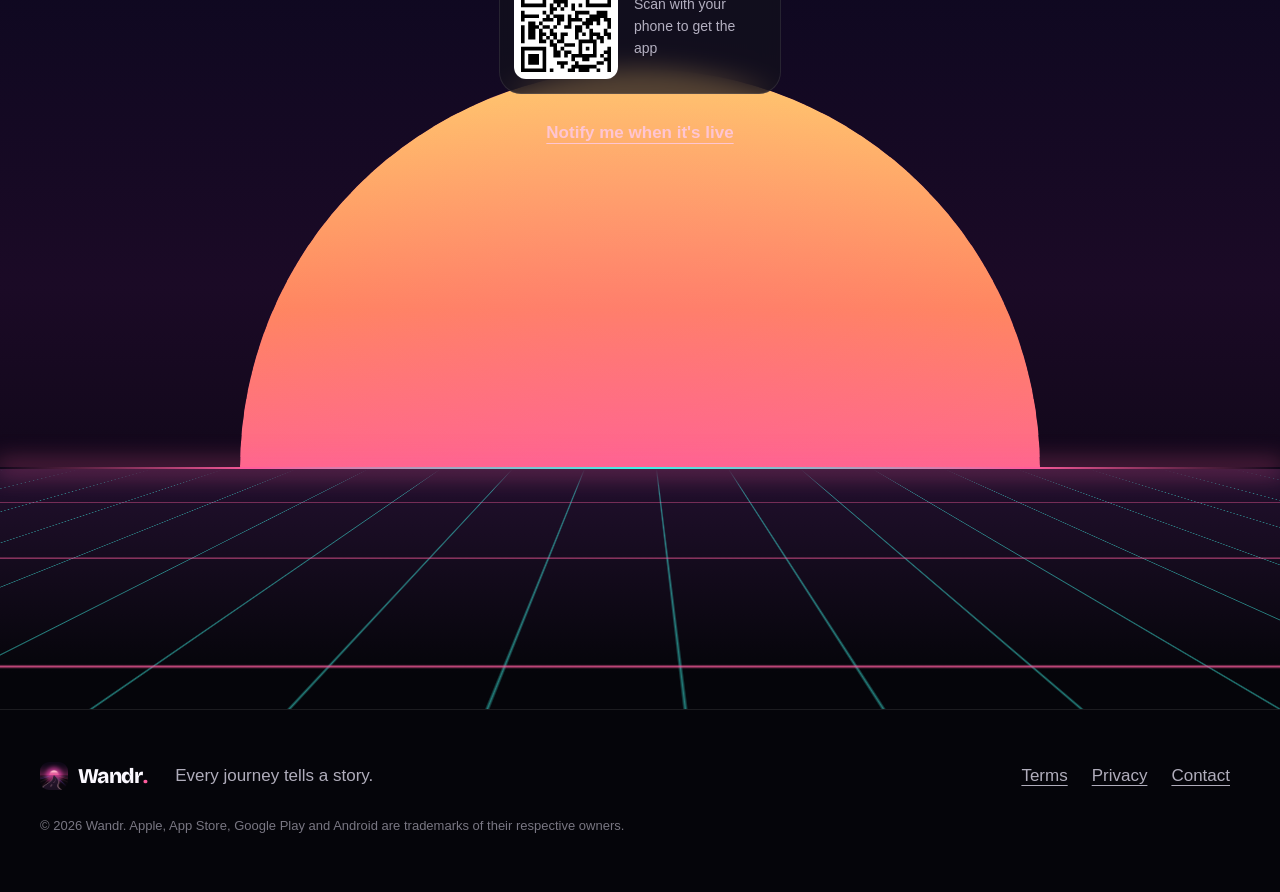
==== commit 4140d12a: "Redesign: night drive into a neon sun Loud synthwave hero with a rising striped sun and a road grid," ====
--- a/index.html
+++ b/index.html
@@ -4,8 +4,8 @@
 <meta charset="utf-8">
 <meta name="viewport" content="width=device-width, initial-scale=1, viewport-fit=cover">
 <title>Wandr: every journey tells a story</title>
-<meta name="description" content="Wandr is a journal for drives and rides taken for the pleasure of it. Record a journey, relive it, share it, discover great roads and ride together on a live map with a walkie-talkie.">
-<meta name="theme-color" content="#000000">
+<meta name="description" content="Wandr is a journal for drives and rides taken for the pleasure of it. Record a journey, relive it, share it, and ride together with friends on a live map.">
+<meta name="theme-color" content="#05050a">
 <meta name="color-scheme" content="dark">
 <link rel="icon" type="image/png" sizes="32x32" href="assets/favicon-32.png">
 <link rel="apple-touch-icon" href="assets/apple-touch-icon.png">
@@ -13,47 +13,20 @@
 <meta property="og:type" content="website">
 <meta property="og:site_name" content="Wandr">
 <meta property="og:title" content="Wandr: every journey tells a story">
-<meta property="og:description" content="Record drives and rides, relive them, share them, and ride together on a live map with push-to-talk voice.">
+<meta property="og:description" content="Record drives and rides, relive them, share them, and ride together on a live map.">
 <meta property="og:url" content="https://theaaryanprakash.github.io/wandr-site/">
 <meta property="og:image" content="https://theaaryanprakash.github.io/wandr-site/assets/og-image.png">
-<meta property="og:image:width" content="1200">
-<meta property="og:image:height" content="630">
 <meta name="twitter:card" content="summary_large_image">
-<meta name="twitter:title" content="Wandr: every journey tells a story">
-<meta name="twitter:description" content="Record drives and rides, relive them, share them, and ride together on a live map.">
-<meta name="twitter:image" content="https://theaaryanprakash.github.io/wandr-site/assets/og-image.png">
-<link rel="stylesheet" href="styles.css">
+<link rel="preconnect" href="https://fonts.googleapis.com">
+<link rel="preconnect" href="https://fonts.gstatic.com" crossorigin>
+<link href="https://fonts.googleapis.com/css2?family=Bricolage+Grotesque:opsz,wght@12..96,500..800&display=swap" rel="stylesheet">
+<link rel="stylesheet" href="site.css">
 <script type="application/ld+json">{"@context":"https://schema.org","@type":"MobileApplication","name":"Wandr","applicationCategory":"TravelApplication","operatingSystem":"iOS, Android","description":"A journal for drives and rides: record, relive, share and ride together."}</script>
 </head>
 <body>
-
-<!-- Shared SVG art: the map used inside every phone mockup -->
-<svg width="0" height="0" style="position:absolute" aria-hidden="true" focusable="false">
-  <defs>
-    <symbol id="map" viewBox="0 0 300 600" preserveAspectRatio="xMidYMid slice">
-      <rect width="300" height="600" fill="#2B3140"/>
-      <g fill="none" stroke="#454C5E" stroke-linecap="round">
-        <path d="M-20 90 L320 150" stroke-width="9"/>
-        <path d="M-20 330 L320 270" stroke-width="7"/>
-        <path d="M-20 520 C80 470 200 560 320 470" stroke-width="9"/>
-        <path d="M70 -20 L110 620" stroke-width="7"/>
-        <path d="M215 -20 L190 620" stroke-width="9"/>
-        <path d="M-20 200 L320 215" stroke-width="3"/>
-        <path d="M-20 420 L320 410" stroke-width="3"/>
-        <path d="M150 -20 L160 620" stroke-width="3"/>
-      </g>
-      <path d="M232 300 L300 330 L300 380 L248 372 Z" fill="#26453a" opacity=".7"/>
-      <path d="M-10 230 L60 238 L52 300 L-10 296 Z" fill="#26453a" opacity=".6"/>
-    </symbol>
-    <symbol id="route" viewBox="0 0 300 600">
-      <path d="M40 560 C60 470 150 500 140 410 C130 330 230 350 215 260 C205 190 120 200 128 120 C132 80 190 70 215 40" fill="none" stroke="#FFC5D3" stroke-width="5" stroke-linecap="round" stroke-linejoin="round"/>
-    </symbol>
-  </defs>
-</svg>
-
 <a class="skip" href="#main">Skip to content</a>
 
-<!-- Top banner: shown to mobile visitors until dismissed -->
+<!-- Top banner: mobile visitors, until dismissed (script.js) -->
 <div class="appbar" id="appbar" hidden>
   <img src="assets/wandr-mark.png" width="40" height="40" alt="">
   <div class="appbar-text"><strong>Wandr</strong><span data-appbar-sub>Every journey tells a story</span></div>
@@ -61,232 +34,265 @@
   <button class="appbar-x" type="button" aria-label="Dismiss app banner" id="appbarX">&times;</button>
 </div>
 
-<header class="nav-wrap">
-  <nav class="nav glass" aria-label="Main">
+<header class="nav-wrap" id="nav">
+  <nav class="nav" aria-label="Main">
     <a class="brand" href="#top" aria-label="Wandr home">
-      <img src="assets/wandr-mark.png" width="28" height="28" alt="">
-      <span>Wandr<b class="dot-end">.</b></span>
+      <img src="assets/wandr-mark.png" width="30" height="30" alt="">
+      <span>Wandr<b>.</b></span>
     </a>
     <ul class="nav-links">
+      <li><a href="#app">The app</a></li>
       <li><a href="#features">Features</a></li>
-      <li><a href="#screens">Screens</a></li>
       <li><a href="#ride">Ride together</a></li>
-      <li><a href="#how">How it works</a></li>
       <li><a href="#faq">FAQ</a></li>
     </ul>
-    <a class="btn btn-sm" href="#download">Download</a>
+    <a class="btn btn-sm" href="#download">Get Wandr</a>
   </nav>
 </header>
 
 <main id="main">
 
-<!-- ───────── HERO ───────── -->
+<!-- ════════════ HERO: a night drive into the neon sun ════════════ -->
 <section class="hero" id="top">
-  <div class="sun" aria-hidden="true"></div>
+  <div class="sky" aria-hidden="true">
+    <div class="stars"></div>
+    <div class="sun"><i></i></div>
+    <div class="horizon"></div>
+    <div class="grid"><div class="grid-plane"></div></div>
+  </div>
+
   <div class="wrap hero-grid">
     <div class="hero-copy">
-      <p class="pill reveal"><span class="dot"></span> Coming soon to iPhone &amp; Android</p>
-      <h1 class="reveal">Every journey<br>tells a <em>story.</em></h1>
-      <p class="lede reveal">Wandr is a journal for drives and rides taken for the pleasure of it. Record a journey, relive it, share it, and ride together with friends on a live map.</p>
-      <div class="reveal"><div class="dl" data-download></div></div>
-      <p class="fine reveal">Free to start. Works offline. You choose who sees each journey.</p>
-    </div>
-    <div class="hero-phone reveal">
-      <div class="phone phone-lg float"><div class="screen"><img src="assets/shots/share.jpg" width="300" height="652" alt="A Wandr journey card ready to share"></div></div>
-      <div class="chip glass chip-a"><b>3</b> friends on the road</div>
-      <div class="chip glass chip-b">New badge · <b>1,000 km</b></div>
-    </div>
-  </div>
-</section>
-
-<div class="marquee" aria-hidden="true">
-  <div class="track">
-    <span>Record</span><i>✦</i><span>Relive</span><i>✦</i><span>Share</span><i>✦</i><span>Discover</span><i>✦</i><span>Ride together</span><i>✦</i>
-    <span>Record</span><i>✦</i><span>Relive</span><i>✦</i><span>Share</span><i>✦</i><span>Discover</span><i>✦</i><span>Ride together</span><i>✦</i>
+      <p class="pill" data-in><span class="live-dot"></span> Coming soon to iPhone &amp; Android</p>
+      <h1 class="hero-title" aria-label="Every journey tells a story.">
+        <span class="line"><span data-word>Every</span> <span data-word>journey</span></span>
+        <span class="line"><span data-word>tells</span> <span data-word>a</span> <span data-word class="hot">story.</span></span>
+      </h1>
+      <p class="lede" data-in>Wandr is a journal for drives and rides taken for the pleasure of it. Hit record, take the long way, and get the whole journey back: drawn on the map, ready to relive and share.</p>
+      <div class="hero-actions" data-in>
+        <a class="btn btn-lg btn-shine" href="#download">Get notified at launch</a>
+        <a class="btn btn-lg btn-ghost" href="#app">See it in action</a>
+      </div>
+      <p class="fine" data-in>Free to start. Records with no signal. You choose who sees each journey.</p>
+    </div>
+
+    <div class="hero-stage" data-parallax>
+      <div class="device device-hero" role="img" aria-label="A finished drive in Wandr: the route draws itself on the map and the journey card rises with 20.5 km in 1 hour 10 minutes">
+        <div class="screen">
+          <svg class="map" viewBox="0 0 300 640" preserveAspectRatio="xMidYMid slice" aria-hidden="true">
+            <rect width="300" height="640" fill="#121726"/>
+            <path class="m-water" d="M0 0 H72 C60 120 40 210 52 330 C62 440 30 540 44 640 H0 Z"/>
+            <path class="m-park" d="M196 120 L262 136 L250 214 L188 204 Z"/>
+            <path class="m-park" d="M110 470 L170 462 L176 520 L118 528 Z"/>
+            <g class="m-roads"><path d="M-10 96 L310 150"/><path d="M-10 300 L310 262"/><path d="M-10 560 C90 520 200 600 310 520"/><path d="M96 -10 L120 650"/><path d="M226 -10 L204 650"/></g>
+            <g class="m-streets"><path d="M-10 200 L310 214"/><path d="M-10 420 L310 410"/><path d="M160 -10 L168 650"/><path d="M-10 360 L310 352"/><path d="M40 -10 L60 650"/></g>
+            <path class="m-glow" pathLength="1" d="M70 590 C76 520 132 520 128 448 C124 388 214 400 206 318 C200 262 120 268 128 196 C134 140 196 136 222 70"/>
+            <path class="m-route" pathLength="1" d="M70 590 C76 520 132 520 128 448 C124 388 214 400 206 318 C200 262 120 268 128 196 C134 140 196 136 222 70"/>
+            <circle class="m-start" cx="70" cy="590" r="5"/>
+            <circle class="m-end" cx="222" cy="70" r="6"/>
+          </svg>
+          <div class="island"></div>
+          <div class="journey-card">
+            <span class="jc-mark">Wandr.</span>
+            <strong class="jc-title">Sunday coast run</strong>
+            <div class="jc-stats">
+              <span><small>Distance</small><b data-count="20.5" data-dec="1">20.5</b><em>km</em></span>
+              <span><small>Time</small><b>1h 10m</b></span>
+            </div>
+          </div>
+        </div>
+      </div>
+      <div class="float-chip chip-a"><span class="av av-pink">A</span><b>3 friends</b> on the road</div>
+      <div class="float-chip chip-b"><span class="medal">★</span>New badge <b class="cyan">1,000 km</b></div>
+      <div class="float-chip chip-c"><svg class="flame" viewBox="0 0 24 24" aria-hidden="true"><path d="M12 2c1 3.5 5 5.6 5 10.2A5 5 0 0 1 12 22a5 5 0 0 1-5-5c0-2.4 1.3-3.9 2.6-5.2.3 1.6 1 2.6 2.1 3.2-.5-3.4.4-6.6.3-13Z"/></svg><b>12 day</b> streak</div>
+    </div>
+  </div>
+
+  <a class="scroll-cue" href="#app" aria-label="Scroll to the app"><span></span></a>
+</section>
+
+<!-- ════════════ BAND ════════════ -->
+<div class="band" aria-hidden="true">
+  <div class="band-track" data-band>
+    <span>Record</span><i>✦</i><span class="o">Relive</span><i>✦</i><span>Share</span><i>✦</i><span class="o">Discover</span><i>✦</i><span>Ride together</span><i>✦</i>
+    <span>Record</span><i>✦</i><span class="o">Relive</span><i>✦</i><span>Share</span><i>✦</i><span class="o">Discover</span><i>✦</i><span>Ride together</span><i>✦</i>
   </div>
 </div>
 
-<!-- ───────── FEATURES ───────── -->
-<section class="section" id="features">
-  <div class="wrap">
-    <p class="eyebrow">What it does</p>
-    <h2 class="reveal">Built for the road you chose,<br>not the fastest one.</h2>
-
-    <div class="bento">
-      <article class="card c-wide reveal">
-        <span class="ico">●</span>
-        <h3>Record every journey</h3>
-        <p>One tap to start. Wandr keeps recording offline, in the background, and even through a crash. Add photos, notes, mood and weather as you go.</p>
-      </article>
-      <article class="card reveal">
-        <span class="ico">↺</span>
-        <h3>Relive it</h3>
-        <p>Watch your route draw itself on an animated reveal, with photos and notes in your journal.</p>
-      </article>
-      <article class="card c-wide c-ride reveal">
-        <span class="ico">◉</span>
-        <h3>Ride together, live</h3>
-        <p>Start a group ride and see every rider as their profile photo on one live map. Hold a button to talk, walkie-talkie style, with no call to set up.</p>
-      </article>
-      <article class="card reveal">
-        <span class="ico">↗</span>
-        <h3>Share it</h3>
-        <p>Beautiful journey cards and a 15-second Story video. Pick your cover photo, then save to your gallery.</p>
-      </article>
-      <article class="card reveal">
-        <span class="ico">◎</span>
-        <h3>Discover great roads</h3>
-        <p>Browse routes people have published, save them, and follow one as a line on the map.</p>
-      </article>
-      <article class="card reveal">
-        <span class="ico">☻</span>
-        <h3>Friends tab</h3>
-        <p>Every drive from you and your friends on one heatmap, with a friendly leaderboard, awards and group rides.</p>
-      </article>
-      <article class="card reveal">
-        <span class="ico">⚙</span>
-        <h3>Garage</h3>
-        <p>Every car and motorcycle you own, each with its own history of journeys.</p>
-      </article>
-      <article class="card reveal">
-        <span class="ico">☷</span>
-        <h3>Feed and comments</h3>
-        <p>Journeys, badges and new routes from people you follow and nearby. Like, comment and reply with an @tag.</p>
-      </article>
-      <article class="card reveal">
-        <span class="ico">★</span>
-        <h3>Badges and leaderboards</h3>
-        <p>Earn badges for distance, journeys and streaks. Opt in to the public leaderboard, ranked by distance.</p>
-      </article>
-      <article class="card reveal">
-        <span class="ico">▣</span>
-        <h3>Lock-screen card</h3>
-        <p>While you record, see distance and time on your lock screen and in the Dynamic Island, and pause without unlocking.</p>
-      </article>
-      <article class="card c-wide reveal">
-        <span class="ico">✦</span>
-        <h3>Your yearly recap</h3>
-        <p>Every December, a story-style look back: total distance, longest journey, favourite vehicle, new places and the people you rode with.</p>
-      </article>
-      <article class="card reveal">
-        <span class="ico">⌖</span>
-        <h3>Friends on the map</h3>
-        <p>Opt in to show your pin to friends while you ride. Off by default, and you can hide from anyone.</p>
-      </article>
-    </div>
-  </div>
-</section>
-
-<!-- ───────── SCREENS ───────── -->
-<section class="section screens" id="screens">
-  <div class="wrap">
-    <p class="eyebrow">The app</p>
-    <h2 class="reveal">Every road you love,<br>saved and shareable.</h2>
-    <p class="sub reveal">Hit record and go. Wandr turns each drive or ride into a keepsake you can relive, share, and ride again with friends.</p>
-  </div>
-  <div class="rail" role="list" aria-label="App screens">
-
-    <figure class="shot" role="listitem">
-      <div class="phone"><div class="screen"><img src="assets/shots/map.jpg" width="300" height="652" loading="lazy" alt="Wandr map screen with the Record button"></div></div>
-      <figcaption><b>Record</b>One tap, on a map that fills the screen.</figcaption>
-    </figure>
-    <figure class="shot" role="listitem">
-      <div class="phone"><div class="screen"><img src="assets/shots/journey.jpg" width="300" height="652" loading="lazy" alt="A finished journey with route and stats"></div></div>
-      <figcaption><b>Relive</b>Route, stats, weather and your vehicle.</figcaption>
-    </figure>
-    <figure class="shot" role="listitem">
-      <div class="phone"><div class="screen"><img src="assets/shots/share.jpg" width="300" height="652" loading="lazy" alt="Share screen with a journey card"></div></div>
-      <figcaption><b>Share</b>Cards and a Story video, ready to post.</figcaption>
-    </figure>
-    <figure class="shot" role="listitem" id="ride">
-      <div class="phone"><div class="screen">
-        <svg class="map"><use href="#map"/></svg><svg class="map route faint"><use href="#route"/></svg>
-        <span class="rider r1">A</span><span class="rider r2">M</span><span class="rider r3">S</span>
-        <div class="status"><span>9:41</span><span class="rec live"><i></i> LIVE</span></div>
-        <div class="sheet glass tall">
-          <div class="grab"></div>
+<!-- ════════════ THE APP: pinned, scroll moves the phones sideways ════════════ -->
+<section class="gallery" id="app">
+  <div class="gallery-pin">
+    <div class="wrap gallery-head">
+      <h2 data-reveal>Every road you love, <br><span class="hot">saved and shareable.</span></h2>
+      <p class="sub" data-reveal>Hit record and go. Wandr turns each drive or ride into a keepsake you can relive, share and ride again with friends.</p>
+    </div>
+    <div class="gallery-track" data-track>
+      <figure class="shot"><div class="device"><div class="screen"><img src="assets/shots/map.jpg" width="300" height="652" alt="Wandr map with the Record button"></div></div><figcaption><b>Record</b>One tap, on a map that fills the screen.</figcaption></figure>
+      <figure class="shot"><div class="device"><div class="screen"><img src="assets/shots/journey.jpg" width="300" height="652" alt="A finished journey with route and stats"></div></div><figcaption><b>Relive</b>Route, stats, weather and your vehicle.</figcaption></figure>
+      <figure class="shot"><div class="device"><div class="screen"><img src="assets/shots/share.jpg" width="300" height="652" alt="Share screen with a journey card"></div></div><figcaption><b>Share</b>Cards and a Story video, ready to post.</figcaption></figure>
+      <figure class="shot" id="ride-shot"><div class="device"><div class="screen ride-screen">
+        <svg class="map" viewBox="0 0 300 640" preserveAspectRatio="xMidYMid slice" aria-hidden="true">
+          <rect width="300" height="640" fill="#121726"/>
+          <g class="m-roads"><path d="M-10 120 L310 170"/><path d="M-10 380 L310 330"/><path d="M110 -10 L130 650"/><path d="M230 -10 L210 650"/></g>
+          <path class="m-route soft" d="M60 600 C80 500 150 520 140 430 C130 350 230 360 215 270 C205 200 120 210 128 130 C132 90 190 80 215 40"/>
+        </svg>
+        <span class="rider r1" style="offset-path:path('M60 600 C80 500 150 520 140 430 C130 350 230 360 215 270 C205 200 120 210 128 130 C132 90 190 80 215 40')">A</span>
+        <span class="rider r2" style="offset-path:path('M60 600 C80 500 150 520 140 430 C130 350 230 360 215 270 C205 200 120 210 128 130 C132 90 190 80 215 40')">M</span>
+        <span class="rider r3" style="offset-path:path('M60 600 C80 500 150 520 140 430 C130 350 230 360 215 270 C205 200 120 210 128 130 C132 90 190 80 215 40')">S</span>
+        <div class="island"></div>
+        <div class="ride-sheet">
           <div class="ttl">Sunrise ride · 4 riders</div>
           <ul class="riders">
-            <li><span class="av r1">A</span>Aarav<em class="speaking">speaking</em></li>
-            <li><span class="av r2">M</span>Meera<em>1.2 km ahead</em></li>
-            <li><span class="av r3">S</span>Sam<em>400 m behind</em></li>
+            <li><span class="av av-pink">A</span>Aarav<em class="speaking"><i></i><i></i><i></i><i></i> speaking</em></li>
+            <li><span class="av av-cyan">M</span>Meera<em>1.2 km ahead</em></li>
+            <li><span class="av av-gold">S</span>Sam<em>400 m behind</em></li>
           </ul>
           <span class="ptt">Hold to talk</span>
         </div>
-      </div></div>
-      <figcaption><b>Ride together</b>Live map with push-to-talk voice (concept).</figcaption>
-    </figure>
-    <figure class="shot" role="listitem">
-      <div class="phone"><div class="screen"><img src="assets/shots/friends.jpg" width="300" height="652" loading="lazy" alt="Friends tab with leaderboard"></div></div>
-      <figcaption><b>Friends</b>Rivalry, awards and a shared heatmap.</figcaption>
-    </figure>
-    <figure class="shot" role="listitem">
-      <div class="phone"><div class="screen"><img src="assets/shots/feed.jpg" width="300" height="652" loading="lazy" alt="Following feed"></div></div>
-      <figcaption><b>Feed</b>Journeys from people you follow.</figcaption>
-    </figure>
-    <figure class="shot" role="listitem">
-      <div class="phone"><div class="screen"><img src="assets/shots/garage.jpg" width="300" height="652" loading="lazy" alt="Garage screen with two vehicles"></div></div>
-      <figcaption><b>Garage</b>Every car and bike, with its own history.</figcaption>
-    </figure>
-
-  </div>
-  <p class="wrap fine center">Screens from the app running on demo data. The group ride screen is a design concept.</p>
-</section>
-
-<!-- ───────── HOW ───────── -->
-<section class="section" id="how">
+      </div></div><figcaption><b>Ride together</b>One live map, push-to-talk voice.</figcaption></figure>
+      <figure class="shot"><div class="device"><div class="screen"><img src="assets/shots/friends.jpg" width="300" height="652" alt="Friends tab with leaderboard"></div></div><figcaption><b>Friends</b>Rivalry, awards and everyone's trails.</figcaption></figure>
+      <figure class="shot"><div class="device"><div class="screen"><img src="assets/shots/feed.jpg" width="300" height="652" alt="Following feed"></div></div><figcaption><b>Feed</b>Journeys from people you follow.</figcaption></figure>
+      <figure class="shot"><div class="device"><div class="screen"><img src="assets/shots/garage.jpg" width="300" height="652" alt="Garage with two vehicles"></div></div><figcaption><b>Garage</b>Every car and bike, with its own history.</figcaption></figure>
+    </div>
+    <div class="wrap gallery-progress" aria-hidden="true"><span data-progress></span></div>
+  </div>
+</section>
+
+<!-- ════════════ FEATURES: live tiles ════════════ -->
+<section class="section features" id="features">
   <div class="wrap">
-    <p class="eyebrow">How it works</p>
-    <h2 class="reveal">Three steps. No homework.</h2>
-    <ol class="steps">
-      <li class="reveal"><span class="n">01</span><h3>Tap record</h3><p>Pick your car or bike and go. Wandr logs the route in the background, even with no signal.</p></li>
-      <li class="reveal"><span class="n">02</span><h3>Add the moments</h3><p>Drop photos and notes on the way, then see the whole journey rendered as a keepsake when you stop.</p></li>
-      <li class="reveal"><span class="n">03</span><h3>Share or ride together</h3><p>Post a journey card, publish a route, or open a live group ride and bring your friends along.</p></li>
-    </ol>
-  </div>
-</section>
-
-<!-- ───────── MAKER ───────── -->
-<section class="section maker" id="maker">
+    <h2 data-reveal>Built for the road you chose, <br><span class="hot">not the fastest one.</span></h2>
+
+    <div class="tiles">
+      <article class="tile t-record" data-rise>
+        <div class="tile-visual rec-visual" aria-hidden="true">
+          <div class="rec-ring"><span></span></div>
+          <div class="rec-readout"><b data-ticker>0.0</b><small>km</small></div>
+        </div>
+        <h3>Record every journey</h3>
+        <p>One tap to start. Keeps going offline, in the background and through a crash. The map follows you from behind, in 3D, like a real navigation app.</p>
+      </article>
+
+      <article class="tile t-relive" data-rise>
+        <div class="tile-visual" aria-hidden="true">
+          <svg viewBox="0 0 320 160" class="relive-svg">
+            <path class="relive-ghost" d="M20 130 C70 130 70 40 130 50 C190 60 170 130 230 120 C280 112 270 40 300 30"/>
+            <path class="relive-line" pathLength="1" d="M20 130 C70 130 70 40 130 50 C190 60 170 130 230 120 C280 112 270 40 300 30"/>
+          </svg>
+        </div>
+        <h3>Relive it</h3>
+        <p>Your route draws itself on a dark map, photos pop up where you took them, then the whole drive settles into a card.</p>
+      </article>
+
+      <article class="tile t-ride" data-rise id="ride">
+        <div class="tile-visual ride-visual" aria-hidden="true">
+          <span class="wave"><i></i><i></i><i></i><i></i><i></i><i></i><i></i></span>
+          <div class="ride-avs"><span class="av av-pink">A</span><span class="av av-cyan">M</span><span class="av av-gold">S</span><span class="av av-violet">+1</span></div>
+        </div>
+        <h3>Ride together, live</h3>
+        <p>Everyone on one live map as their profile photo. Hold a button to talk to the group, walkie-talkie style. No call to set up.</p>
+      </article>
+
+      <article class="tile t-share" data-rise>
+        <div class="tile-visual share-visual" aria-hidden="true">
+          <div class="mini-card c1"></div><div class="mini-card c2"></div><div class="mini-card c3"><b>20.5 km</b><small>Sunday coast run</small></div>
+        </div>
+        <h3>Share it</h3>
+        <p>Journey cards in Story, Portrait or Square, and a 15-second Story video. Pick the photo, place the route, post.</p>
+      </article>
+
+      <article class="tile t-streak" data-rise>
+        <div class="tile-visual streak-visual" aria-hidden="true"><div class="streak-grid" data-streak></div></div>
+        <h3>Keep the streak</h3>
+        <p>A year of driving as glowing squares: brighter the more you drove that day. Badges at a week, a month, three months, a year.</p>
+      </article>
+
+      <article class="tile t-trails" data-rise>
+        <div class="tile-visual" aria-hidden="true">
+          <svg viewBox="0 0 320 160" class="trails-svg">
+            <path class="trail tp" d="M10 120 C80 90 120 140 190 100 S290 40 312 60"/>
+            <path class="trail tc" d="M10 40 C70 70 140 20 200 60 S280 130 312 110"/>
+            <path class="trail tv" d="M30 150 C90 110 150 90 160 40 S240 20 300 10"/>
+          </svg>
+        </div>
+        <h3>Friends, as light trails</h3>
+        <p>Every drive from you and your friends glows on one map, each person in their own colour. A leaderboard, awards and rivalries on top.</p>
+      </article>
+    </div>
+
+    <ul class="more" data-rise>
+      <li><b>Garage</b> every car and bike with its own history</li>
+      <li><b>Feed</b> likes, comments and @tags</li>
+      <li><b>Badges</b> and an opt-in public leaderboard</li>
+      <li><b>Lock-screen card</b> and Dynamic Island while you record</li>
+      <li><b>Yearly recap</b> every December</li>
+      <li><b>Friends on the map</b> off by default</li>
+      <li><b>Clean routes</b> even through tunnels and under bridges</li>
+    </ul>
+  </div>
+</section>
+
+<!-- ════════════ HOW: a road that draws as you scroll ════════════ -->
+<section class="section how" id="how">
+  <div class="wrap">
+    <h2 data-reveal>Three steps. <br><span class="hot">No homework.</span></h2>
+    <div class="how-road">
+      <svg class="road-svg" viewBox="0 0 1000 120" preserveAspectRatio="none" aria-hidden="true">
+        <path class="road-bg" d="M0 60 C200 10 300 110 500 60 S800 10 1000 60"/>
+        <path class="road-line" pathLength="1" data-scrub d="M0 60 C200 10 300 110 500 60 S800 10 1000 60"/>
+      </svg>
+      <ol class="steps">
+        <li data-rise><span class="n">01</span><h3>Tap record</h3><p>Pick your car or bike and go. Wandr logs the route in the background, even with no signal.</p></li>
+        <li data-rise><span class="n">02</span><h3>Add the moments</h3><p>Drop photos and notes on the way, then watch the whole journey reveal itself when you stop.</p></li>
+        <li data-rise><span class="n">03</span><h3>Share or ride together</h3><p>Post a card, publish a route, or open a live group ride and bring your friends along.</p></li>
+      </ol>
+    </div>
+  </div>
+</section>
+
+<!-- ════════════ STATEMENT ════════════ -->
+<section class="section statement">
+  <div class="wrap">
+    <p class="big-statement" data-words>The fastest way home is a map's job. The long way round is <span class="hot">yours.</span> Wandr remembers every bend of it.</p>
+  </div>
+</section>
+
+<!-- ════════════ ABOUT ════════════ -->
+<section class="section maker">
   <div class="wrap maker-grid">
-    <div>
-      <p class="eyebrow">About</p>
-      <h2 class="reveal">Made for the drive, not the leaderboard.</h2>
-    </div>
-    <div class="reveal">
-      <p class="sub" style="margin-top:0">Wandr started as a personal journal for drives and rides taken just for the pleasure of it. It rewards distance and showing up, and keeps your speed off cards, the feed and public boards.</p>
-      <p class="sub">It's built by one person who loves a good road. Got feedback, a feature idea or a bug? <a data-contact href="mailto:hello@wandr.app">Say hello</a>.</p>
-    </div>
-  </div>
-</section>
-
-<!-- ───────── FAQ ───────── -->
+    <h2 data-reveal>Made for the drive, <br><span class="hot">not the leaderboard.</span></h2>
+    <div data-rise>
+      <p class="sub">Wandr started as a journal for drives and rides taken just for the pleasure of it.</p>
+      <p class="sub">It's built by two friends who love a good road. Got feedback, an idea or a bug? <a data-contact href="mailto:hello@wandr.app">Say hello</a>.</p>
+    </div>
+  </div>
+</section>
+
+<!-- ════════════ FAQ ════════════ -->
 <section class="section" id="faq">
-  <div class="wrap">
-    <p class="eyebrow">FAQ</p>
-    <h2 class="reveal">Quick answers.</h2>
-    <div class="faq reveal">
-      <details open><summary>Is Wandr free?</summary><p>Yes. Recording, the journal, the garage, badges, the Friends tab and group rides are free.</p></details>
-      <details><summary>Does it work offline?</summary><p>Recording, the journal, the garage and saved routes all work with no signal. Journeys sync when you're back online.</p></details>
-      <details><summary>Will it drain my battery?</summary><p>Wandr is built to keep recording in the background without keeping the screen on. A phone mount and charger on long drives is still a good idea.</p></details>
-      <details><summary>Who can see my journeys?</summary><p>You choose privacy per journey, and set a default in Settings. Your home location can be kept private too.</p></details>
-      <details><summary>Who can see my speed?</summary><p>Only you, on your own journeys. It never appears on cards, the feed, profiles or the public leaderboard. Mutual friends can compare top speed on the Friends leaderboard.</p></details>
-      <details><summary>Can my friends see where I am?</summary><p>Only if you switch on Friends on the map in Settings. It is off by default, shows only while you ride, and you can hide from anyone.</p></details>
-      <details><summary>How do group rides work?</summary><p>Start a ride, invite friends, and everyone appears on one live map. Hold the talk button to speak to the group, walkie-talkie style.</p></details>
-      <details><summary>Which phones are supported?</summary><p>iPhone and Android phones. Android uses OpenStreetMap maps; iPhone uses Apple Maps.</p></details>
-      <details><summary>When can I get it?</summary><p>Wandr is coming soon to the App Store and Google Play. Email us from the download section and we will tell you the day it lands.</p></details>
-    </div>
-  </div>
-</section>
-
-<!-- ───────── DOWNLOAD ───────── -->
-<section class="section cta" id="download">
-  <div class="sun sun-b" aria-hidden="true"></div>
-  <div class="wrap center">
-    <img class="cta-icon" src="assets/wandr-mark.png" width="96" height="96" alt="Wandr app icon">
-    <h2>Take Wandr on your<br>next drive.</h2>
+  <div class="wrap faq-grid">
+    <h2 data-reveal>Quick <br><span class="hot">answers.</span></h2>
+    <div class="faq" data-rise>
+      <details open><summary>Is Wandr free?</summary><div class="ans"><p>Yes. Recording, the journal, the garage, badges, the Friends tab and group rides are free.</p></div></details>
+      <details><summary>Does it work offline?</summary><div class="ans"><p>Recording, the journal, the garage and saved routes all work with no signal. Journeys sync when you're back online.</p></div></details>
+      <details><summary>Will it drain my battery?</summary><div class="ans"><p>Wandr records in the background without keeping the screen on. A mount and a charger on long drives is still a good idea.</p></div></details>
+      <details><summary>Who can see my journeys?</summary><div class="ans"><p>You choose per journey, with a default in Settings. The start and end of a drive can be hidden too.</p></div></details>
+      <details><summary>Who can see my speed?</summary><div class="ans"><p>Only you, on your own journeys. Never on cards, the feed, profiles or the public leaderboard. Mutual friends can compare top speed on the Friends board.</p></div></details>
+      <details><summary>Can friends see where I am?</summary><div class="ans"><p>Only if you switch on Friends on the map. It's off by default, shows only while you ride, and you can hide from anyone.</p></div></details>
+      <details><summary>Which phones work?</summary><div class="ans"><p>iPhone and Android. iPhone uses Apple Maps; Android uses OpenStreetMap.</p></div></details>
+      <details><summary>When can I get it?</summary><div class="ans"><p>Soon, on the App Store and Google Play. Email us from below and we'll tell you the day it lands.</p></div></details>
+    </div>
+  </div>
+</section>
+
+<!-- ════════════ DOWNLOAD ════════════ -->
+<section class="cta" id="download">
+  <div class="sky sky-cta" aria-hidden="true"><div class="sun sun-cta"><i></i></div><div class="grid"><div class="grid-plane"></div></div></div>
+  <div class="wrap cta-inner">
+    <img class="cta-icon" src="assets/wandr-mark.png" width="104" height="104" alt="Wandr app icon">
+    <h2 data-reveal>Take Wandr on your <br><span class="hot">next drive.</span></h2>
     <p class="sub" data-cta-sub>Wandr is on its way to the App Store and Google Play. Email us and we'll tell you the day it lands.</p>
-    <div class="dl dl-center" data-download></div>
+    <div class="dl" data-download></div>
     <div class="qr-block" data-qr hidden>
       <div class="qr" id="qr" role="img" aria-label="QR code to download Wandr"></div>
       <p>Scan with your phone to get the app</p>
@@ -299,26 +305,19 @@
 
 <footer class="footer">
   <div class="wrap foot">
-    <a class="brand" href="#top"><img src="assets/wandr-mark.png" width="28" height="28" alt=""><span>Wandr</span></a>
+    <a class="brand" href="#top"><img src="assets/wandr-mark.png" width="28" height="28" alt=""><span>Wandr<b>.</b></span></a>
     <p>Every journey tells a story.</p>
-    <nav aria-label="Footer">
-      <a href="terms.html">Terms</a>
-      <a href="privacy.html">Privacy</a>
-      <a data-contact href="mailto:hello@wandr.app">Contact</a>
-    </nav>
+    <nav aria-label="Footer"><a href="terms.html">Terms</a><a href="privacy.html">Privacy</a><a data-contact href="mailto:hello@wandr.app">Contact</a></nav>
     <p class="fine">&copy; <span id="yr">2026</span> Wandr. Apple, App Store, Google Play and Android are trademarks of their respective owners.</p>
   </div>
 </footer>
 
-<!-- Sticky mobile bar -->
-<div class="stickybar" id="stickybar" hidden>
-  <a class="btn" href="#download" data-sticky-cta>Get the app</a>
-</div>
-
-<div class="toast glass" id="toast" role="status" aria-live="polite" hidden></div>
+<div class="stickybar" id="stickybar" hidden><a class="btn" href="#download" data-sticky-cta>Get the app</a></div>
+<div class="toast" id="toast" role="status" aria-live="polite" hidden></div>
 
 <script src="config.js"></script>
 <script src="vendor/qrcode.js"></script>
 <script src="script.js"></script>
+<script src="site.js"></script>
 </body>
 </html>
--- a/site.css
+++ b/site.css
@@ -0,0 +1,383 @@
+/* Wandr site. Night drive into a neon sun.
+   Colours: the app's pink (lib/core/theme/app_colors.dart) plus the neon
+   streaks of the app icon. */
+:root{
+  --bg:#05050a; --bg2:#0b0a14; --surface:#12111c; --raised:#1b1a28; --line:rgba(255,255,255,.09);
+  --text:#fbf8ff; --text2:rgba(236,232,250,.74); --text3:rgba(236,232,250,.5);
+  --pink:#FFC5D3; --hot:#FF5C9E; --cyan:#3EF2E6; --violet:#8B6BFF; --gold:#FFD36B; --orange:#FF8A5B;
+  --on-pink:#2A1219;
+  --display:"Bricolage Grotesque",ui-sans-serif,system-ui,sans-serif;
+  --body:-apple-system,BlinkMacSystemFont,"SF Pro Text","Segoe UI",Roboto,"Helvetica Neue",Arial,sans-serif;
+  --wrap:1200px; --gutter:clamp(20px,4vw,40px); --r:28px;
+  --ease:cubic-bezier(.16,1,.3,1); --ease-io:cubic-bezier(.65,0,.35,1);
+}
+*{box-sizing:border-box}
+html{-webkit-text-size-adjust:100%}
+body{margin:0;background:var(--bg);color:var(--text);font:400 17px/1.55 var(--body);-webkit-font-smoothing:antialiased;overflow-x:hidden}
+img,svg{display:block;max-width:100%}
+a{color:inherit}
+h1,h2,h3,p,ul,ol,figure{margin:0}
+ul,ol{padding:0;list-style:none}
+::selection{background:var(--hot);color:#fff}
+:focus-visible{outline:2px solid var(--cyan);outline-offset:3px;border-radius:12px}
+.skip{position:absolute;left:12px;top:-60px;z-index:100;background:var(--pink);color:var(--on-pink);padding:10px 16px;border-radius:12px;font-weight:600;text-decoration:none}
+.skip:focus{top:12px}
+.wrap{width:min(var(--wrap),100% - 2*var(--gutter));margin-inline:auto}
+.hot{background:linear-gradient(92deg,var(--pink) 0%,var(--hot) 55%,var(--orange) 100%);-webkit-background-clip:text;background-clip:text;color:transparent}
+.cyan{color:var(--cyan)}
+
+/* ── Buttons ─────────────────────────────── */
+.btn{position:relative;overflow:hidden;display:inline-flex;align-items:center;justify-content:center;gap:8px;min-height:48px;padding:0 24px;border-radius:999px;border:1px solid transparent;background:var(--pink);color:var(--on-pink);font:650 16px/1 var(--body);text-decoration:none;cursor:pointer;transition:transform .35s var(--ease),box-shadow .35s var(--ease),background .25s;box-shadow:0 10px 30px -10px rgba(255,92,158,.6)}
+.btn:hover{transform:translateY(-3px);box-shadow:0 18px 40px -12px rgba(255,92,158,.75)}
+.btn:active{transform:translateY(0) scale(.97);transition-duration:.1s}
+.btn-lg{min-height:58px;padding:0 30px;font-size:17px}
+.btn-sm{min-height:42px;padding:0 18px;font-size:15px}
+.btn-ghost{background:rgba(255,255,255,.04);color:var(--text);border-color:rgba(255,255,255,.18);box-shadow:none;backdrop-filter:blur(12px)}
+.btn-ghost:hover{background:rgba(255,255,255,.09);border-color:rgba(62,242,230,.6);box-shadow:0 0 0 4px rgba(62,242,230,.08)}
+.btn-shine::after{content:"";position:absolute;inset:0;background:linear-gradient(110deg,transparent 30%,rgba(255,255,255,.65) 50%,transparent 70%);transform:translateX(-120%);transition:transform .9s var(--ease)}
+.btn-shine:hover::after{transform:translateX(120%)}
+
+/* ── App banner (mobile) ─────────────────── */
+.appbar{position:relative;z-index:60;display:flex;align-items:center;gap:12px;padding:10px 14px;background:var(--surface);border-bottom:1px solid var(--line)}
+.appbar[hidden]{display:none}
+.appbar img{border-radius:10px}
+.appbar-text{display:flex;flex-direction:column;flex:1;min-width:0;line-height:1.2}
+.appbar-text strong{font-size:15px}
+.appbar-text span{font-size:13px;color:var(--text2);white-space:nowrap;overflow:hidden;text-overflow:ellipsis}
+.appbar-x{background:none;border:0;color:var(--text2);font-size:26px;width:44px;height:44px;cursor:pointer;border-radius:50%}
+
+/* ── Nav: a glass pill that tightens once you scroll ── */
+.nav-wrap{position:fixed;inset:0 0 auto;z-index:50;padding:16px var(--gutter) 0;pointer-events:none}
+.nav{pointer-events:auto;max-width:860px;margin-inline:auto;display:flex;align-items:center;gap:20px;padding:8px 8px 8px 18px;border-radius:999px;border:1px solid transparent;transition:background .4s,border-color .4s,max-width .5s var(--ease),box-shadow .4s}
+.scrolled .nav{background:rgba(14,13,24,.68);border-color:var(--line);backdrop-filter:blur(22px) saturate(1.5);-webkit-backdrop-filter:blur(22px) saturate(1.5);max-width:780px;box-shadow:0 20px 50px -20px rgba(0,0,0,.8)}
+.brand{display:inline-flex;align-items:center;gap:10px;text-decoration:none;font:800 21px/1 var(--display);letter-spacing:-.03em}
+.brand img{border-radius:9px}
+.brand b{color:var(--hot)}
+.nav-links{display:flex;gap:2px;margin-inline:auto}
+.nav-links a{position:relative;display:flex;align-items:center;min-height:42px;padding:0 13px;border-radius:999px;color:var(--text2);text-decoration:none;font-size:14.5px;font-weight:500;transition:color .25s,background .25s}
+.nav-links a:hover{color:var(--text);background:rgba(255,255,255,.07)}
+
+/* ── Sky: stars, the striped neon sun and a road grid rushing at you ── */
+.hero{position:relative;min-height:100svh;display:flex;align-items:center;padding:120px 0 90px;overflow:hidden;isolation:isolate}
+.sky{position:absolute;inset:0;z-index:-1;overflow:hidden;background:radial-gradient(120% 70% at 70% 0%,#1a0f33 0%,transparent 60%),linear-gradient(180deg,#05050a 0%,#0d0820 60%,#24102e 80%,#05050a 100%)}
+.stars{position:absolute;inset:0 0 40%;background-image:radial-gradient(1.2px 1.2px at 12% 18%,#fff9 50%,transparent),radial-gradient(1px 1px at 28% 40%,#fff7 50%,transparent),radial-gradient(1.4px 1.4px at 46% 12%,#fffa 50%,transparent),radial-gradient(1px 1px at 63% 32%,#fff6 50%,transparent),radial-gradient(1.2px 1.2px at 82% 16%,#fff9 50%,transparent),radial-gradient(1px 1px at 91% 44%,#fff5 50%,transparent),radial-gradient(1px 1px at 7% 52%,#fff6 50%,transparent),radial-gradient(1.3px 1.3px at 37% 58%,#fff7 50%,transparent),radial-gradient(1px 1px at 74% 54%,#fff6 50%,transparent);animation:twinkle 6s ease-in-out infinite alternate}
+@keyframes twinkle{to{opacity:.55}}
+.sun{position:absolute;left:72%;top:62%;width:min(600px,72vw);aspect-ratio:1;translate:-50% -50%;border-radius:50%;background:linear-gradient(180deg,#ffd36b 0%,#ff8a5b 30%,#ff5c9e 58%,#b13cc8 100%);
+  -webkit-mask:linear-gradient(#000 0 50%,transparent 0),repeating-linear-gradient(180deg,#000 0 14px,transparent 14px 22px);-webkit-mask-composite:source-over;mask:linear-gradient(#000 0 50%,transparent 0),repeating-linear-gradient(180deg,#000 0 14px,transparent 14px 22px);
+  filter:drop-shadow(0 0 60px rgba(255,92,158,.55));animation:sunrise 1.8s var(--ease) .1s both}
+.sun i{position:absolute;inset:-30%;border-radius:50%;background:radial-gradient(circle,rgba(255,92,158,.35),transparent 60%);z-index:-1}
+@keyframes sunrise{from{transform:translateY(18%);opacity:0}}
+.horizon{position:absolute;left:0;right:0;top:80%;height:2px;background:linear-gradient(90deg,transparent,var(--hot) 20%,var(--cyan) 50%,var(--hot) 80%,transparent);box-shadow:0 0 24px 4px rgba(255,92,158,.55)}
+.grid{position:absolute;left:-50%;right:-50%;top:80%;bottom:-10%;perspective:340px;perspective-origin:50% 0}
+.grid-plane{position:absolute;inset:0;transform:rotateX(68deg);transform-origin:50% 0;background-image:linear-gradient(rgba(255,92,158,.75) 1.5px,transparent 1.5px),linear-gradient(90deg,rgba(62,242,230,.5) 1.5px,transparent 1.5px);background-size:72px 72px;animation:drive 1.15s linear infinite;-webkit-mask:linear-gradient(transparent,#000 22%,#000);mask:linear-gradient(transparent,#000 22%,#000)}
+@keyframes drive{to{background-position:0 72px,0 0}}
+
+/* ── Hero content ────────────────────────── */
+.hero-grid{display:grid;grid-template-columns:minmax(0,1.25fr) minmax(0,.75fr);gap:clamp(24px,5vw,72px);align-items:center}
+.pill{display:inline-flex;align-items:center;gap:10px;padding:9px 16px;border-radius:999px;background:rgba(255,92,158,.12);border:1px solid rgba(255,92,158,.35);color:var(--pink);font:650 13px/1 var(--body);letter-spacing:.02em;margin-bottom:26px}
+.live-dot{width:8px;height:8px;border-radius:50%;background:var(--cyan);box-shadow:0 0 0 0 rgba(62,242,230,.7);animation:ping 2s var(--ease) infinite}
+@keyframes ping{70%{box-shadow:0 0 0 10px rgba(62,242,230,0)}100%{box-shadow:0 0 0 0 rgba(62,242,230,0)}}
+.hero-title{font:800 clamp(52px,7.2vw,112px)/.92 var(--display);letter-spacing:-.04em}
+.hero-title .line{white-space:nowrap}
+.hero-title .line{display:block;overflow:hidden;padding-bottom:.06em;margin-bottom:-.06em}
+.hero-title [data-word]{display:inline-block;will-change:transform}
+.lede{max-width:27em;margin-top:28px;color:var(--text2);font-size:clamp(17px,1.5vw,20px);text-wrap:pretty}
+.hero-actions{display:flex;flex-wrap:wrap;gap:12px;margin-top:34px}
+.fine{margin-top:22px;color:var(--text3);font-size:14px}
+
+/* Hero stage: phone + chips, moves with the pointer */
+.hero-stage{position:relative;justify-self:center;width:min(360px,100%);transition:transform .8s var(--ease)}
+.device{container-type:inline-size;width:min(300px,100%);aspect-ratio:9/19.4;padding:9px;border-radius:48px;background:linear-gradient(150deg,#3b3a46,#14131c 45%,#0b0a12);box-shadow:0 0 0 1px #3a3946,0 50px 90px -30px rgba(0,0,0,.95),0 30px 80px -30px rgba(255,92,158,.45)}
+.device-hero{width:100%;animation:float 7s ease-in-out infinite}
+@keyframes float{50%{transform:translateY(-14px)}}
+.screen{position:relative;width:100%;height:100%;border-radius:40px;overflow:hidden;background:#121726}
+.screen>img{width:100%;height:100%;object-fit:cover}
+.island{position:absolute;top:10px;left:50%;translate:-50% 0;width:31%;height:7.5cqi;min-height:20px;border-radius:999px;background:#000;z-index:4}
+.map{position:absolute;inset:0;width:100%;height:100%}
+.m-water{fill:#0f2240}.m-park{fill:#15302a}
+.m-roads path{fill:none;stroke:#283046;stroke-width:9;stroke-linecap:round}
+.m-streets path{fill:none;stroke:#1d2334;stroke-width:3.5;stroke-linecap:round}
+.m-route,.m-glow{fill:none;stroke:var(--pink);stroke-linecap:round;stroke-linejoin:round;stroke-dasharray:1;stroke-dashoffset:0}
+.m-route{stroke-width:5}
+.m-route.soft{stroke-dasharray:none;stroke-width:4;opacity:.5}
+.m-glow{stroke:var(--hot);stroke-width:16;opacity:.3;filter:blur(3px)}
+.m-start{fill:#fff;stroke:var(--pink);stroke-width:3}
+.m-end{fill:var(--hot);stroke:#fff;stroke-width:3;transform-box:fill-box;transform-origin:center}
+.journey-card{position:absolute;left:5%;right:5%;bottom:3.5%;z-index:3;padding:6cqi 6cqi 5.5cqi;border-radius:9cqi;background:rgba(18,17,28,.78);border:1px solid rgba(255,255,255,.09);backdrop-filter:blur(18px) saturate(1.3);-webkit-backdrop-filter:blur(18px) saturate(1.3)}
+.jc-mark{color:var(--hot);font:800 4.6cqi/1 var(--display)}
+.jc-title{display:block;margin-top:2.6cqi;font:750 7.2cqi/1.1 var(--display);letter-spacing:-.025em}
+.jc-stats{display:grid;grid-template-columns:1fr 1fr;gap:3cqi;margin-top:4cqi}
+.jc-stats small{display:block;color:var(--text3);font-size:3.4cqi;letter-spacing:.08em;text-transform:uppercase;font-weight:650}
+.jc-stats b{font:800 10cqi/1 var(--display);letter-spacing:-.035em;font-variant-numeric:tabular-nums;white-space:nowrap}
+.jc-stats em{font-style:normal;font:700 5cqi/1 var(--display);color:var(--text2);margin-left:3px}
+
+.float-chip{position:absolute;z-index:5;display:inline-flex;align-items:center;gap:9px;padding:10px 16px 10px 10px;border-radius:999px;background:rgba(18,17,30,.72);border:1px solid rgba(255,255,255,.12);backdrop-filter:blur(16px);-webkit-backdrop-filter:blur(16px);font-size:14px;white-space:nowrap;box-shadow:0 14px 40px -12px rgba(0,0,0,.7);animation:float 6s ease-in-out infinite}
+.float-chip b{color:var(--pink)}
+.chip-a{left:-22%;top:22%;animation-delay:-1s}
+.chip-b{right:-20%;top:48%;animation-delay:-3s}
+.chip-c{left:-20%;bottom:-2%;animation-delay:-4.5s}
+.av{width:28px;height:28px;border-radius:50%;display:inline-grid;place-items:center;font-weight:800;font-size:12px;flex:none}
+.av-pink{background:var(--pink);color:var(--on-pink)}.av-cyan{background:var(--cyan);color:#032b28}.av-gold{background:var(--gold);color:#2b1d00}.av-violet{background:var(--violet);color:#fff}
+.medal{width:28px;height:28px;border-radius:50%;display:inline-grid;place-items:center;background:linear-gradient(135deg,#fff3c4,var(--gold));color:#3b2700;font-size:14px}
+.flame{width:26px;height:26px;padding:4px;border-radius:50%;background:rgba(255,138,91,.18);fill:var(--orange)}
+
+.scroll-cue{position:absolute;left:50%;bottom:26px;translate:-50% 0;width:28px;height:44px;border-radius:999px;border:1.5px solid rgba(255,255,255,.35)}
+.scroll-cue span{position:absolute;left:50%;top:9px;width:4px;height:8px;margin-left:-2px;border-radius:2px;background:var(--pink);animation:cue 1.8s var(--ease) infinite}
+@keyframes cue{60%{transform:translateY(14px);opacity:0}100%{opacity:0}}
+
+/* ── Band: big words, speed follows the scroll ── */
+.band{position:relative;overflow:hidden;padding:26px 0;background:linear-gradient(90deg,#120a22,#1a0b25 50%,#0a1420);border-block:1px solid var(--line)}
+.band-track{display:flex;align-items:center;gap:34px;width:max-content;font:800 clamp(36px,6vw,80px)/1 var(--display);letter-spacing:-.035em;text-transform:uppercase;will-change:transform}
+.band-track span{white-space:nowrap}
+.band-track .o{color:transparent;-webkit-text-stroke:1.5px rgba(255,255,255,.55)}
+.band-track i{font-style:normal;color:var(--hot);font-size:.5em}
+.band-track i:nth-of-type(3n+2){color:var(--cyan)}.band-track i:nth-of-type(3n){color:var(--violet)}
+
+/* ── Sections ────────────────────────────── */
+.section{position:relative;padding:clamp(96px,13vw,160px) 0}
+h2{font:800 clamp(40px,6.2vw,88px)/.96 var(--display);letter-spacing:-.04em;max-width:13em}
+.sub{color:var(--text2);font-size:clamp(17px,1.4vw,20px);max-width:32em;margin-top:22px}
+
+/* Gallery: pinned; vertical scroll slides the phones sideways */
+.gallery{position:relative;height:var(--gallery-h,320vh);background:radial-gradient(80% 50% at 50% 0%,rgba(139,107,255,.14),transparent 70%),var(--bg)}
+.gallery-pin{position:sticky;top:0;height:100svh;display:flex;flex-direction:column;justify-content:center;gap:clamp(20px,3.4vh,40px);padding-top:64px;overflow:hidden}
+.gallery h2{font-size:clamp(36px,4.6vw,68px)}
+.gallery-head{display:flex;justify-content:space-between;align-items:flex-end;gap:32px;flex-wrap:wrap}
+.gallery-head .sub{margin-top:0;max-width:24em}
+.gallery-track{display:flex;gap:clamp(24px,3vw,44px);padding-inline:max(var(--gutter),calc((100vw - var(--wrap))/2));width:max-content;will-change:transform}
+.shot{flex:none;display:flex;flex-direction:column;align-items:center;gap:20px}
+.shot .device{width:clamp(170px,min(15vw,26vh),228px);transition:transform .5s var(--ease),box-shadow .5s var(--ease)}
+.shot:hover .device{transform:translateY(-8px) scale(1.02);box-shadow:0 0 0 1px #4a4958,0 50px 90px -30px rgba(0,0,0,.95),0 30px 90px -20px rgba(62,242,230,.4)}
+.shot figcaption{text-align:center;color:var(--text2);font-size:15px;max-width:15em}
+.shot figcaption b{display:block;color:var(--text);font:750 20px/1.2 var(--display);letter-spacing:-.02em;margin-bottom:3px}
+.gallery-progress{height:3px;border-radius:2px;background:rgba(255,255,255,.08);overflow:hidden}
+.gallery-progress span{display:block;height:100%;width:100%;transform-origin:left;transform:scaleX(var(--p,0));background:linear-gradient(90deg,var(--pink),var(--hot),var(--cyan))}
+
+/* Ride screen: riders move along the route */
+.ride-screen .rider{position:absolute;left:0;top:0;z-index:2;width:26px;height:26px;margin:-13px 0 0 -13px;border-radius:50%;display:grid;place-items:center;font:800 11px/1 var(--body);border:2px solid #fff;offset-rotate:0deg;animation:ride 14s linear infinite}
+.ride-screen .map{transform-origin:0 0}
+.r1{background:var(--pink);color:var(--on-pink);box-shadow:0 0 16px var(--hot)}
+.r2{background:var(--cyan);color:#032b28;box-shadow:0 0 16px var(--cyan);animation-delay:-2.2s!important}
+.r3{background:var(--gold);color:#2b1d00;box-shadow:0 0 16px var(--gold);animation-delay:-4s!important}
+@keyframes ride{from{offset-distance:20%}to{offset-distance:100%}}
+.ride-sheet{position:absolute;left:4%;right:4%;bottom:3%;z-index:3;padding:5cqi;border-radius:9cqi;background:rgba(18,17,28,.82);backdrop-filter:blur(16px);-webkit-backdrop-filter:blur(16px);border:1px solid rgba(255,255,255,.08)}
+.ttl{font:750 6cqi/1.2 var(--display);letter-spacing:-.02em;margin-bottom:2cqi}
+.riders li{display:flex;align-items:center;gap:3cqi;padding:2.4cqi 0;border-bottom:1px solid rgba(255,255,255,.07);font-size:4.4cqi;font-weight:650}
+.riders .av{width:8.5cqi;height:8.5cqi;font-size:3.8cqi}
+.riders em{margin-left:auto;font-style:normal;font-weight:400;color:var(--text2);font-size:3.6cqi;display:inline-flex;align-items:center;gap:1px}
+.riders em.speaking{color:var(--hot);font-weight:700;gap:2px}
+.riders em.speaking i{width:2px;height:8px;border-radius:1px;background:currentColor;animation:eq .9s ease-in-out infinite}
+.riders em.speaking i:nth-child(2){animation-delay:-.2s}.riders em.speaking i:nth-child(3){animation-delay:-.4s}.riders em.speaking i:nth-child(4){animation-delay:-.6s;margin-right:4px}
+@keyframes eq{50%{transform:scaleY(.3)}}
+.ptt{display:flex;align-items:center;justify-content:center;margin-top:4cqi;height:14cqi;border-radius:999px;background:var(--pink);color:var(--on-pink);font:750 5cqi/1 var(--body);box-shadow:0 0 0 4px rgba(255,197,211,.15)}
+
+/* Features: live tiles */
+.tiles{display:grid;grid-template-columns:repeat(6,1fr);gap:16px;margin-top:clamp(48px,6vw,72px)}
+.tile{position:relative;overflow:hidden;grid-column:span 2;padding:28px;border-radius:var(--r);background:linear-gradient(180deg,rgba(255,255,255,.045),rgba(255,255,255,.015));border:1px solid var(--line);transition:transform .5s var(--ease),border-color .4s,background .4s}
+.tile::before{content:"";position:absolute;inset:-1px;border-radius:inherit;padding:1px;background:radial-gradient(400px circle at var(--mx,50%) var(--my,0%),rgba(255,92,158,.7),transparent 45%);-webkit-mask:linear-gradient(#000 0 0) content-box,linear-gradient(#000 0 0);-webkit-mask-composite:xor;mask-composite:exclude;opacity:0;transition:opacity .4s;pointer-events:none}
+.tile:hover{transform:translateY(-4px);background:linear-gradient(180deg,rgba(255,255,255,.06),rgba(255,255,255,.02))}
+.tile:hover::before{opacity:1}
+.tile{grid-column:span 3}
+.tile h3{font:750 clamp(22px,2vw,27px)/1.15 var(--display);letter-spacing:-.025em;margin-top:24px}
+.tile p{margin-top:10px;color:var(--text2);font-size:16px;text-wrap:pretty}
+.tile-visual{position:relative;height:170px;border-radius:20px;overflow:hidden;background:radial-gradient(120% 120% at 50% 0%,rgba(139,107,255,.18),transparent 60%),#0c0b16;border:1px solid rgba(255,255,255,.06);display:grid;place-items:center}
+
+.rec-visual{grid-template-columns:auto auto;gap:28px}
+.rec-ring{position:relative;width:86px;height:86px;border-radius:50%;display:grid;place-items:center;border:2px solid rgba(255,92,158,.5)}
+.rec-ring::before,.rec-ring::after{content:"";position:absolute;inset:-2px;border-radius:50%;border:2px solid var(--hot);animation:ring 2.4s var(--ease) infinite}
+.rec-ring::after{animation-delay:1.2s}
+@keyframes ring{from{transform:scale(1);opacity:.8}to{transform:scale(1.7);opacity:0}}
+.rec-ring span{width:34px;height:34px;border-radius:50%;background:var(--hot);box-shadow:0 0 24px var(--hot)}
+.rec-readout b{display:block;font:800 52px/1 var(--display);letter-spacing:-.04em;font-variant-numeric:tabular-nums}
+.rec-readout small{color:var(--text3);font-weight:650;letter-spacing:.08em;text-transform:uppercase;font-size:12px}
+
+.relive-svg{width:100%;height:100%}
+.relive-ghost{fill:none;stroke:rgba(255,255,255,.08);stroke-width:6;stroke-linecap:round}
+.relive-line{fill:none;stroke:url(#none);stroke:var(--pink);stroke-width:5;stroke-linecap:round;stroke-dasharray:1;stroke-dashoffset:1;filter:drop-shadow(0 0 8px var(--hot))}
+.in .relive-line{animation:relive 3.6s var(--ease-io) infinite}
+@keyframes relive{0%{stroke-dashoffset:1}55%,80%{stroke-dashoffset:0}100%{stroke-dashoffset:-1}}
+
+.ride-visual{gap:18px;align-content:center}
+.wave{display:flex;align-items:center;gap:5px;height:44px}
+.wave i{width:6px;height:100%;border-radius:3px;background:linear-gradient(var(--cyan),var(--hot));animation:eq 1.1s ease-in-out infinite}
+.wave i:nth-child(2){animation-delay:-.15s}.wave i:nth-child(3){animation-delay:-.3s}.wave i:nth-child(4){animation-delay:-.45s}.wave i:nth-child(5){animation-delay:-.6s}.wave i:nth-child(6){animation-delay:-.75s}.wave i:nth-child(7){animation-delay:-.9s}
+.ride-avs{display:flex}
+.ride-avs .av{width:42px;height:42px;font-size:15px;margin-left:-10px;border:3px solid #0c0b16}
+.ride-avs .av:first-child{margin-left:0}
+
+.share-visual{perspective:600px}
+.mini-card{position:absolute;width:96px;height:150px;border-radius:16px;background:linear-gradient(160deg,#2a1640,#120f22);border:1px solid rgba(255,255,255,.12);box-shadow:0 20px 40px -15px rgba(0,0,0,.8);transition:transform .6s var(--ease)}
+.mini-card.c1{transform:translateX(-58px) rotate(-12deg)}
+.mini-card.c2{transform:translateX(58px) rotate(12deg);background:linear-gradient(160deg,#0f2a3a,#0f1220)}
+.mini-card.c3{display:flex;flex-direction:column;justify-content:flex-end;padding:12px;background:linear-gradient(170deg,#3a1630,#14101f 60%)}
+.mini-card.c3::before{content:"";position:absolute;left:14px;right:14px;top:16px;height:60px;border-radius:8px;background:linear-gradient(135deg,transparent 45%,var(--pink) 46% 49%,transparent 50%)}
+.mini-card.c3 b{font:800 17px/1 var(--display);white-space:nowrap}
+.mini-card.c3 small{color:var(--text3);font-size:10px;margin-top:3px}
+.t-share:hover .c1{transform:translateX(-84px) rotate(-18deg)}
+.t-share:hover .c2{transform:translateX(84px) rotate(18deg)}
+.t-share:hover .c3{transform:translateY(-6px) scale(1.05)}
+
+.streak-grid{display:grid;grid-template-columns:repeat(18,1fr);grid-template-rows:repeat(7,1fr);gap:4px;width:86%;height:74%}
+.streak-grid i{border-radius:3px;background:rgba(255,255,255,.06);transition:background .4s,box-shadow .4s}
+.streak-grid i[data-l="1"]{background:rgba(255,197,211,.3)}
+.streak-grid i[data-l="2"]{background:rgba(255,197,211,.55)}
+.streak-grid i[data-l="3"]{background:rgba(255,92,158,.8)}
+.streak-grid i[data-l="4"]{background:var(--hot);box-shadow:0 0 8px var(--hot)}
+
+.trails-svg{width:100%;height:100%}
+.trail{fill:none;stroke-width:3;stroke-linecap:round;stroke-dasharray:40 260;animation:trail 4s linear infinite}
+.tp{stroke:var(--pink);filter:drop-shadow(0 0 6px var(--hot))}
+.tc{stroke:var(--cyan);filter:drop-shadow(0 0 6px var(--cyan));animation-delay:-1.3s}
+.tv{stroke:var(--gold);filter:drop-shadow(0 0 6px var(--gold));animation-delay:-2.6s}
+@keyframes trail{to{stroke-dashoffset:-300}}
+
+.more{display:flex;flex-wrap:wrap;gap:10px;margin-top:22px}
+.more li{padding:12px 18px;border-radius:999px;background:rgba(255,255,255,.035);border:1px solid var(--line);color:var(--text2);font-size:15px;transition:border-color .3s,color .3s}
+.more li:hover{border-color:rgba(62,242,230,.45);color:var(--text)}
+.more b{color:var(--text);font-weight:650;margin-right:4px}
+
+/* How: a road that draws itself as you scroll */
+.how-road{position:relative;margin-top:clamp(56px,7vw,88px)}
+.road-svg{position:absolute;left:0;right:0;top:-10px;width:100%;height:120px;overflow:visible}
+.road-bg{fill:none;stroke:rgba(255,255,255,.06);stroke-width:14;stroke-linecap:round}
+.road-line{fill:none;stroke:var(--hot);stroke-width:4;stroke-linecap:round;stroke-dasharray:1;stroke-dashoffset:calc(1 - var(--s,0));filter:drop-shadow(0 0 10px var(--hot))}
+.steps{position:relative;display:grid;grid-template-columns:repeat(3,1fr);gap:20px;padding-top:120px}
+.steps li{padding:30px;border-radius:var(--r);background:rgba(255,255,255,.03);border:1px solid var(--line)}
+.n{font:800 56px/1 var(--display);letter-spacing:-.04em}
+.steps li:nth-child(1) .n{color:var(--pink)}.steps li:nth-child(2) .n{color:var(--cyan)}.steps li:nth-child(3) .n{color:var(--gold)}
+.steps h3{font:750 25px/1.15 var(--display);letter-spacing:-.025em;margin:18px 0 8px}
+.steps p{color:var(--text2)}
+
+/* Statement: words light up as you read */
+.statement{padding-block:clamp(80px,12vw,150px)}
+.big-statement{font:800 clamp(34px,5.4vw,76px)/1.06 var(--display);letter-spacing:-.035em;max-width:17em;text-wrap:balance}
+.big-statement .w{opacity:.16;transition:opacity .25s}
+.big-statement .w.on{opacity:1}
+
+.maker-grid{display:grid;grid-template-columns:1.35fr .65fr;gap:56px;align-items:end}
+.maker .sub:first-child{margin-top:0}
+.maker a{color:var(--pink);text-underline-offset:4px}
+
+/* FAQ: smooth open and close */
+.faq-grid{display:grid;grid-template-columns:.8fr 1.2fr;gap:56px;align-items:start}
+.faq{border-top:1px solid var(--line)}
+.faq details{border-bottom:1px solid var(--line)}
+.faq summary{cursor:pointer;list-style:none;display:flex;justify-content:space-between;align-items:center;gap:16px;min-height:72px;font:650 19px/1.3 var(--body);letter-spacing:-.015em;transition:color .25s}
+.faq summary:hover{color:var(--pink)}
+.faq summary::-webkit-details-marker{display:none}
+.faq summary::after{content:"";flex:none;width:30px;height:30px;border-radius:50%;background:rgba(255,92,158,.12) url("data:image/svg+xml,%3Csvg xmlns='http://www.w3.org/2000/svg' viewBox='0 0 24 24' fill='none' stroke='%23FFC5D3' stroke-width='2.4' stroke-linecap='round'%3E%3Cpath d='M12 6v12M6 12h12'/%3E%3C/svg%3E") center/16px no-repeat;transition:transform .45s var(--ease),background-color .3s}
+.faq details[open] summary::after{transform:rotate(135deg);background-color:rgba(255,92,158,.25)}
+.faq .ans{display:grid;grid-template-rows:0fr;transition:grid-template-rows .5s var(--ease)}
+.faq details[open] .ans{grid-template-rows:1fr}
+.faq .ans>p{overflow:hidden;color:var(--text2);padding-right:48px}
+.faq details[open] .ans>p{padding-bottom:22px}
+
+/* Download */
+.cta{position:relative;overflow:hidden;isolation:isolate;padding:clamp(110px,14vw,170px) 0 clamp(380px,44vw,600px);text-align:center}
+.sky-cta{background:linear-gradient(180deg,var(--bg) 0%,#0d0820 45%,#1b0a26 70%,#05050a 100%)}
+.sun-cta{left:50%;top:auto;bottom:calc(-1 * min(400px,58vw));translate:-50% 0;width:min(800px,116vw)}
+.sky-cta .grid{top:auto;bottom:0;height:min(240px,30vw);background:linear-gradient(180deg,#22102e,#05050a 85%)}
+.sun-cta{bottom:calc(min(240px,30vw) - min(400px,58vw)) !important}
+.sky-cta::after{content:"";position:absolute;left:0;right:0;bottom:min(240px,30vw);height:2px;background:linear-gradient(90deg,transparent,var(--hot) 20%,var(--cyan) 50%,var(--hot) 80%,transparent);box-shadow:0 0 24px 4px rgba(255,92,158,.55)}
+.cta-inner{position:relative}
+.cta-icon{margin:0 auto 30px;border-radius:26px;box-shadow:0 0 0 1px rgba(255,255,255,.12),0 24px 60px -10px rgba(255,92,158,.6);animation:float 6s ease-in-out infinite}
+.cta h2{margin-inline:auto;max-width:12em}
+.cta .sub{margin-inline:auto}
+.dl{display:flex;flex-wrap:wrap;justify-content:center;gap:12px;margin-top:36px}
+.store{position:relative;display:inline-flex;align-items:center;gap:12px;padding:10px 22px 10px 16px;min-height:58px;border-radius:18px;background:rgba(8,8,12,.75);border:1px solid rgba(255,255,255,.22);color:#fff;text-decoration:none;text-align:left;backdrop-filter:blur(12px);transition:transform .35s var(--ease),border-color .3s,background .3s}
+.store:hover{transform:translateY(-3px);border-color:var(--cyan);background:rgba(20,20,28,.85)}
+.store svg{width:26px;height:26px;flex:none;fill:currentColor}
+.store small{display:block;font-size:11px;line-height:1.1;color:var(--text2)}
+.store b{display:block;font-size:19px;line-height:1.15;font-weight:650;letter-spacing:-.02em}
+.store .soon{position:absolute;top:-10px;right:12px;font:750 11px/1 var(--body);text-transform:uppercase;letter-spacing:.06em;background:var(--hot);color:#fff;padding:5px 9px;border-radius:999px}
+.store.primary{background:#fff;color:#000;border-color:#fff}
+.store.primary small{color:rgba(0,0,0,.6)}
+[data-platform=ios] .store[data-store=android],[data-platform=android] .store[data-store=ios]{order:2}
+.qr-block{display:inline-flex;align-items:center;gap:16px;margin-top:30px;padding:14px 20px 14px 14px;border-radius:22px;background:rgba(18,17,28,.72);border:1px solid var(--line);text-align:left;backdrop-filter:blur(12px)}
+.qr-block[hidden]{display:none}
+.qr{width:104px;height:104px;background:#fff;padding:7px;border-radius:12px}
+.qr svg{width:100%;height:100%}
+.qr-block p{font-size:14px;color:var(--text2);max-width:9em}
+.notify{display:table;margin:26px auto 0;color:var(--pink);font-weight:650;text-underline-offset:5px}
+
+.footer{border-top:1px solid var(--line);padding:44px 0 56px;background:var(--bg)}
+.foot{display:grid;grid-template-columns:auto 1fr auto;gap:18px 28px;align-items:center}
+.foot>p:not(.fine){color:var(--text2)}
+.foot nav{display:flex;gap:4px}
+.foot nav a{display:inline-flex;align-items:center;min-height:44px;padding:0 10px;color:var(--text2);text-underline-offset:4px;transition:color .2s}
+.foot nav a:hover{color:var(--pink)}
+.foot .fine{grid-column:1/-1;margin:0;font-size:13px}
+
+/* Mobile bar + toast */
+.stickybar{position:fixed;left:0;right:0;bottom:0;z-index:55;padding:12px 16px calc(12px + env(safe-area-inset-bottom));background:linear-gradient(transparent,rgba(5,5,10,.92) 40%);transform:translateY(120%);transition:transform .45s var(--ease)}
+.stickybar.show{transform:none}
+.stickybar[hidden]{display:none}
+.stickybar .btn{width:100%}
+.toast{position:fixed;left:50%;bottom:calc(92px + env(safe-area-inset-bottom));translate:-50% 0;z-index:70;padding:14px 20px;border-radius:18px;max-width:min(92vw,420px);text-align:center;font-size:15px;background:rgba(18,17,28,.9);border:1px solid var(--line);backdrop-filter:blur(16px)}
+.toast[hidden]{display:none}
+.toast a{color:var(--pink);font-weight:650}
+
+/* ── Motion: entrance and scroll reveals (next.js adds the classes) ── */
+.js [data-in]{opacity:0;transform:translateY(22px)}
+.js .loaded [data-in],.loaded [data-in]{opacity:1;transform:none;transition:opacity .9s var(--ease),transform .9s var(--ease)}
+.js .hero-title [data-word]{transform:translateY(105%)}
+.loaded .hero-title [data-word]{transform:none;transition:transform 1.1s var(--ease)}
+.js .device-hero{opacity:0}
+.loaded .device-hero{opacity:1;transition:opacity 1s var(--ease) .3s}
+.loaded .m-route,.loaded .m-glow{animation:draw 2.6s var(--ease-io) .9s both}
+.loaded .m-end{animation:pop .6s var(--ease) 3.3s both}
+.loaded .journey-card{animation:rise-card 1s var(--ease) 3.4s both}
+.js .float-chip{opacity:0}
+.loaded .float-chip{opacity:1;transition:opacity .8s var(--ease)}
+.loaded .chip-a{transition-delay:1.6s}.loaded .chip-b{transition-delay:2.1s}.loaded .chip-c{transition-delay:2.6s}
+@keyframes draw{from{stroke-dashoffset:1}}
+@keyframes pop{from{opacity:0;transform:scale(.2)}}
+@keyframes rise-card{from{opacity:0;transform:translateY(48px) scale(.96)}}
+
+.js [data-reveal]{opacity:0;transform:translateY(48px);filter:blur(10px)}
+.js [data-reveal].in{opacity:1;transform:none;filter:none;transition:opacity 1s var(--ease),transform 1.1s var(--ease),filter 1s var(--ease)}
+.js [data-rise]{opacity:0;transform:translateY(40px) scale(.98)}
+.js [data-rise].in{opacity:1;transform:none;transition:opacity .9s var(--ease),transform .9s var(--ease)}
+
+/* ── Responsive ──────────────────────────── */
+@media (max-width:1100px){
+  .chip-a{left:-8%}.chip-b{right:-8%}.chip-c{left:-4%}
+}
+@media (max-width:900px){
+  .nav-links{display:none}
+  .nav{justify-content:space-between;max-width:none}
+  .hero{padding:104px 0 80px;align-items:flex-start}
+  .hero-grid{grid-template-columns:1fr;gap:56px}
+  .hero-stage{width:min(300px,78vw)}
+  .chip-a{left:-18%;top:18%}.chip-b{right:-18%;top:46%}.chip-c{left:-12%;bottom:16%}
+  .sun{left:50%;top:auto;bottom:-4%;translate:-50% 0}
+  .horizon,.grid{top:auto;bottom:0}.grid{height:22%}.horizon{bottom:22%}
+  .hero-actions .btn{flex:1 1 100%}
+  .gallery{height:auto}
+  .gallery-pin{position:relative;height:auto;padding:96px 0 40px}
+  .gallery-track{overflow-x:auto;scroll-snap-type:x mandatory;width:auto;padding-bottom:24px;scrollbar-width:none;transform:none!important}
+  .gallery-track::-webkit-scrollbar{display:none}
+  .shot{scroll-snap-align:center}
+  .gallery-progress{display:none}
+  .tiles{grid-template-columns:1fr}
+  .tile{grid-column:auto}
+  .steps{grid-template-columns:1fr;padding-top:24px}
+  .road-svg{display:none}
+  .maker-grid,.faq-grid{grid-template-columns:1fr;gap:28px}
+  h2 br{display:none}
+  .foot{grid-template-columns:1fr}
+  .store{flex:1 1 100%;max-width:340px}
+}
+@media (max-width:420px){
+  .float-chip{font-size:12px;padding:8px 12px 8px 8px}
+  .chip-a{left:-10%}.chip-b{right:-10%}.chip-c{display:none}
+}
+@media (prefers-reduced-motion:reduce){
+  *,*::before,*::after{animation:none!important;transition:none!important}
+  .js [data-in],.js [data-reveal],.js [data-rise],.js .hero-title [data-word],.js .device-hero,.js .float-chip{opacity:1;transform:none;filter:none}
+  .gallery{height:auto}.gallery-pin{position:relative;height:auto}
+  .gallery-track{overflow-x:auto;width:auto;transform:none!important}
+  .relive-line{stroke-dashoffset:0}
+  .road-line{stroke-dashoffset:0}
+  .big-statement .w{opacity:1}
+}
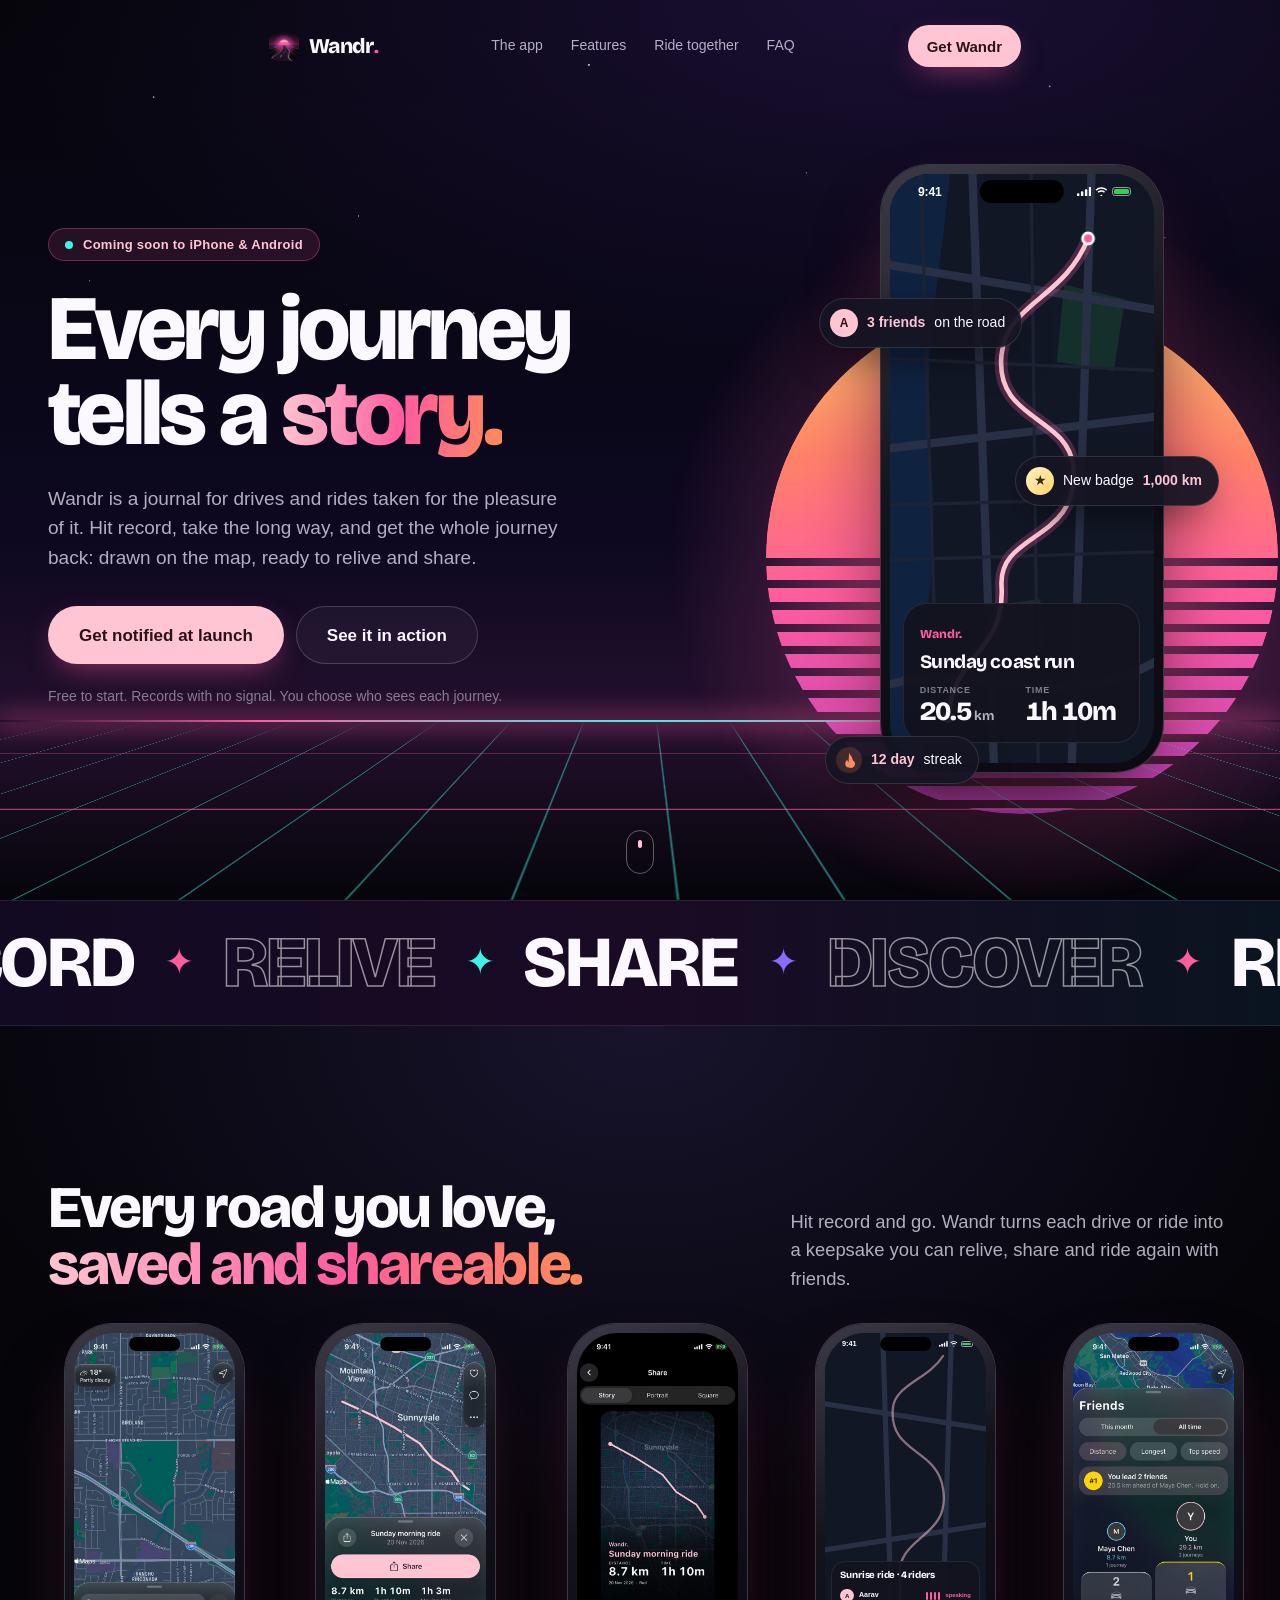
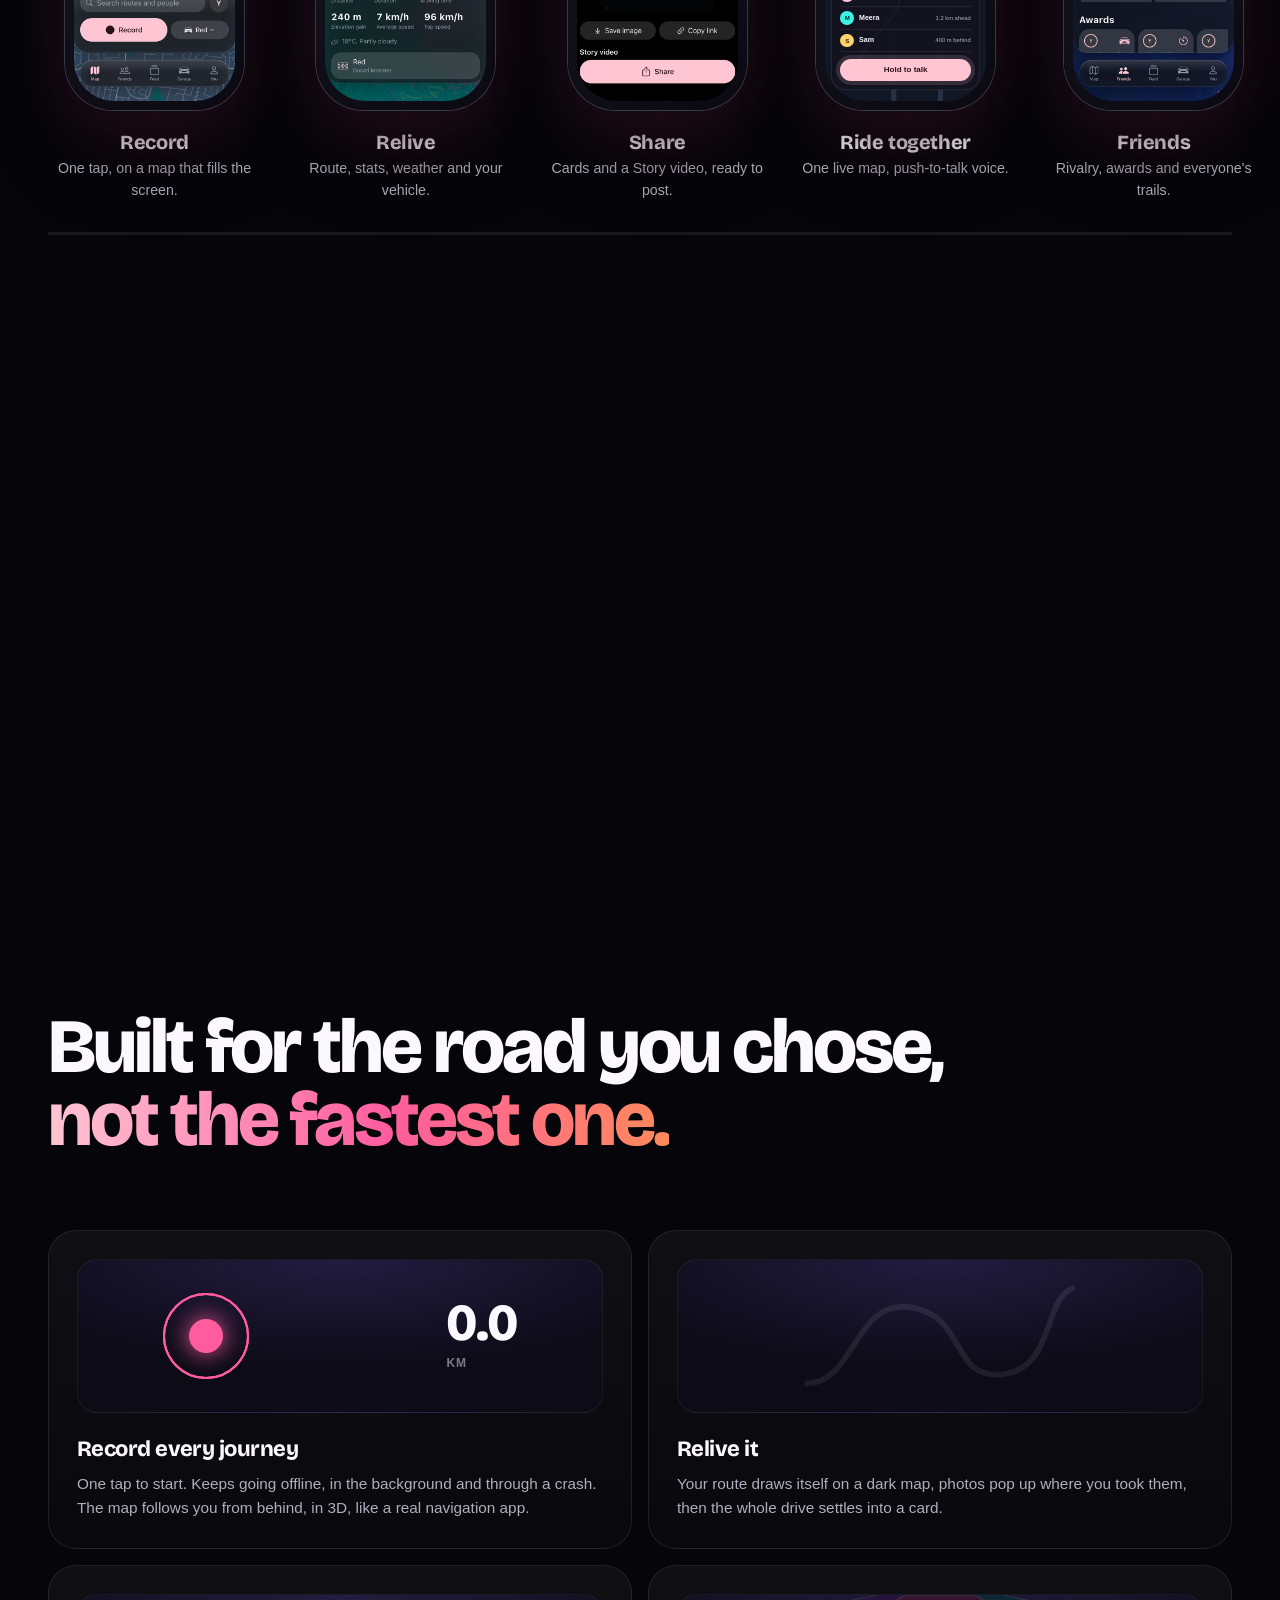
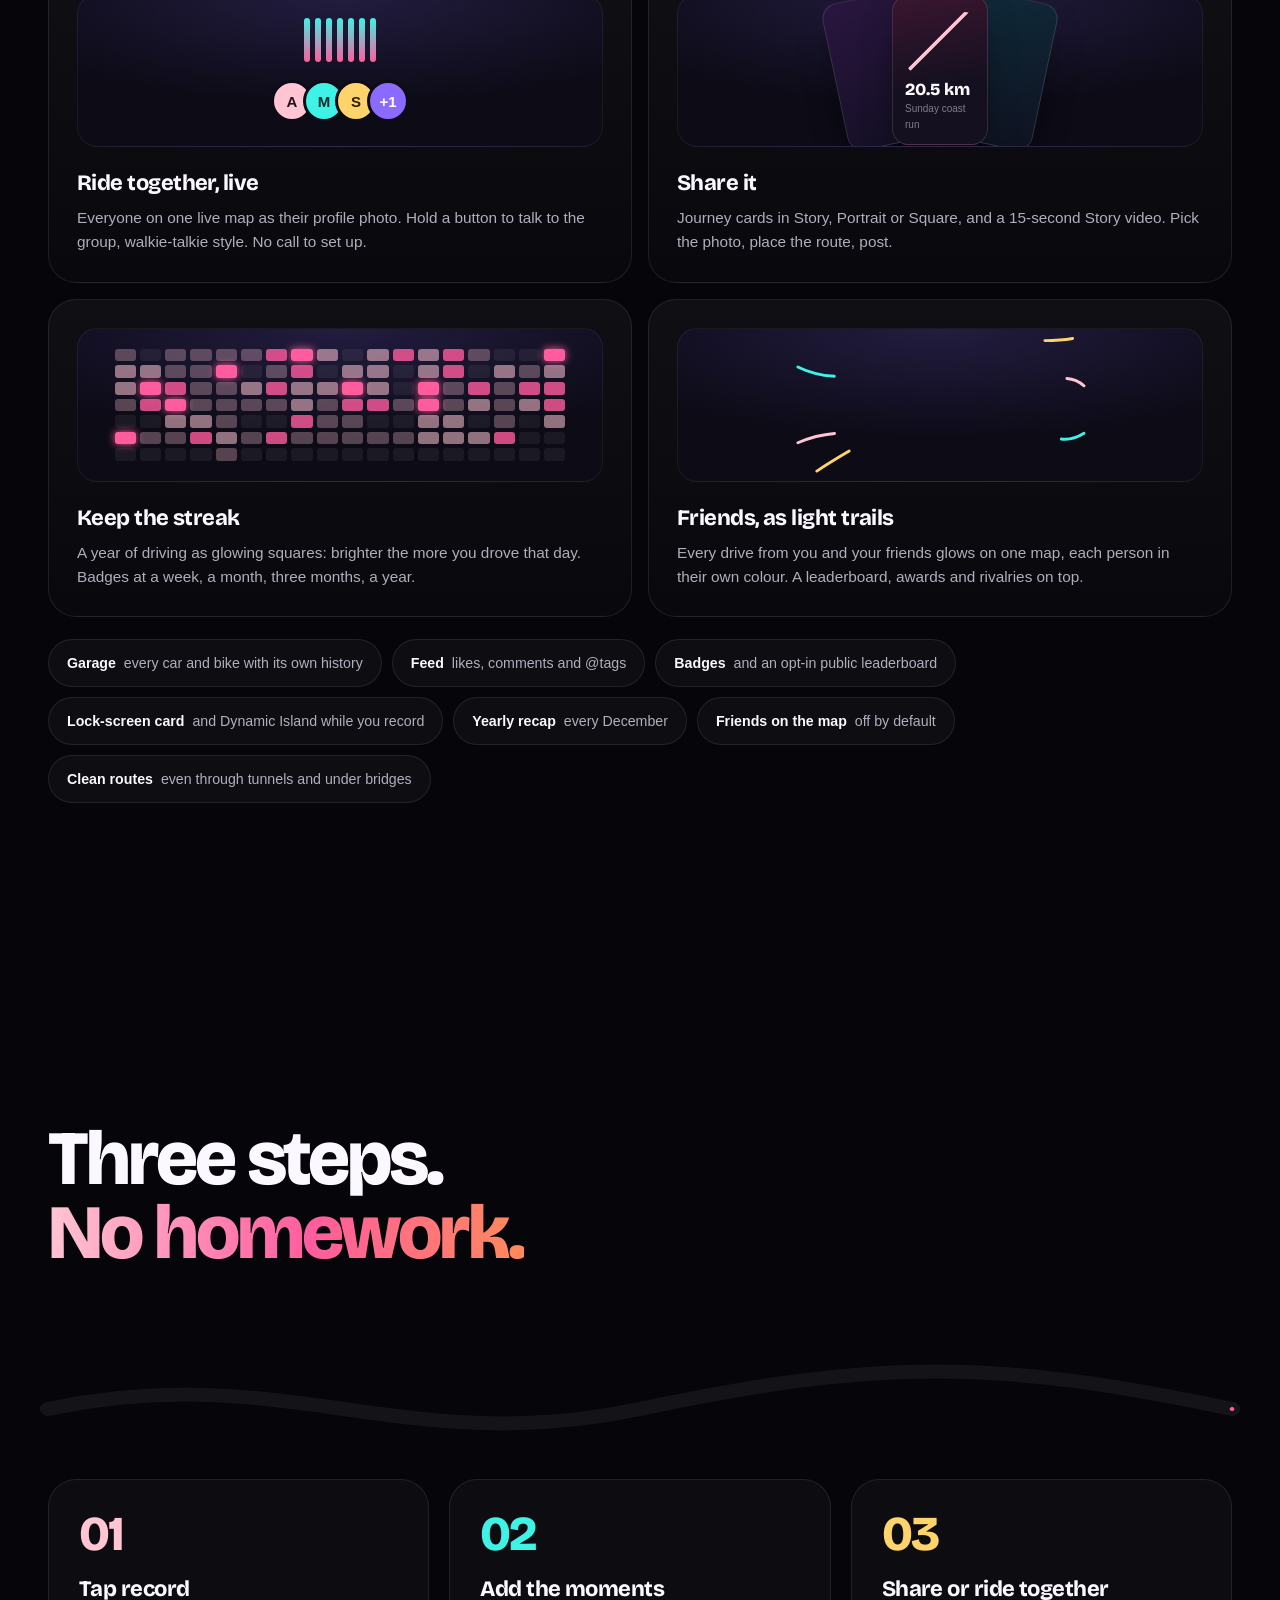
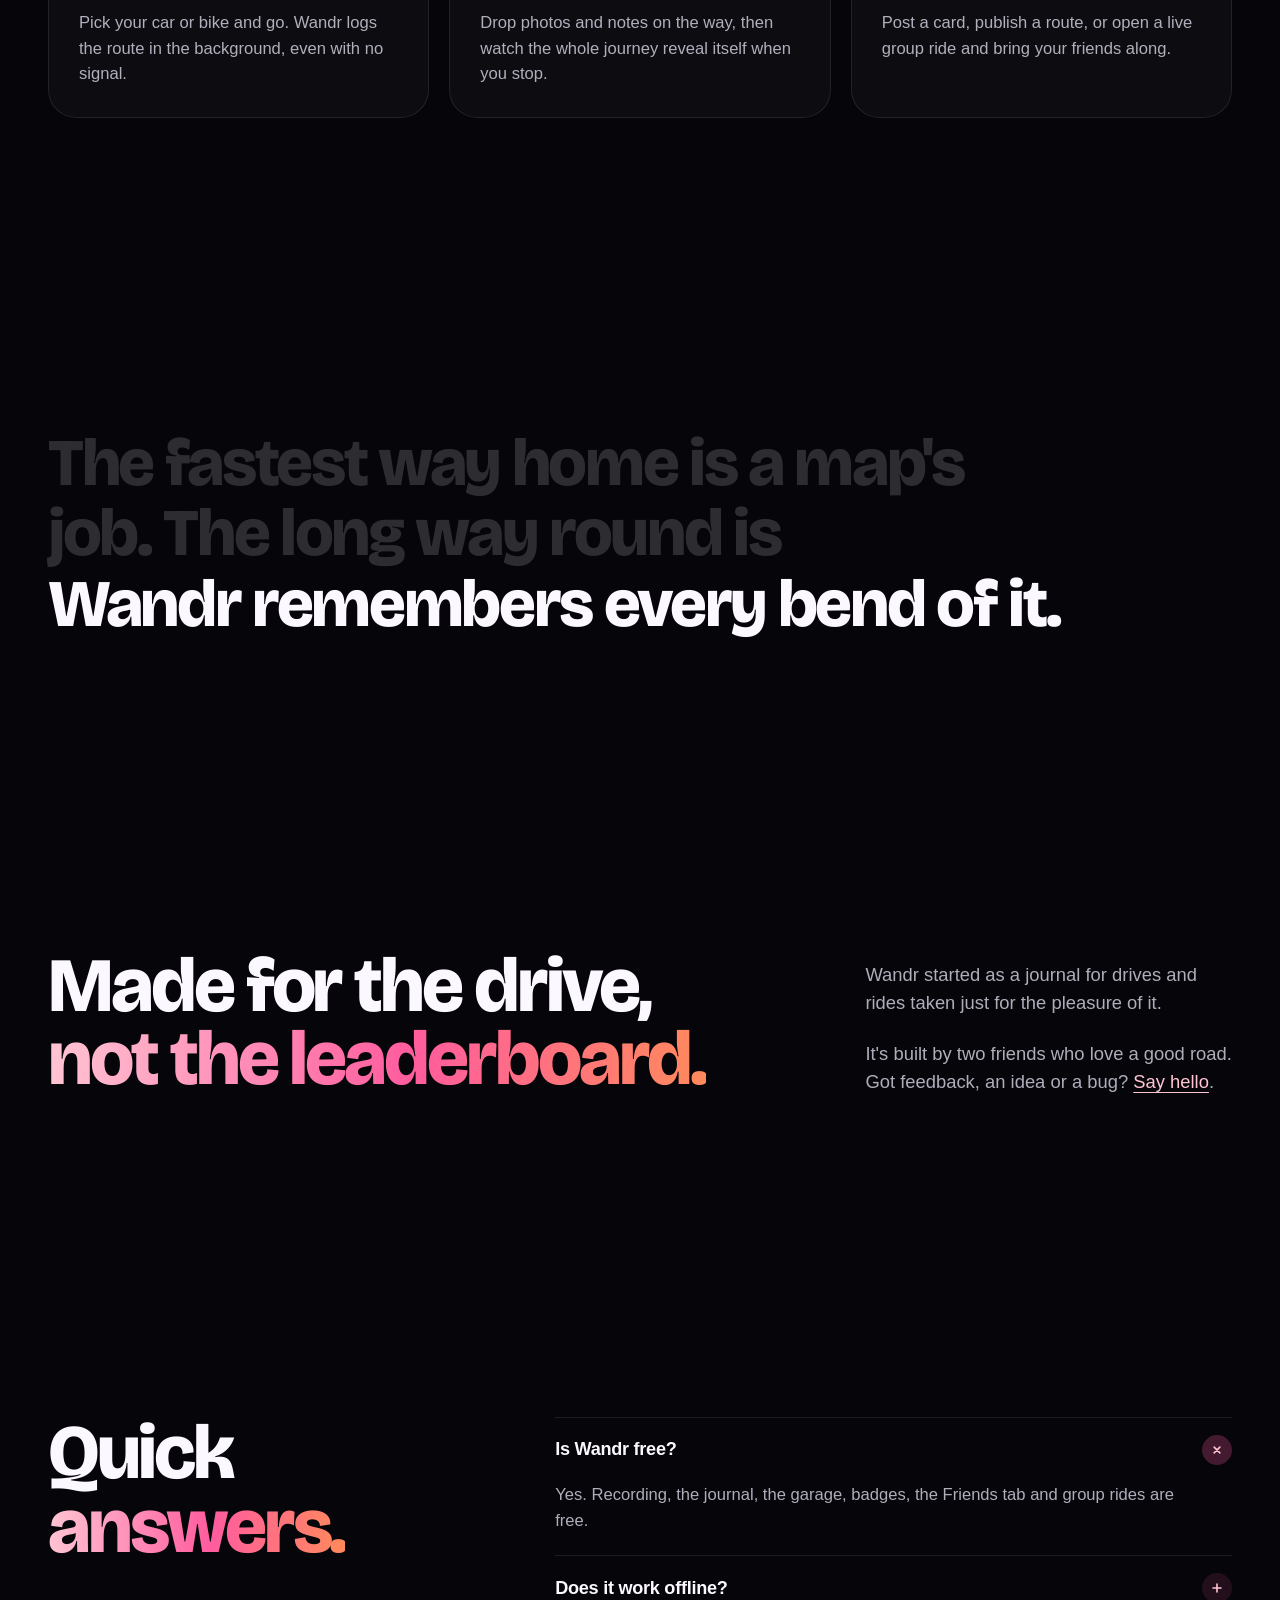
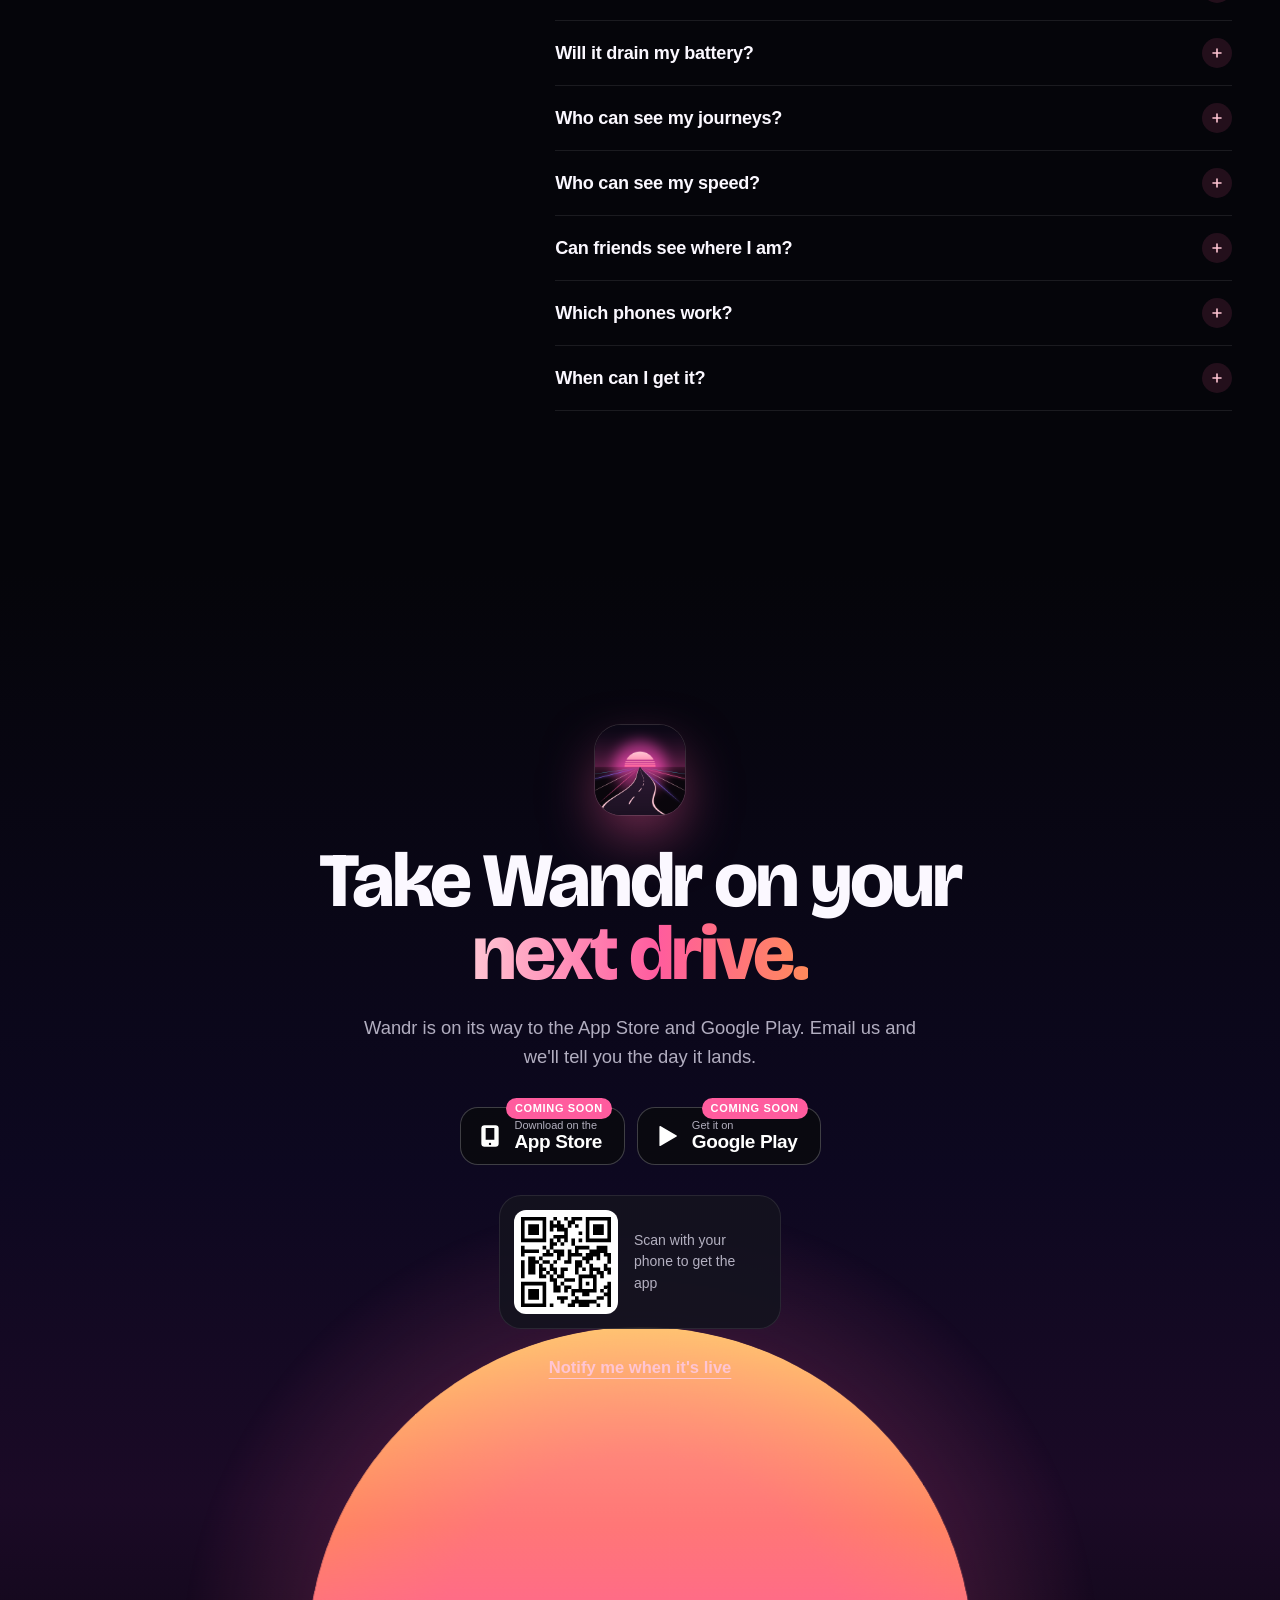
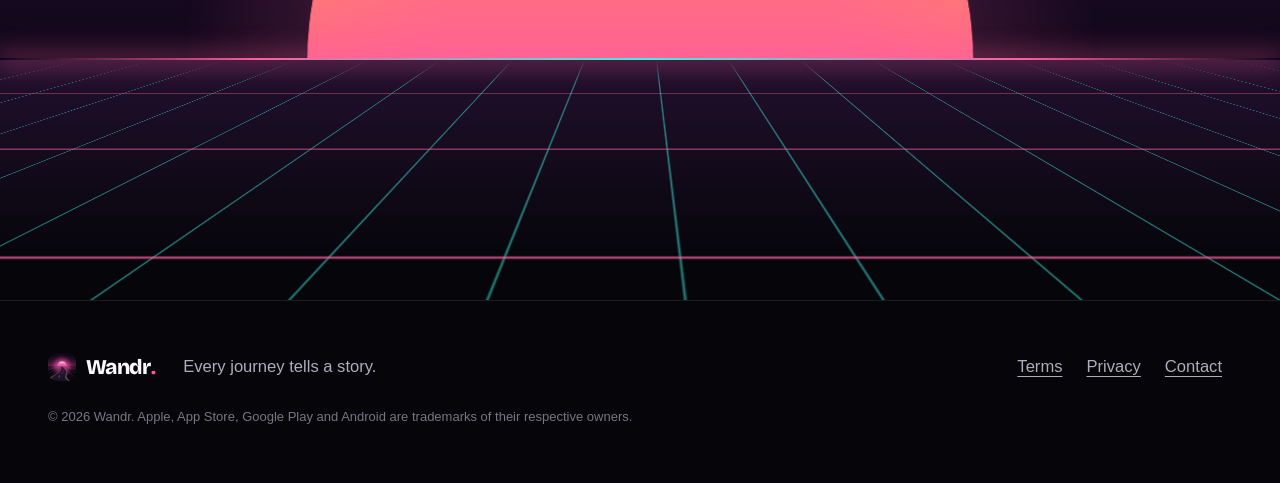
==== commit f35e3785: "Smooth scrolling and the same Dynamic Island on every phone Co-Authored-By: Claude Opus 5.5 <noreply" ====
--- a/index.html
+++ b/index.html
@@ -92,6 +92,7 @@
             <circle class="m-end" cx="222" cy="70" r="6"/>
           </svg>
           <div class="island"></div>
+          <div class="statusbar" aria-hidden="true"><span>9:41</span><span class="sb-icons"><svg viewBox="0 0 18 12"><rect x="0" y="8" width="3" height="4" rx="1"/><rect x="5" y="5.5" width="3" height="6.5" rx="1"/><rect x="10" y="3" width="3" height="9" rx="1"/><rect x="15" y="0" width="3" height="12" rx="1"/></svg><svg viewBox="0 0 16 12"><path d="M8 2.2c2.3 0 4.4.9 6 2.4l1.3-1.4A10.4 10.4 0 0 0 8 .3 10.4 10.4 0 0 0 .7 3.2L2 4.6a8.5 8.5 0 0 1 6-2.4Zm0 3.8c1.3 0 2.5.5 3.4 1.3l1.3-1.4A6.7 6.7 0 0 0 8 4.1c-1.8 0-3.4.7-4.7 1.8l1.3 1.4C5.5 6.5 6.7 6 8 6Zm0 3.7c-.6 0-1.2.3-1.6.7L8 12l1.6-1.6c-.4-.4-1-.7-1.6-.7Z"/></svg><span class="sb-batt"></span></span></div>
           <div class="journey-card">
             <span class="jc-mark">Wandr.</span>
             <strong class="jc-title">Sunday coast run</strong>
@@ -127,9 +128,9 @@
       <p class="sub" data-reveal>Hit record and go. Wandr turns each drive or ride into a keepsake you can relive, share and ride again with friends.</p>
     </div>
     <div class="gallery-track" data-track>
-      <figure class="shot"><div class="device"><div class="screen"><img src="assets/shots/map.jpg" width="300" height="652" alt="Wandr map with the Record button"></div></div><figcaption><b>Record</b>One tap, on a map that fills the screen.</figcaption></figure>
-      <figure class="shot"><div class="device"><div class="screen"><img src="assets/shots/journey.jpg" width="300" height="652" alt="A finished journey with route and stats"></div></div><figcaption><b>Relive</b>Route, stats, weather and your vehicle.</figcaption></figure>
-      <figure class="shot"><div class="device"><div class="screen"><img src="assets/shots/share.jpg" width="300" height="652" alt="Share screen with a journey card"></div></div><figcaption><b>Share</b>Cards and a Story video, ready to post.</figcaption></figure>
+      <figure class="shot"><div class="device"><div class="screen"><img src="assets/shots/map.jpg" width="300" height="652" alt="Wandr map with the Record button"><div class="island"></div></div></div><figcaption><b>Record</b>One tap, on a map that fills the screen.</figcaption></figure>
+      <figure class="shot"><div class="device"><div class="screen"><img src="assets/shots/journey.jpg" width="300" height="652" alt="A finished journey with route and stats"><div class="island"></div></div></div><figcaption><b>Relive</b>Route, stats, weather and your vehicle.</figcaption></figure>
+      <figure class="shot"><div class="device"><div class="screen"><img src="assets/shots/share.jpg" width="300" height="652" alt="Share screen with a journey card"><div class="island"></div></div></div><figcaption><b>Share</b>Cards and a Story video, ready to post.</figcaption></figure>
       <figure class="shot" id="ride-shot"><div class="device"><div class="screen ride-screen">
         <svg class="map" viewBox="0 0 300 640" preserveAspectRatio="xMidYMid slice" aria-hidden="true">
           <rect width="300" height="640" fill="#121726"/>
@@ -140,6 +141,7 @@
         <span class="rider r2" style="offset-path:path('M60 600 C80 500 150 520 140 430 C130 350 230 360 215 270 C205 200 120 210 128 130 C132 90 190 80 215 40')">M</span>
         <span class="rider r3" style="offset-path:path('M60 600 C80 500 150 520 140 430 C130 350 230 360 215 270 C205 200 120 210 128 130 C132 90 190 80 215 40')">S</span>
         <div class="island"></div>
+          <div class="statusbar" aria-hidden="true"><span>9:41</span><span class="sb-icons"><svg viewBox="0 0 18 12"><rect x="0" y="8" width="3" height="4" rx="1"/><rect x="5" y="5.5" width="3" height="6.5" rx="1"/><rect x="10" y="3" width="3" height="9" rx="1"/><rect x="15" y="0" width="3" height="12" rx="1"/></svg><svg viewBox="0 0 16 12"><path d="M8 2.2c2.3 0 4.4.9 6 2.4l1.3-1.4A10.4 10.4 0 0 0 8 .3 10.4 10.4 0 0 0 .7 3.2L2 4.6a8.5 8.5 0 0 1 6-2.4Zm0 3.8c1.3 0 2.5.5 3.4 1.3l1.3-1.4A6.7 6.7 0 0 0 8 4.1c-1.8 0-3.4.7-4.7 1.8l1.3 1.4C5.5 6.5 6.7 6 8 6Zm0 3.7c-.6 0-1.2.3-1.6.7L8 12l1.6-1.6c-.4-.4-1-.7-1.6-.7Z"/></svg><span class="sb-batt"></span></span></div>
         <div class="ride-sheet">
           <div class="ttl">Sunrise ride · 4 riders</div>
           <ul class="riders">
@@ -150,9 +152,9 @@
           <span class="ptt">Hold to talk</span>
         </div>
       </div></div><figcaption><b>Ride together</b>One live map, push-to-talk voice.</figcaption></figure>
-      <figure class="shot"><div class="device"><div class="screen"><img src="assets/shots/friends.jpg" width="300" height="652" alt="Friends tab with leaderboard"></div></div><figcaption><b>Friends</b>Rivalry, awards and everyone's trails.</figcaption></figure>
-      <figure class="shot"><div class="device"><div class="screen"><img src="assets/shots/feed.jpg" width="300" height="652" alt="Following feed"></div></div><figcaption><b>Feed</b>Journeys from people you follow.</figcaption></figure>
-      <figure class="shot"><div class="device"><div class="screen"><img src="assets/shots/garage.jpg" width="300" height="652" alt="Garage with two vehicles"></div></div><figcaption><b>Garage</b>Every car and bike, with its own history.</figcaption></figure>
+      <figure class="shot"><div class="device"><div class="screen"><img src="assets/shots/friends.jpg" width="300" height="652" alt="Friends tab with leaderboard"><div class="island"></div></div></div><figcaption><b>Friends</b>Rivalry, awards and everyone's trails.</figcaption></figure>
+      <figure class="shot"><div class="device"><div class="screen"><img src="assets/shots/feed.jpg" width="300" height="652" alt="Following feed"><div class="island"></div></div></div><figcaption><b>Feed</b>Journeys from people you follow.</figcaption></figure>
+      <figure class="shot"><div class="device"><div class="screen"><img src="assets/shots/garage.jpg" width="300" height="652" alt="Garage with two vehicles"><div class="island"></div></div></div><figcaption><b>Garage</b>Every car and bike, with its own history.</figcaption></figure>
     </div>
     <div class="wrap gallery-progress" aria-hidden="true"><span data-progress></span></div>
   </div>
--- a/site.css
+++ b/site.css
@@ -8,12 +8,14 @@
   --on-pink:#2A1219;
   --display:"Bricolage Grotesque",ui-sans-serif,system-ui,sans-serif;
   --body:-apple-system,BlinkMacSystemFont,"SF Pro Text","Segoe UI",Roboto,"Helvetica Neue",Arial,sans-serif;
-  --wrap:1200px; --gutter:clamp(20px,4vw,40px); --r:28px;
+  --wrap:clamp(1200px,78vw,1600px); --gutter:clamp(20px,4vw,48px); --r:28px;
+  /* The content column's real width, for things placed against it. */
+  --W:min(var(--wrap),100vw - 2*var(--gutter));
   --ease:cubic-bezier(.16,1,.3,1); --ease-io:cubic-bezier(.65,0,.35,1);
 }
 *{box-sizing:border-box}
 html{-webkit-text-size-adjust:100%}
-body{margin:0;background:var(--bg);color:var(--text);font:400 17px/1.55 var(--body);-webkit-font-smoothing:antialiased;overflow-x:hidden}
+body{margin:0;background:var(--bg);color:var(--text);font:400 clamp(16px,.28vw + 13px,20px)/1.55 var(--body);-webkit-font-smoothing:antialiased;overflow-x:hidden}
 img,svg{display:block;max-width:100%}
 a{color:inherit}
 h1,h2,h3,p,ul,ol,figure{margin:0}
@@ -32,7 +34,7 @@
 .btn:active{transform:translateY(0) scale(.97);transition-duration:.1s}
 .btn-lg{min-height:58px;padding:0 30px;font-size:17px}
 .btn-sm{min-height:42px;padding:0 18px;font-size:15px}
-.btn-ghost{background:rgba(255,255,255,.04);color:var(--text);border-color:rgba(255,255,255,.18);box-shadow:none;backdrop-filter:blur(12px)}
+.btn-ghost{background:rgba(255,255,255,.04);color:var(--text);border-color:rgba(255,255,255,.18);box-shadow:none}
 .btn-ghost:hover{background:rgba(255,255,255,.09);border-color:rgba(62,242,230,.6);box-shadow:0 0 0 4px rgba(62,242,230,.08)}
 .btn-shine::after{content:"";position:absolute;inset:0;background:linear-gradient(110deg,transparent 30%,rgba(255,255,255,.65) 50%,transparent 70%);transform:translateX(-120%);transition:transform .9s var(--ease)}
 .btn-shine:hover::after{transform:translateX(120%)}
@@ -48,51 +50,59 @@
 
 /* ── Nav: a glass pill that tightens once you scroll ── */
 .nav-wrap{position:fixed;inset:0 0 auto;z-index:50;padding:16px var(--gutter) 0;pointer-events:none}
-.nav{pointer-events:auto;max-width:860px;margin-inline:auto;display:flex;align-items:center;gap:20px;padding:8px 8px 8px 18px;border-radius:999px;border:1px solid transparent;transition:background .4s,border-color .4s,max-width .5s var(--ease),box-shadow .4s}
-.scrolled .nav{background:rgba(14,13,24,.68);border-color:var(--line);backdrop-filter:blur(22px) saturate(1.5);-webkit-backdrop-filter:blur(22px) saturate(1.5);max-width:780px;box-shadow:0 20px 50px -20px rgba(0,0,0,.8)}
+.nav{pointer-events:auto;max-width:clamp(780px,50vw,1080px);margin-inline:auto;display:flex;align-items:center;gap:20px;padding:8px 8px 8px 18px;border-radius:999px;border:1px solid transparent;transition:background .4s,border-color .4s,max-width .5s var(--ease),box-shadow .4s}
+.scrolled .nav{background:rgba(14,13,24,.68);border-color:var(--line);backdrop-filter:blur(22px) saturate(1.5);-webkit-backdrop-filter:blur(22px) saturate(1.5);max-width:clamp(720px,46vw,1000px);box-shadow:0 20px 50px -20px rgba(0,0,0,.8)}
 .brand{display:inline-flex;align-items:center;gap:10px;text-decoration:none;font:800 21px/1 var(--display);letter-spacing:-.03em}
 .brand img{border-radius:9px}
 .brand b{color:var(--hot)}
 .nav-links{display:flex;gap:2px;margin-inline:auto}
-.nav-links a{position:relative;display:flex;align-items:center;min-height:42px;padding:0 13px;border-radius:999px;color:var(--text2);text-decoration:none;font-size:14.5px;font-weight:500;transition:color .25s,background .25s}
+.nav-links a{position:relative;display:flex;align-items:center;min-height:42px;padding:0 13px;border-radius:999px;color:var(--text2);text-decoration:none;font-size:clamp(14px,.2vw + 11.5px,17px);font-weight:500;transition:color .25s,background .25s}
 .nav-links a:hover{color:var(--text);background:rgba(255,255,255,.07)}
 
 /* ── Sky: stars, the striped neon sun and a road grid rushing at you ── */
-.hero{position:relative;min-height:100svh;display:flex;align-items:center;padding:120px 0 90px;overflow:hidden;isolation:isolate}
+.hero{position:relative;min-height:100svh;display:flex;align-items:center;padding:clamp(96px,13svh,150px) 0 clamp(64px,9svh,110px);--G:clamp(24px,5vw,96px);overflow:hidden;isolation:isolate}
 .sky{position:absolute;inset:0;z-index:-1;overflow:hidden;background:radial-gradient(120% 70% at 70% 0%,#1a0f33 0%,transparent 60%),linear-gradient(180deg,#05050a 0%,#0d0820 60%,#24102e 80%,#05050a 100%)}
 .stars{position:absolute;inset:0 0 40%;background-image:radial-gradient(1.2px 1.2px at 12% 18%,#fff9 50%,transparent),radial-gradient(1px 1px at 28% 40%,#fff7 50%,transparent),radial-gradient(1.4px 1.4px at 46% 12%,#fffa 50%,transparent),radial-gradient(1px 1px at 63% 32%,#fff6 50%,transparent),radial-gradient(1.2px 1.2px at 82% 16%,#fff9 50%,transparent),radial-gradient(1px 1px at 91% 44%,#fff5 50%,transparent),radial-gradient(1px 1px at 7% 52%,#fff6 50%,transparent),radial-gradient(1.3px 1.3px at 37% 58%,#fff7 50%,transparent),radial-gradient(1px 1px at 74% 54%,#fff6 50%,transparent);animation:twinkle 6s ease-in-out infinite alternate}
 @keyframes twinkle{to{opacity:.55}}
-.sun{position:absolute;left:72%;top:62%;width:min(600px,72vw);aspect-ratio:1;translate:-50% -50%;border-radius:50%;background:linear-gradient(180deg,#ffd36b 0%,#ff8a5b 30%,#ff5c9e 58%,#b13cc8 100%);
-  -webkit-mask:linear-gradient(#000 0 50%,transparent 0),repeating-linear-gradient(180deg,#000 0 14px,transparent 14px 22px);-webkit-mask-composite:source-over;mask:linear-gradient(#000 0 50%,transparent 0),repeating-linear-gradient(180deg,#000 0 14px,transparent 14px 22px);
-  filter:drop-shadow(0 0 60px rgba(255,92,158,.55));animation:sunrise 1.8s var(--ease) .1s both}
-.sun i{position:absolute;inset:-30%;border-radius:50%;background:radial-gradient(circle,rgba(255,92,158,.35),transparent 60%);z-index:-1}
+.sun{position:absolute;left:calc(50% + var(--W) * .3125 + var(--G,48px) * .1875);top:62%;width:min(clamp(420px,40vw,960px),82svh);aspect-ratio:1;translate:-50% -50%;animation:sunrise 1.8s var(--ease) .1s both}
+.sun::before{content:"";position:absolute;inset:0;border-radius:50%;background:linear-gradient(180deg,#ffd36b 0%,#ff8a5b 30%,#ff5c9e 58%,#b13cc8 100%);-webkit-mask:linear-gradient(#000 0 50%,transparent 0),repeating-linear-gradient(180deg,#000 0 14px,transparent 14px 22px);-webkit-mask-composite:source-over;mask:linear-gradient(#000 0 50%,transparent 0),repeating-linear-gradient(180deg,#000 0 14px,transparent 14px 22px)}
+.sun i{position:absolute;inset:-22%;border-radius:50%;background:radial-gradient(circle,rgba(255,92,158,.42) 30%,rgba(255,92,158,.12) 50%,transparent 68%)}
 @keyframes sunrise{from{transform:translateY(18%);opacity:0}}
 .horizon{position:absolute;left:0;right:0;top:80%;height:2px;background:linear-gradient(90deg,transparent,var(--hot) 20%,var(--cyan) 50%,var(--hot) 80%,transparent);box-shadow:0 0 24px 4px rgba(255,92,158,.55)}
 .grid{position:absolute;left:-50%;right:-50%;top:80%;bottom:-10%;perspective:340px;perspective-origin:50% 0}
-.grid-plane{position:absolute;inset:0;transform:rotateX(68deg);transform-origin:50% 0;background-image:linear-gradient(rgba(255,92,158,.75) 1.5px,transparent 1.5px),linear-gradient(90deg,rgba(62,242,230,.5) 1.5px,transparent 1.5px);background-size:72px 72px;animation:drive 1.15s linear infinite;-webkit-mask:linear-gradient(transparent,#000 22%,#000);mask:linear-gradient(transparent,#000 22%,#000)}
-@keyframes drive{to{background-position:0 72px,0 0}}
+.grid-plane{position:absolute;inset:0;transform:rotateX(68deg);transform-origin:50% 0;-webkit-mask:linear-gradient(transparent,#000 22%,#000);mask:linear-gradient(transparent,#000 22%,#000)}
+.grid-plane::before{content:"";position:absolute;left:0;right:0;top:-72px;bottom:0;background-image:linear-gradient(rgba(255,92,158,.75) 1.5px,transparent 1.5px),linear-gradient(90deg,rgba(62,242,230,.5) 1.5px,transparent 1.5px);background-size:72px 72px;animation:drive 1.15s linear infinite;will-change:transform}
+@keyframes drive{to{transform:translate3d(0,72px,0)}}
 
 /* ── Hero content ────────────────────────── */
-.hero-grid{display:grid;grid-template-columns:minmax(0,1.25fr) minmax(0,.75fr);gap:clamp(24px,5vw,72px);align-items:center}
+.hero-grid{display:grid;grid-template-columns:minmax(0,1.25fr) minmax(0,.75fr);gap:var(--G);align-items:center}
 .pill{display:inline-flex;align-items:center;gap:10px;padding:9px 16px;border-radius:999px;background:rgba(255,92,158,.12);border:1px solid rgba(255,92,158,.35);color:var(--pink);font:650 13px/1 var(--body);letter-spacing:.02em;margin-bottom:26px}
 .live-dot{width:8px;height:8px;border-radius:50%;background:var(--cyan);box-shadow:0 0 0 0 rgba(62,242,230,.7);animation:ping 2s var(--ease) infinite}
 @keyframes ping{70%{box-shadow:0 0 0 10px rgba(62,242,230,0)}100%{box-shadow:0 0 0 0 rgba(62,242,230,0)}}
-.hero-title{font:800 clamp(52px,7.2vw,112px)/.92 var(--display);letter-spacing:-.04em}
+.hero-title{font:800 clamp(46px,min(7.2vw,13svh),164px)/.92 var(--display);letter-spacing:-.04em}
 .hero-title .line{white-space:nowrap}
 .hero-title .line{display:block;overflow:hidden;padding-bottom:.06em;margin-bottom:-.06em}
 .hero-title [data-word]{display:inline-block;will-change:transform}
-.lede{max-width:27em;margin-top:28px;color:var(--text2);font-size:clamp(17px,1.5vw,20px);text-wrap:pretty}
+.lede{max-width:27em;margin-top:clamp(20px,3svh,36px);color:var(--text2);font-size:clamp(17px,.55vw + 12px,26px);text-wrap:pretty}
 .hero-actions{display:flex;flex-wrap:wrap;gap:12px;margin-top:34px}
 .fine{margin-top:22px;color:var(--text3);font-size:14px}
 
 /* Hero stage: phone + chips, moves with the pointer */
-.hero-stage{position:relative;justify-self:center;width:min(360px,100%);transition:transform .8s var(--ease)}
+.hero-stage{position:relative;justify-self:center;
+  /* As wide as the column allows, never taller than the screen leaves room for. */
+  width:min(clamp(260px,22vw,460px),100%,calc((100svh - 200px) / 2.16));transition:transform .8s var(--ease)}
 .device{container-type:inline-size;width:min(300px,100%);aspect-ratio:9/19.4;padding:9px;border-radius:48px;background:linear-gradient(150deg,#3b3a46,#14131c 45%,#0b0a12);box-shadow:0 0 0 1px #3a3946,0 50px 90px -30px rgba(0,0,0,.95),0 30px 80px -30px rgba(255,92,158,.45)}
-.device-hero{width:100%;animation:float 7s ease-in-out infinite}
+.device-hero{width:100%;animation:float 7s ease-in-out infinite;will-change:transform}
 @keyframes float{50%{transform:translateY(-14px)}}
 .screen{position:relative;width:100%;height:100%;border-radius:40px;overflow:hidden;background:#121726}
 .screen>img{width:100%;height:100%;object-fit:cover}
-.island{position:absolute;top:10px;left:50%;translate:-50% 0;width:31%;height:7.5cqi;min-height:20px;border-radius:999px;background:#000;z-index:4}
+.island{position:absolute;top:2.4cqi;left:50%;translate:-50% 0;width:32%;height:8.6cqi;border-radius:999px;background:#000;z-index:6}
+/* The status bar the app screenshots carry, for the phones drawn in code. */
+.statusbar{position:absolute;inset:0 0 auto;z-index:5;height:13.4cqi;display:flex;align-items:center;justify-content:space-between;padding:0 8.4cqi 0 10.6cqi;color:#fff;font:650 4.6cqi/1 var(--body);letter-spacing:-.01em;pointer-events:none}
+.statusbar .sb-icons{display:flex;align-items:center;gap:1.6cqi}
+.statusbar svg{height:3.6cqi;width:auto;fill:#fff}
+.statusbar .sb-batt{width:7.4cqi;height:3.6cqi;border-radius:1.2cqi;border:.35cqi solid rgba(255,255,255,.55);padding:.45cqi;position:relative}
+.statusbar .sb-batt::before{content:"";display:block;width:100%;height:100%;border-radius:.6cqi;background:#30D158}
 .map{position:absolute;inset:0;width:100%;height:100%}
 .m-water{fill:#0f2240}.m-park{fill:#15302a}
 .m-roads path{fill:none;stroke:#283046;stroke-width:9;stroke-linecap:round}
@@ -100,10 +110,10 @@
 .m-route,.m-glow{fill:none;stroke:var(--pink);stroke-linecap:round;stroke-linejoin:round;stroke-dasharray:1;stroke-dashoffset:0}
 .m-route{stroke-width:5}
 .m-route.soft{stroke-dasharray:none;stroke-width:4;opacity:.5}
-.m-glow{stroke:var(--hot);stroke-width:16;opacity:.3;filter:blur(3px)}
+.m-glow{stroke:var(--hot);stroke-width:14;opacity:.24}
 .m-start{fill:#fff;stroke:var(--pink);stroke-width:3}
 .m-end{fill:var(--hot);stroke:#fff;stroke-width:3;transform-box:fill-box;transform-origin:center}
-.journey-card{position:absolute;left:5%;right:5%;bottom:3.5%;z-index:3;padding:6cqi 6cqi 5.5cqi;border-radius:9cqi;background:rgba(18,17,28,.78);border:1px solid rgba(255,255,255,.09);backdrop-filter:blur(18px) saturate(1.3);-webkit-backdrop-filter:blur(18px) saturate(1.3)}
+.journey-card{position:absolute;left:5%;right:5%;bottom:3.5%;z-index:3;padding:6cqi 6cqi 5.5cqi;border-radius:9cqi;background:rgba(20,19,31,.94);border:1px solid rgba(255,255,255,.09);}
 .jc-mark{color:var(--hot);font:800 4.6cqi/1 var(--display)}
 .jc-title{display:block;margin-top:2.6cqi;font:750 7.2cqi/1.1 var(--display);letter-spacing:-.025em}
 .jc-stats{display:grid;grid-template-columns:1fr 1fr;gap:3cqi;margin-top:4cqi}
@@ -111,7 +121,7 @@
 .jc-stats b{font:800 10cqi/1 var(--display);letter-spacing:-.035em;font-variant-numeric:tabular-nums;white-space:nowrap}
 .jc-stats em{font-style:normal;font:700 5cqi/1 var(--display);color:var(--text2);margin-left:3px}
 
-.float-chip{position:absolute;z-index:5;display:inline-flex;align-items:center;gap:9px;padding:10px 16px 10px 10px;border-radius:999px;background:rgba(18,17,30,.72);border:1px solid rgba(255,255,255,.12);backdrop-filter:blur(16px);-webkit-backdrop-filter:blur(16px);font-size:14px;white-space:nowrap;box-shadow:0 14px 40px -12px rgba(0,0,0,.7);animation:float 6s ease-in-out infinite}
+.float-chip{position:absolute;z-index:5;display:inline-flex;align-items:center;gap:9px;padding:10px 16px 10px 10px;border-radius:999px;background:rgba(22,21,36,.94);border:1px solid rgba(255,255,255,.12);will-change:transform;font-size:14px;white-space:nowrap;box-shadow:0 14px 40px -12px rgba(0,0,0,.7);animation:float 6s ease-in-out infinite}
 .float-chip b{color:var(--pink)}
 .chip-a{left:-22%;top:22%;animation-delay:-1s}
 .chip-b{right:-20%;top:48%;animation-delay:-3s}
@@ -127,7 +137,7 @@
 
 /* ── Band: big words, speed follows the scroll ── */
 .band{position:relative;overflow:hidden;padding:26px 0;background:linear-gradient(90deg,#120a22,#1a0b25 50%,#0a1420);border-block:1px solid var(--line)}
-.band-track{display:flex;align-items:center;gap:34px;width:max-content;font:800 clamp(36px,6vw,80px)/1 var(--display);letter-spacing:-.035em;text-transform:uppercase;will-change:transform}
+.band-track{display:flex;align-items:center;gap:clamp(24px,2.4vw,48px);width:max-content;font:800 clamp(36px,5.6vw,120px)/1 var(--display);letter-spacing:-.035em;text-transform:uppercase;will-change:transform}
 .band-track span{white-space:nowrap}
 .band-track .o{color:transparent;-webkit-text-stroke:1.5px rgba(255,255,255,.55)}
 .band-track i{font-style:normal;color:var(--hot);font-size:.5em}
@@ -135,20 +145,20 @@
 
 /* ── Sections ────────────────────────────── */
 .section{position:relative;padding:clamp(96px,13vw,160px) 0}
-h2{font:800 clamp(40px,6.2vw,88px)/.96 var(--display);letter-spacing:-.04em;max-width:13em}
-.sub{color:var(--text2);font-size:clamp(17px,1.4vw,20px);max-width:32em;margin-top:22px}
+h2{font:800 clamp(38px,6vw,124px)/.96 var(--display);letter-spacing:-.04em;max-width:13em}
+.sub{color:var(--text2);font-size:clamp(17px,.5vw + 12px,25px);max-width:32em;margin-top:22px}
 
 /* Gallery: pinned; vertical scroll slides the phones sideways */
 .gallery{position:relative;height:var(--gallery-h,320vh);background:radial-gradient(80% 50% at 50% 0%,rgba(139,107,255,.14),transparent 70%),var(--bg)}
 .gallery-pin{position:sticky;top:0;height:100svh;display:flex;flex-direction:column;justify-content:center;gap:clamp(20px,3.4vh,40px);padding-top:64px;overflow:hidden}
-.gallery h2{font-size:clamp(36px,4.6vw,68px)}
+.gallery h2{font-size:clamp(34px,min(4.6vw,8svh),100px)}
 .gallery-head{display:flex;justify-content:space-between;align-items:flex-end;gap:32px;flex-wrap:wrap}
 .gallery-head .sub{margin-top:0;max-width:24em}
-.gallery-track{display:flex;gap:clamp(24px,3vw,44px);padding-inline:max(var(--gutter),calc((100vw - var(--wrap))/2));width:max-content;will-change:transform}
+.gallery-track{display:flex;gap:clamp(24px,3vw,64px);padding-inline:calc((100vw - var(--W)) / 2);width:max-content;will-change:transform}
 .shot{flex:none;display:flex;flex-direction:column;align-items:center;gap:20px}
-.shot .device{width:clamp(170px,min(15vw,26vh),228px);transition:transform .5s var(--ease),box-shadow .5s var(--ease)}
+.shot .device{width:clamp(170px,min(14vw,30svh),330px);transition:transform .5s var(--ease),box-shadow .5s var(--ease)}
 .shot:hover .device{transform:translateY(-8px) scale(1.02);box-shadow:0 0 0 1px #4a4958,0 50px 90px -30px rgba(0,0,0,.95),0 30px 90px -20px rgba(62,242,230,.4)}
-.shot figcaption{text-align:center;color:var(--text2);font-size:15px;max-width:15em}
+.shot figcaption{text-align:center;color:var(--text2);font-size:clamp(14px,.25vw + 11px,18px);max-width:15em}
 .shot figcaption b{display:block;color:var(--text);font:750 20px/1.2 var(--display);letter-spacing:-.02em;margin-bottom:3px}
 .gallery-progress{height:3px;border-radius:2px;background:rgba(255,255,255,.08);overflow:hidden}
 .gallery-progress span{display:block;height:100%;width:100%;transform-origin:left;transform:scaleX(var(--p,0));background:linear-gradient(90deg,var(--pink),var(--hot),var(--cyan))}
@@ -160,7 +170,7 @@
 .r2{background:var(--cyan);color:#032b28;box-shadow:0 0 16px var(--cyan);animation-delay:-2.2s!important}
 .r3{background:var(--gold);color:#2b1d00;box-shadow:0 0 16px var(--gold);animation-delay:-4s!important}
 @keyframes ride{from{offset-distance:20%}to{offset-distance:100%}}
-.ride-sheet{position:absolute;left:4%;right:4%;bottom:3%;z-index:3;padding:5cqi;border-radius:9cqi;background:rgba(18,17,28,.82);backdrop-filter:blur(16px);-webkit-backdrop-filter:blur(16px);border:1px solid rgba(255,255,255,.08)}
+.ride-sheet{position:absolute;left:4%;right:4%;bottom:3%;z-index:3;padding:5cqi;border-radius:9cqi;background:rgba(20,19,31,.95);border:1px solid rgba(255,255,255,.08)}
 .ttl{font:750 6cqi/1.2 var(--display);letter-spacing:-.02em;margin-bottom:2cqi}
 .riders li{display:flex;align-items:center;gap:3cqi;padding:2.4cqi 0;border-bottom:1px solid rgba(255,255,255,.07);font-size:4.4cqi;font-weight:650}
 .riders .av{width:8.5cqi;height:8.5cqi;font-size:3.8cqi}
@@ -178,9 +188,9 @@
 .tile:hover{transform:translateY(-4px);background:linear-gradient(180deg,rgba(255,255,255,.06),rgba(255,255,255,.02))}
 .tile:hover::before{opacity:1}
 .tile{grid-column:span 3}
-.tile h3{font:750 clamp(22px,2vw,27px)/1.15 var(--display);letter-spacing:-.025em;margin-top:24px}
-.tile p{margin-top:10px;color:var(--text2);font-size:16px;text-wrap:pretty}
-.tile-visual{position:relative;height:170px;border-radius:20px;overflow:hidden;background:radial-gradient(120% 120% at 50% 0%,rgba(139,107,255,.18),transparent 60%),#0c0b16;border:1px solid rgba(255,255,255,.06);display:grid;place-items:center}
+.tile h3{font:750 clamp(22px,1.7vw,36px)/1.15 var(--display);letter-spacing:-.025em;margin-top:24px}
+.tile p{margin-top:10px;color:var(--text2);font-size:clamp(15px,.3vw + 11.5px,19px);text-wrap:pretty}
+.tile-visual{position:relative;height:clamp(150px,12vw,260px);border-radius:20px;overflow:hidden;background:radial-gradient(120% 120% at 50% 0%,rgba(139,107,255,.18),transparent 60%),#0c0b16;border:1px solid rgba(255,255,255,.06);display:grid;place-items:center}
 
 .rec-visual{grid-template-columns:auto auto;gap:28px}
 .rec-ring{position:relative;width:86px;height:86px;border-radius:50%;display:grid;place-items:center;border:2px solid rgba(255,92,158,.5)}
@@ -193,7 +203,7 @@
 
 .relive-svg{width:100%;height:100%}
 .relive-ghost{fill:none;stroke:rgba(255,255,255,.08);stroke-width:6;stroke-linecap:round}
-.relive-line{fill:none;stroke:url(#none);stroke:var(--pink);stroke-width:5;stroke-linecap:round;stroke-dasharray:1;stroke-dashoffset:1;filter:drop-shadow(0 0 8px var(--hot))}
+.relive-line{fill:none;stroke:url(#none);stroke:var(--pink);stroke-width:5;stroke-linecap:round;stroke-dasharray:1;stroke-dashoffset:1;}
 .in .relive-line{animation:relive 3.6s var(--ease-io) infinite}
 @keyframes relive{0%{stroke-dashoffset:1}55%,80%{stroke-dashoffset:0}100%{stroke-dashoffset:-1}}
 
@@ -226,13 +236,13 @@
 
 .trails-svg{width:100%;height:100%}
 .trail{fill:none;stroke-width:3;stroke-linecap:round;stroke-dasharray:40 260;animation:trail 4s linear infinite}
-.tp{stroke:var(--pink);filter:drop-shadow(0 0 6px var(--hot))}
-.tc{stroke:var(--cyan);filter:drop-shadow(0 0 6px var(--cyan));animation-delay:-1.3s}
-.tv{stroke:var(--gold);filter:drop-shadow(0 0 6px var(--gold));animation-delay:-2.6s}
+.tp{stroke:var(--pink)}
+.tc{stroke:var(--cyan);animation-delay:-1.3s}
+.tv{stroke:var(--gold);animation-delay:-2.6s}
 @keyframes trail{to{stroke-dashoffset:-300}}
 
 .more{display:flex;flex-wrap:wrap;gap:10px;margin-top:22px}
-.more li{padding:12px 18px;border-radius:999px;background:rgba(255,255,255,.035);border:1px solid var(--line);color:var(--text2);font-size:15px;transition:border-color .3s,color .3s}
+.more li{padding:12px 18px;border-radius:999px;background:rgba(255,255,255,.035);border:1px solid var(--line);color:var(--text2);font-size:clamp(14px,.25vw + 11px,18px);transition:border-color .3s,color .3s}
 .more li:hover{border-color:rgba(62,242,230,.45);color:var(--text)}
 .more b{color:var(--text);font-weight:650;margin-right:4px}
 
@@ -240,17 +250,17 @@
 .how-road{position:relative;margin-top:clamp(56px,7vw,88px)}
 .road-svg{position:absolute;left:0;right:0;top:-10px;width:100%;height:120px;overflow:visible}
 .road-bg{fill:none;stroke:rgba(255,255,255,.06);stroke-width:14;stroke-linecap:round}
-.road-line{fill:none;stroke:var(--hot);stroke-width:4;stroke-linecap:round;stroke-dasharray:1;stroke-dashoffset:calc(1 - var(--s,0));filter:drop-shadow(0 0 10px var(--hot))}
+.road-line{fill:none;stroke:var(--hot);stroke-width:4;stroke-linecap:round;stroke-dasharray:1;stroke-dashoffset:calc(1 - var(--s,0))}
 .steps{position:relative;display:grid;grid-template-columns:repeat(3,1fr);gap:20px;padding-top:120px}
 .steps li{padding:30px;border-radius:var(--r);background:rgba(255,255,255,.03);border:1px solid var(--line)}
-.n{font:800 56px/1 var(--display);letter-spacing:-.04em}
+.n{font:800 clamp(44px,3.8vw,80px)/1 var(--display);letter-spacing:-.04em}
 .steps li:nth-child(1) .n{color:var(--pink)}.steps li:nth-child(2) .n{color:var(--cyan)}.steps li:nth-child(3) .n{color:var(--gold)}
-.steps h3{font:750 25px/1.15 var(--display);letter-spacing:-.025em;margin:18px 0 8px}
+.steps h3{font:750 clamp(22px,1.7vw,34px)/1.15 var(--display);letter-spacing:-.025em;margin:18px 0 8px}
 .steps p{color:var(--text2)}
 
 /* Statement: words light up as you read */
 .statement{padding-block:clamp(80px,12vw,150px)}
-.big-statement{font:800 clamp(34px,5.4vw,76px)/1.06 var(--display);letter-spacing:-.035em;max-width:17em;text-wrap:balance}
+.big-statement{font:800 clamp(32px,5.2vw,110px)/1.06 var(--display);letter-spacing:-.035em;max-width:17em;text-wrap:balance}
 .big-statement .w{opacity:.16;transition:opacity .25s}
 .big-statement .w.on{opacity:1}
 
@@ -262,7 +272,7 @@
 .faq-grid{display:grid;grid-template-columns:.8fr 1.2fr;gap:56px;align-items:start}
 .faq{border-top:1px solid var(--line)}
 .faq details{border-bottom:1px solid var(--line)}
-.faq summary{cursor:pointer;list-style:none;display:flex;justify-content:space-between;align-items:center;gap:16px;min-height:72px;font:650 19px/1.3 var(--body);letter-spacing:-.015em;transition:color .25s}
+.faq summary{cursor:pointer;list-style:none;display:flex;justify-content:space-between;align-items:center;gap:16px;min-height:clamp(64px,5vw,92px);font:650 clamp(17px,.4vw + 13px,24px)/1.3 var(--body);letter-spacing:-.015em;transition:color .25s}
 .faq summary:hover{color:var(--pink)}
 .faq summary::-webkit-details-marker{display:none}
 .faq summary::after{content:"";flex:none;width:30px;height:30px;border-radius:50%;background:rgba(255,92,158,.12) url("data:image/svg+xml,%3Csvg xmlns='http://www.w3.org/2000/svg' viewBox='0 0 24 24' fill='none' stroke='%23FFC5D3' stroke-width='2.4' stroke-linecap='round'%3E%3Cpath d='M12 6v12M6 12h12'/%3E%3C/svg%3E") center/16px no-repeat;transition:transform .45s var(--ease),background-color .3s}
@@ -273,18 +283,18 @@
 .faq details[open] .ans>p{padding-bottom:22px}
 
 /* Download */
-.cta{position:relative;overflow:hidden;isolation:isolate;padding:clamp(110px,14vw,170px) 0 clamp(380px,44vw,600px);text-align:center}
+.cta{--cta-sun:min(116vw,clamp(560px,52vw,1240px));--cta-floor:min(240px,30vw);position:relative;overflow:hidden;isolation:isolate;padding:clamp(110px,12vw,200px) 0 calc(var(--cta-floor) + var(--cta-sun) * .42);text-align:center}
 .sky-cta{background:linear-gradient(180deg,var(--bg) 0%,#0d0820 45%,#1b0a26 70%,#05050a 100%)}
-.sun-cta{left:50%;top:auto;bottom:calc(-1 * min(400px,58vw));translate:-50% 0;width:min(800px,116vw)}
-.sky-cta .grid{top:auto;bottom:0;height:min(240px,30vw);background:linear-gradient(180deg,#22102e,#05050a 85%)}
-.sun-cta{bottom:calc(min(240px,30vw) - min(400px,58vw)) !important}
-.sky-cta::after{content:"";position:absolute;left:0;right:0;bottom:min(240px,30vw);height:2px;background:linear-gradient(90deg,transparent,var(--hot) 20%,var(--cyan) 50%,var(--hot) 80%,transparent);box-shadow:0 0 24px 4px rgba(255,92,158,.55)}
+.sun-cta{left:50%;top:auto;translate:-50% 0;width:var(--cta-sun)}
+.sky-cta .grid{top:auto;bottom:0;height:var(--cta-floor);background:linear-gradient(180deg,#22102e,#05050a 85%)}
+.sun-cta{bottom:calc(var(--cta-floor) - var(--cta-sun) / 2) !important}
+.sky-cta::after{content:"";position:absolute;left:0;right:0;bottom:var(--cta-floor);height:2px;background:linear-gradient(90deg,transparent,var(--hot) 20%,var(--cyan) 50%,var(--hot) 80%,transparent);box-shadow:0 0 24px 4px rgba(255,92,158,.55)}
 .cta-inner{position:relative}
-.cta-icon{margin:0 auto 30px;border-radius:26px;box-shadow:0 0 0 1px rgba(255,255,255,.12),0 24px 60px -10px rgba(255,92,158,.6);animation:float 6s ease-in-out infinite}
+.cta-icon{width:clamp(88px,7vw,140px);height:auto;margin:0 auto 30px;border-radius:26px;box-shadow:0 0 0 1px rgba(255,255,255,.12),0 24px 60px -10px rgba(255,92,158,.6);animation:float 6s ease-in-out infinite}
 .cta h2{margin-inline:auto;max-width:12em}
 .cta .sub{margin-inline:auto}
 .dl{display:flex;flex-wrap:wrap;justify-content:center;gap:12px;margin-top:36px}
-.store{position:relative;display:inline-flex;align-items:center;gap:12px;padding:10px 22px 10px 16px;min-height:58px;border-radius:18px;background:rgba(8,8,12,.75);border:1px solid rgba(255,255,255,.22);color:#fff;text-decoration:none;text-align:left;backdrop-filter:blur(12px);transition:transform .35s var(--ease),border-color .3s,background .3s}
+.store{position:relative;display:inline-flex;align-items:center;gap:12px;padding:10px 22px 10px 16px;min-height:58px;border-radius:18px;background:rgba(10,10,16,.92);border:1px solid rgba(255,255,255,.22);color:#fff;text-decoration:none;text-align:left;transition:transform .35s var(--ease),border-color .3s,background .3s}
 .store:hover{transform:translateY(-3px);border-color:var(--cyan);background:rgba(20,20,28,.85)}
 .store svg{width:26px;height:26px;flex:none;fill:currentColor}
 .store small{display:block;font-size:11px;line-height:1.1;color:var(--text2)}
@@ -293,7 +303,7 @@
 .store.primary{background:#fff;color:#000;border-color:#fff}
 .store.primary small{color:rgba(0,0,0,.6)}
 [data-platform=ios] .store[data-store=android],[data-platform=android] .store[data-store=ios]{order:2}
-.qr-block{display:inline-flex;align-items:center;gap:16px;margin-top:30px;padding:14px 20px 14px 14px;border-radius:22px;background:rgba(18,17,28,.72);border:1px solid var(--line);text-align:left;backdrop-filter:blur(12px)}
+.qr-block{display:inline-flex;align-items:center;gap:16px;margin-top:30px;padding:14px 20px 14px 14px;border-radius:22px;background:rgba(20,19,31,.92);border:1px solid var(--line);text-align:left}
 .qr-block[hidden]{display:none}
 .qr{width:104px;height:104px;background:#fff;padding:7px;border-radius:12px}
 .qr svg{width:100%;height:100%}
@@ -334,10 +344,13 @@
 @keyframes pop{from{opacity:0;transform:scale(.2)}}
 @keyframes rise-card{from{opacity:0;transform:translateY(48px) scale(.96)}}
 
-.js [data-reveal]{opacity:0;transform:translateY(48px);filter:blur(10px)}
-.js [data-reveal].in{opacity:1;transform:none;filter:none;transition:opacity 1s var(--ease),transform 1.1s var(--ease),filter 1s var(--ease)}
+.js [data-reveal]{opacity:0;transform:translateY(48px)}
+.js [data-reveal].in{opacity:1;transform:none;transition:opacity 1s var(--ease),transform 1.1s var(--ease)}
 .js [data-rise]{opacity:0;transform:translateY(40px) scale(.98)}
 .js [data-rise].in{opacity:1;transform:none;transition:opacity .9s var(--ease),transform .9s var(--ease)}
+
+/* Sections off screen stop animating (site.js adds .off). */
+.off,.off *,.off *::before,.off *::after{animation-play-state:paused!important}
 
 /* ── Responsive ──────────────────────────── */
 @media (max-width:1100px){
@@ -346,13 +359,19 @@
 @media (max-width:900px){
   .nav-links{display:none}
   .nav{justify-content:space-between;max-width:none}
+  .hero-grid{grid-template-columns:minmax(0,1.1fr) minmax(0,.9fr)}
+  .chip-a{left:-10%}.chip-b{right:-6%}.chip-c{left:-6%}
+}
+@media (max-width:760px){
   .hero{padding:104px 0 80px;align-items:flex-start}
   .hero-grid{grid-template-columns:1fr;gap:56px}
   .hero-stage{width:min(300px,78vw)}
   .chip-a{left:-18%;top:18%}.chip-b{right:-18%;top:46%}.chip-c{left:-12%;bottom:16%}
-  .sun{left:50%;top:auto;bottom:-4%;translate:-50% 0}
+  .sun{left:50%;top:auto;bottom:-4%;translate:-50% 0;width:min(560px,96vw)}
   .horizon,.grid{top:auto;bottom:0}.grid{height:22%}.horizon{bottom:22%}
   .hero-actions .btn{flex:1 1 100%}
+}
+@media (max-width:900px){
   .gallery{height:auto}
   .gallery-pin{position:relative;height:auto;padding:96px 0 40px}
   .gallery-track{overflow-x:auto;scroll-snap-type:x mandatory;width:auto;padding-bottom:24px;scrollbar-width:none;transform:none!important}
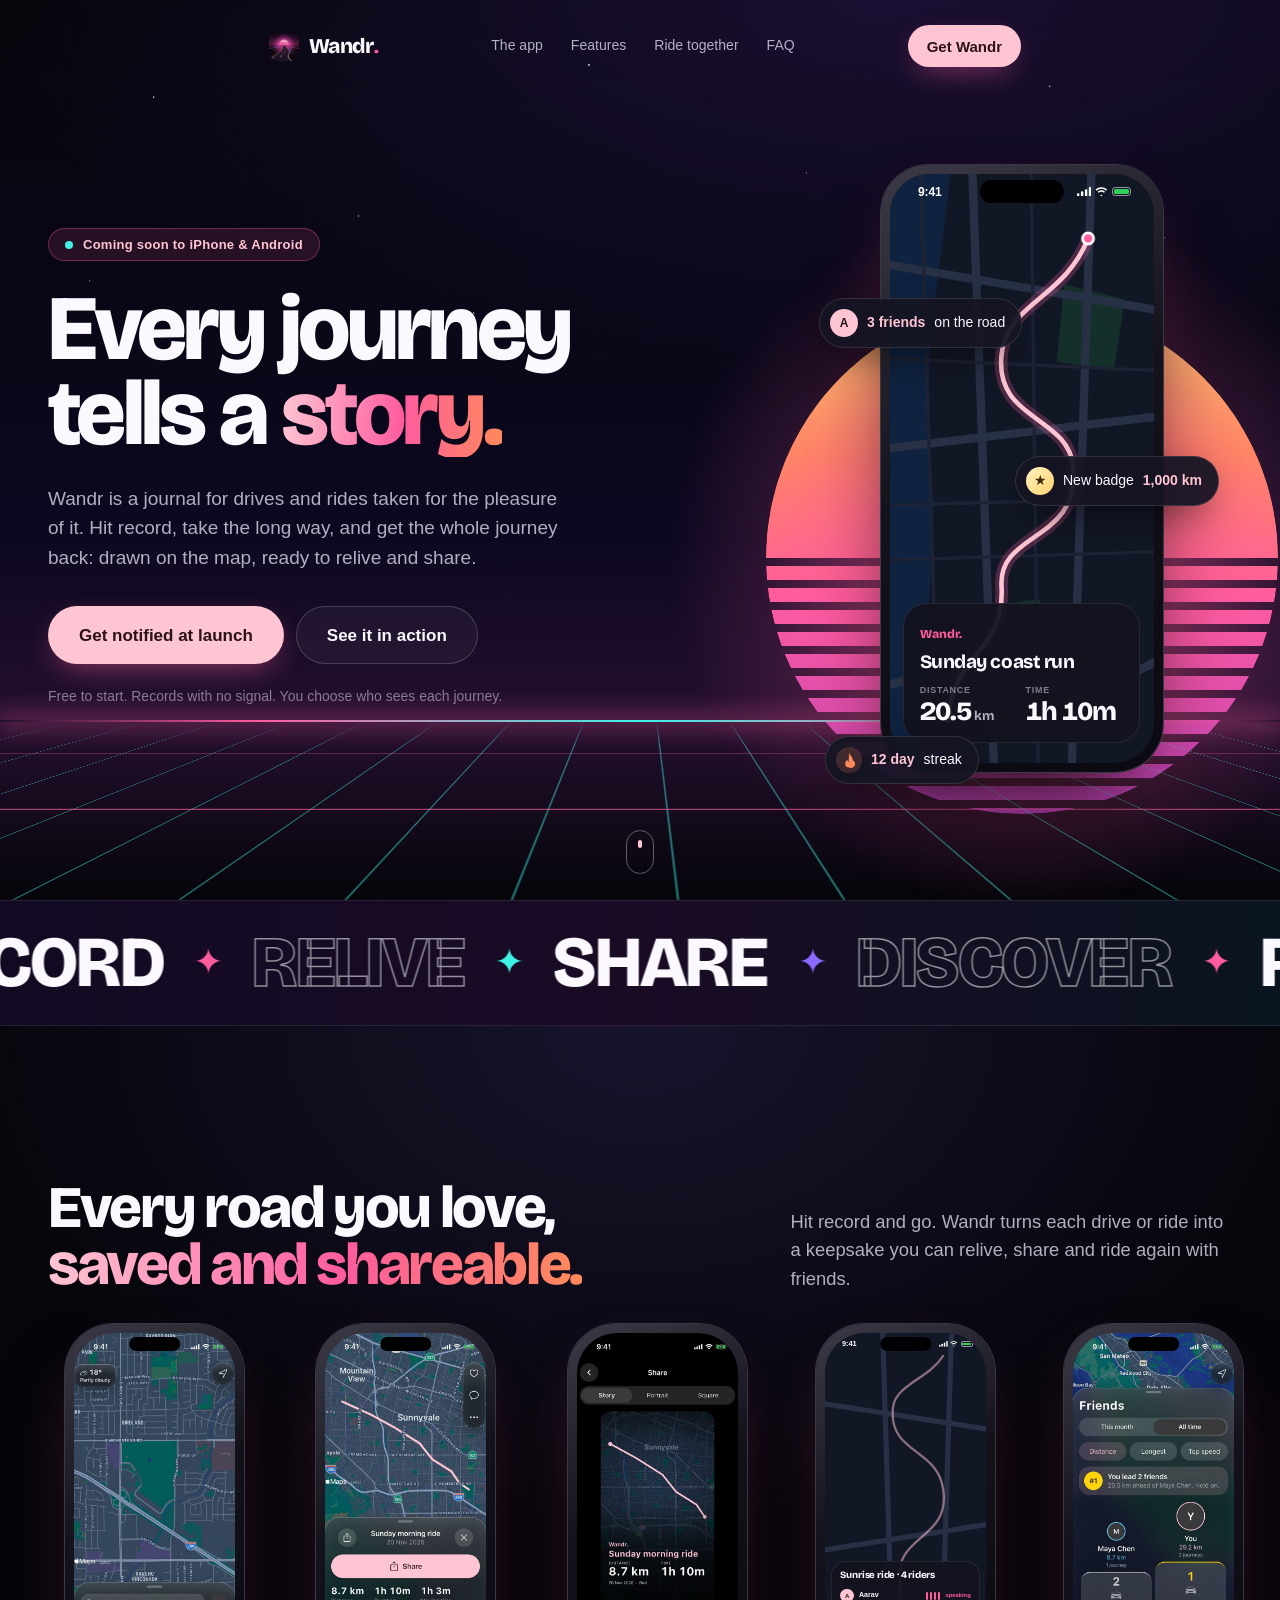
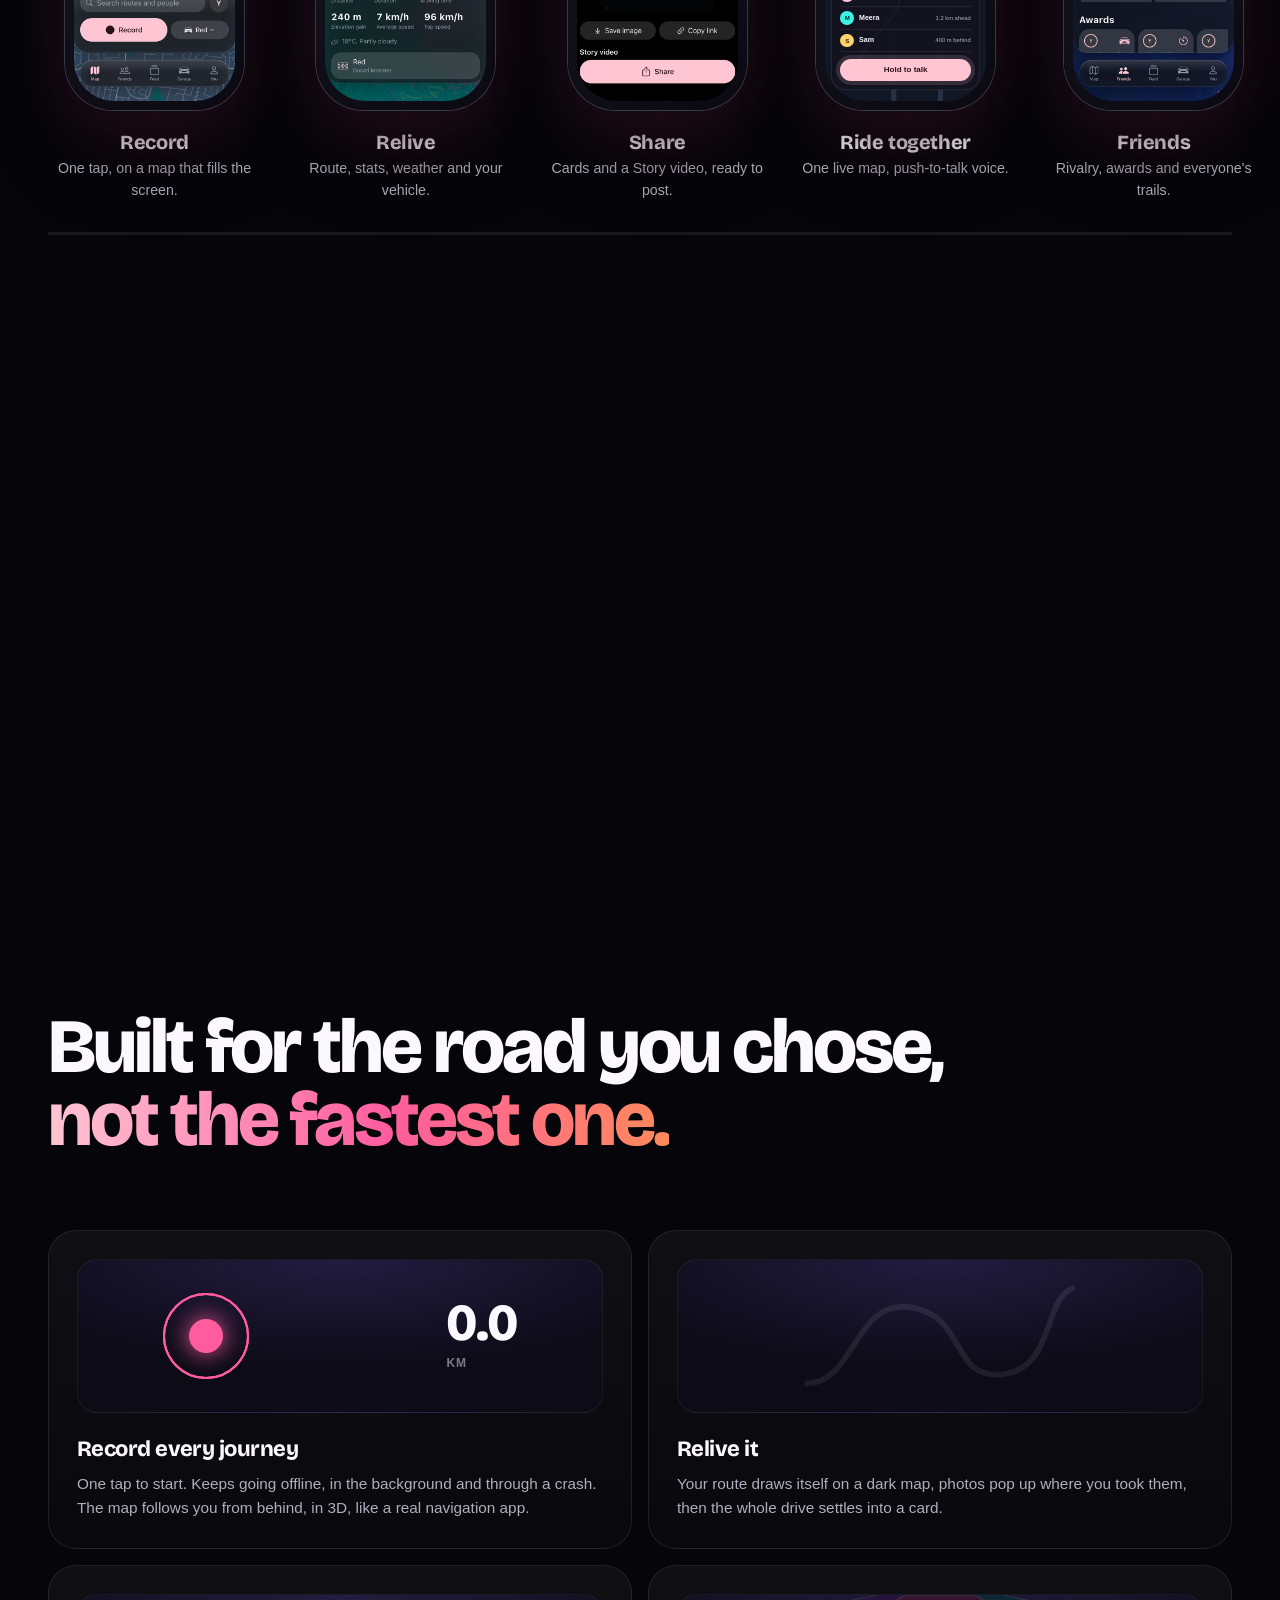
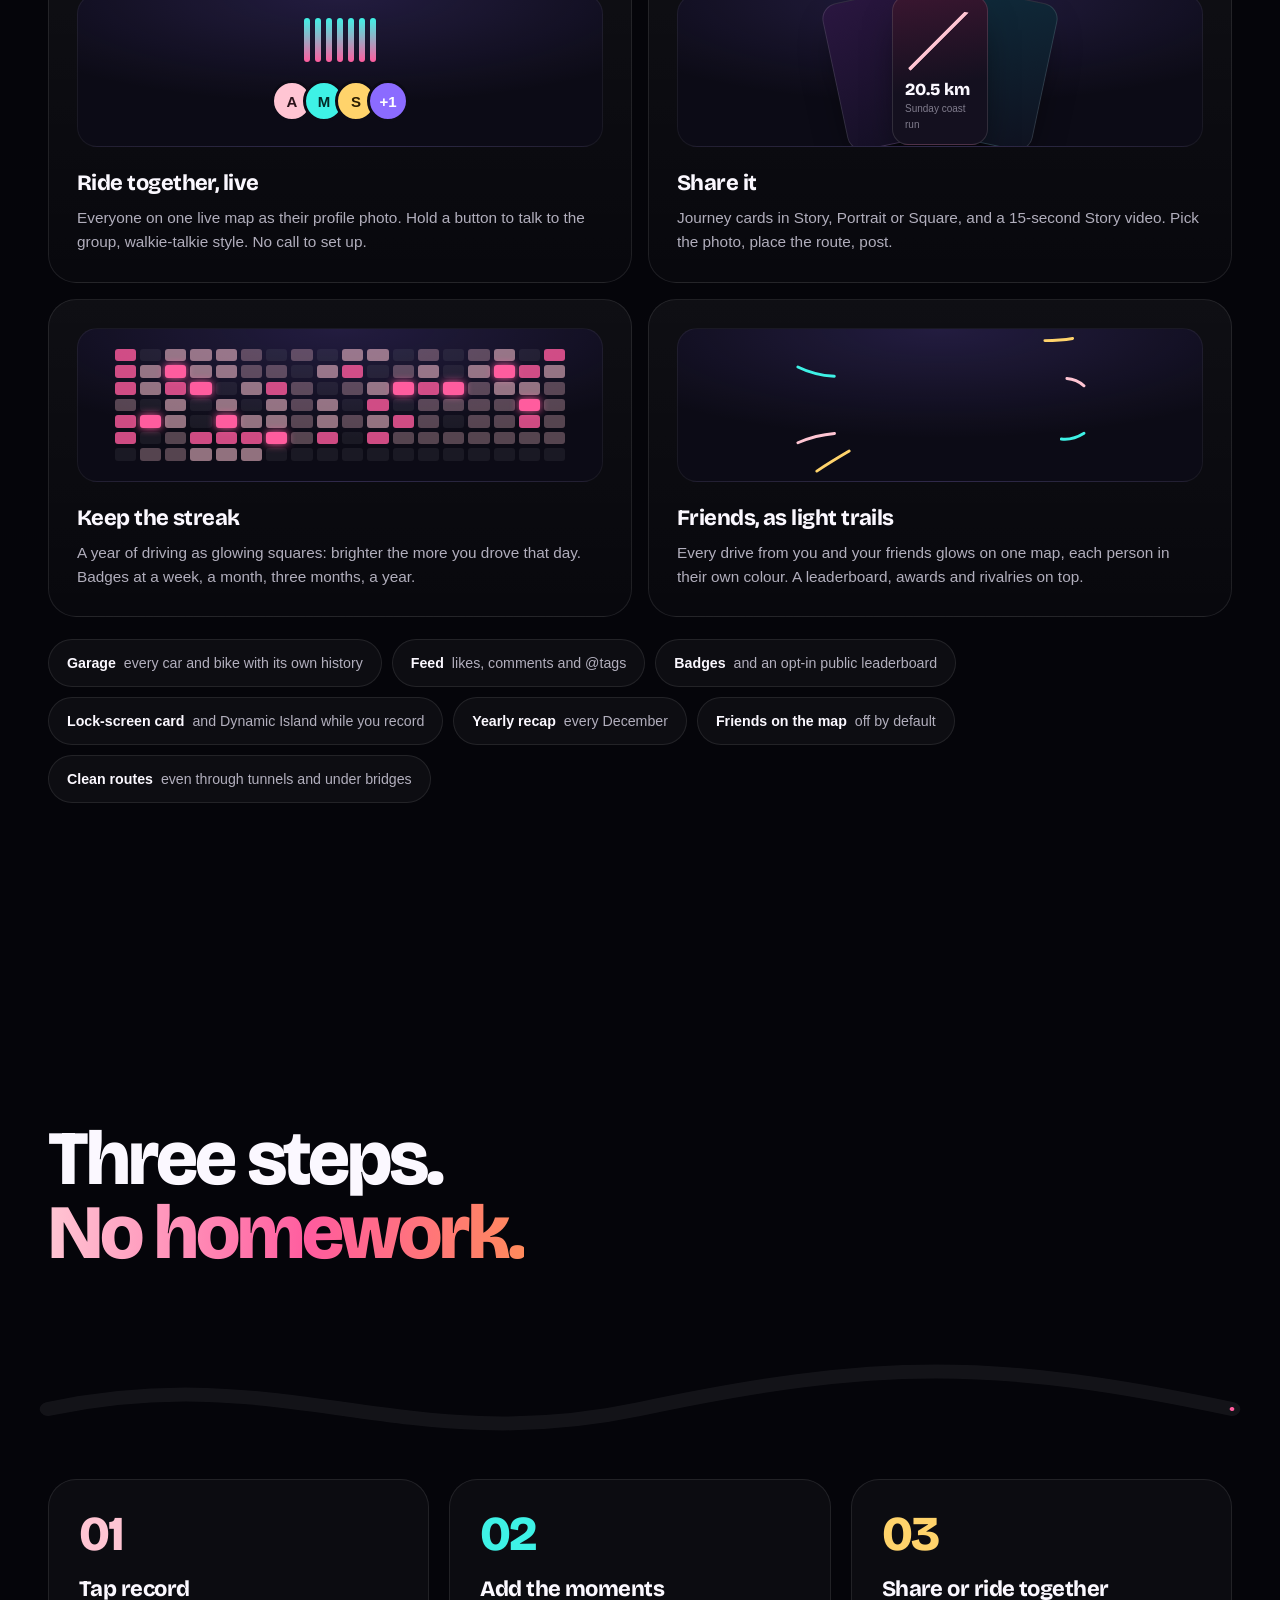
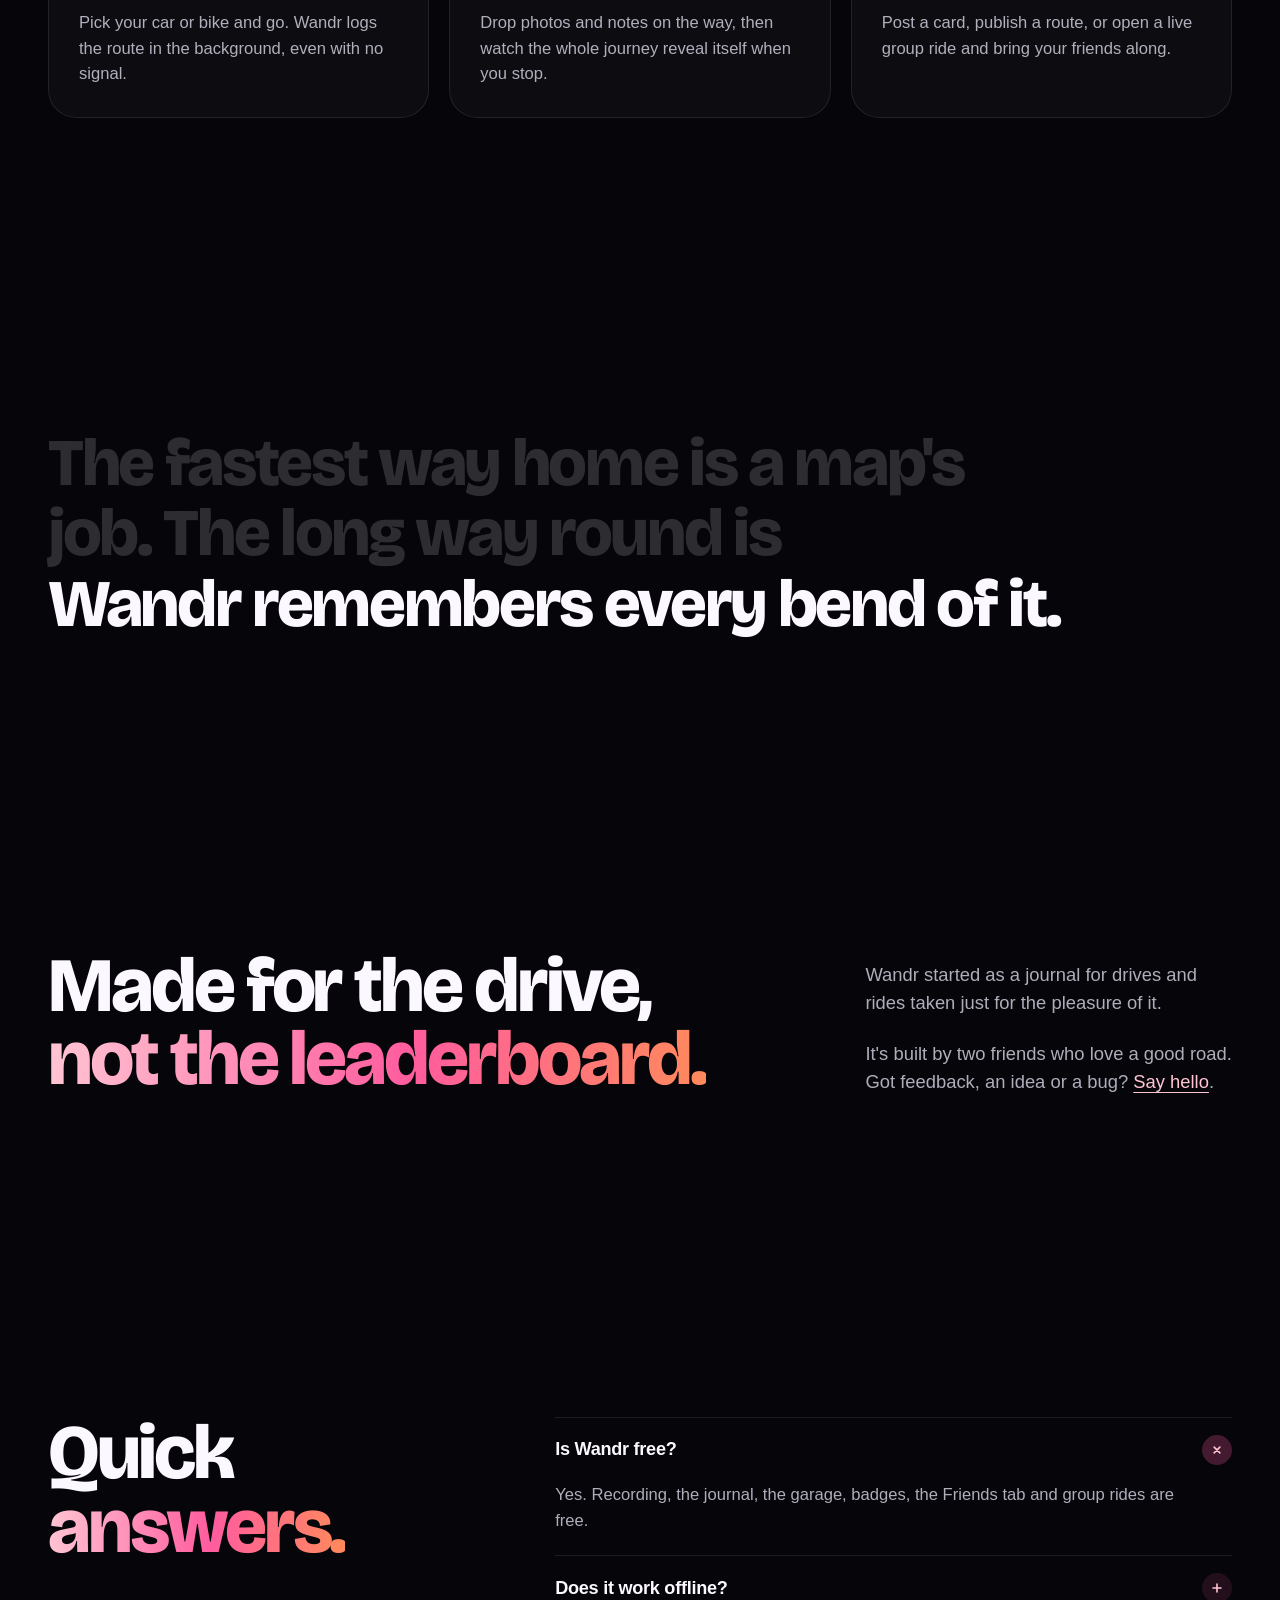
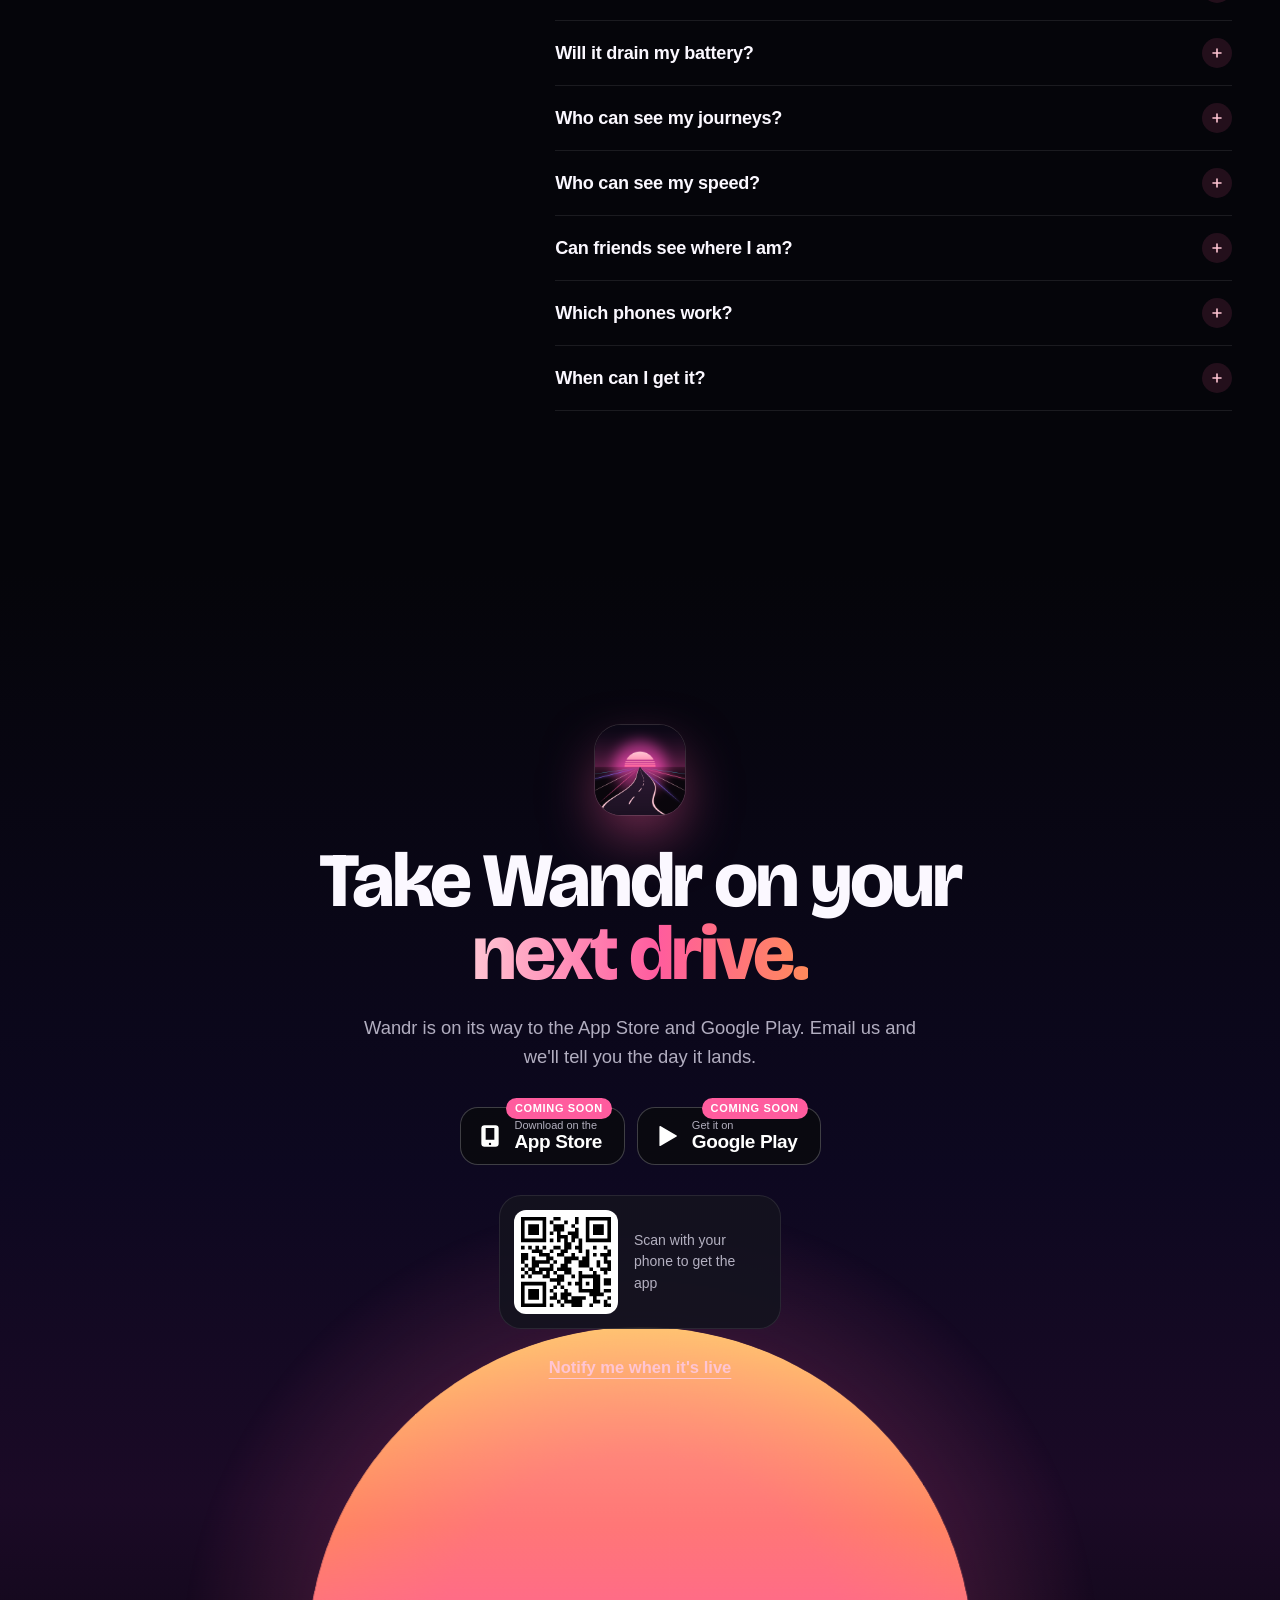
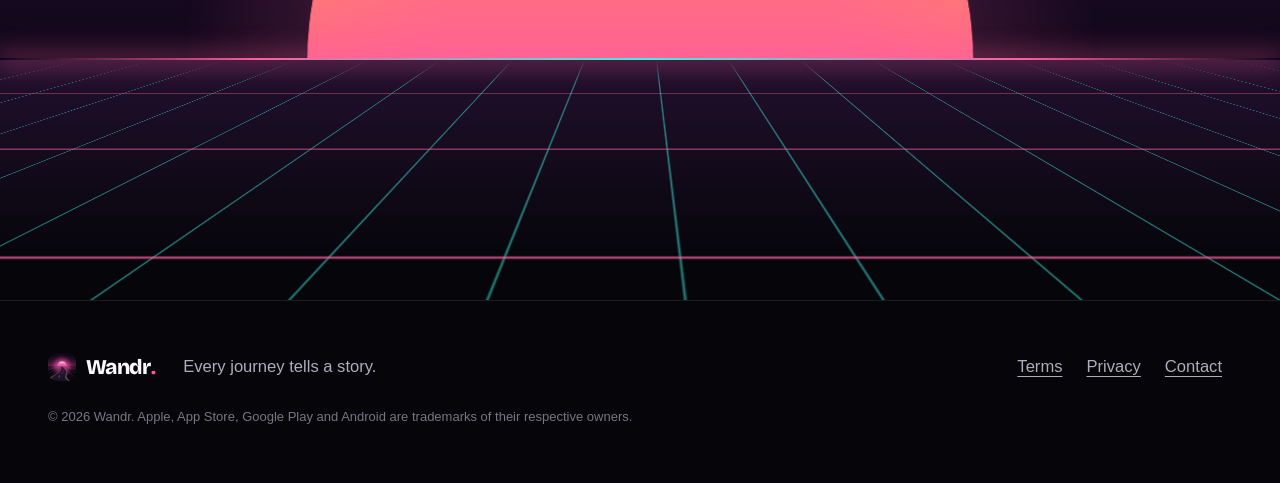
==== commit 5c7f6d8f: "drivewandr.in links and contact email (from the app repo) Co-Authored-By: Claude Opus 5.5 <noreply@a" ====
--- a/index.html
+++ b/index.html
@@ -9,13 +9,13 @@
 <meta name="color-scheme" content="dark">
 <link rel="icon" type="image/png" sizes="32x32" href="assets/favicon-32.png">
 <link rel="apple-touch-icon" href="assets/apple-touch-icon.png">
-<link rel="canonical" href="https://theaaryanprakash.github.io/wandr-site/">
+<link rel="canonical" href="https://drivewandr.in/">
 <meta property="og:type" content="website">
 <meta property="og:site_name" content="Wandr">
 <meta property="og:title" content="Wandr: every journey tells a story">
 <meta property="og:description" content="Record drives and rides, relive them, share them, and ride together on a live map.">
-<meta property="og:url" content="https://theaaryanprakash.github.io/wandr-site/">
-<meta property="og:image" content="https://theaaryanprakash.github.io/wandr-site/assets/og-image.png">
+<meta property="og:url" content="https://drivewandr.in/">
+<meta property="og:image" content="https://drivewandr.in/assets/og-image.png">
 <meta name="twitter:card" content="summary_large_image">
 <link rel="preconnect" href="https://fonts.googleapis.com">
 <link rel="preconnect" href="https://fonts.gstatic.com" crossorigin>
@@ -265,7 +265,7 @@
     <h2 data-reveal>Made for the drive, <br><span class="hot">not the leaderboard.</span></h2>
     <div data-rise>
       <p class="sub">Wandr started as a journal for drives and rides taken just for the pleasure of it.</p>
-      <p class="sub">It's built by two friends who love a good road. Got feedback, an idea or a bug? <a data-contact href="mailto:hello@wandr.app">Say hello</a>.</p>
+      <p class="sub">It's built by two friends who love a good road. Got feedback, an idea or a bug? <a data-contact href="mailto:drivewandr@gmail.com">Say hello</a>.</p>
     </div>
   </div>
 </section>
@@ -309,7 +309,7 @@
   <div class="wrap foot">
     <a class="brand" href="#top"><img src="assets/wandr-mark.png" width="28" height="28" alt=""><span>Wandr<b>.</b></span></a>
     <p>Every journey tells a story.</p>
-    <nav aria-label="Footer"><a href="terms.html">Terms</a><a href="privacy.html">Privacy</a><a data-contact href="mailto:hello@wandr.app">Contact</a></nav>
+    <nav aria-label="Footer"><a href="terms.html">Terms</a><a href="privacy.html">Privacy</a><a data-contact href="mailto:drivewandr@gmail.com">Contact</a></nav>
     <p class="fine">&copy; <span id="yr">2026</span> Wandr. Apple, App Store, Google Play and Android are trademarks of their respective owners.</p>
   </div>
 </footer>
